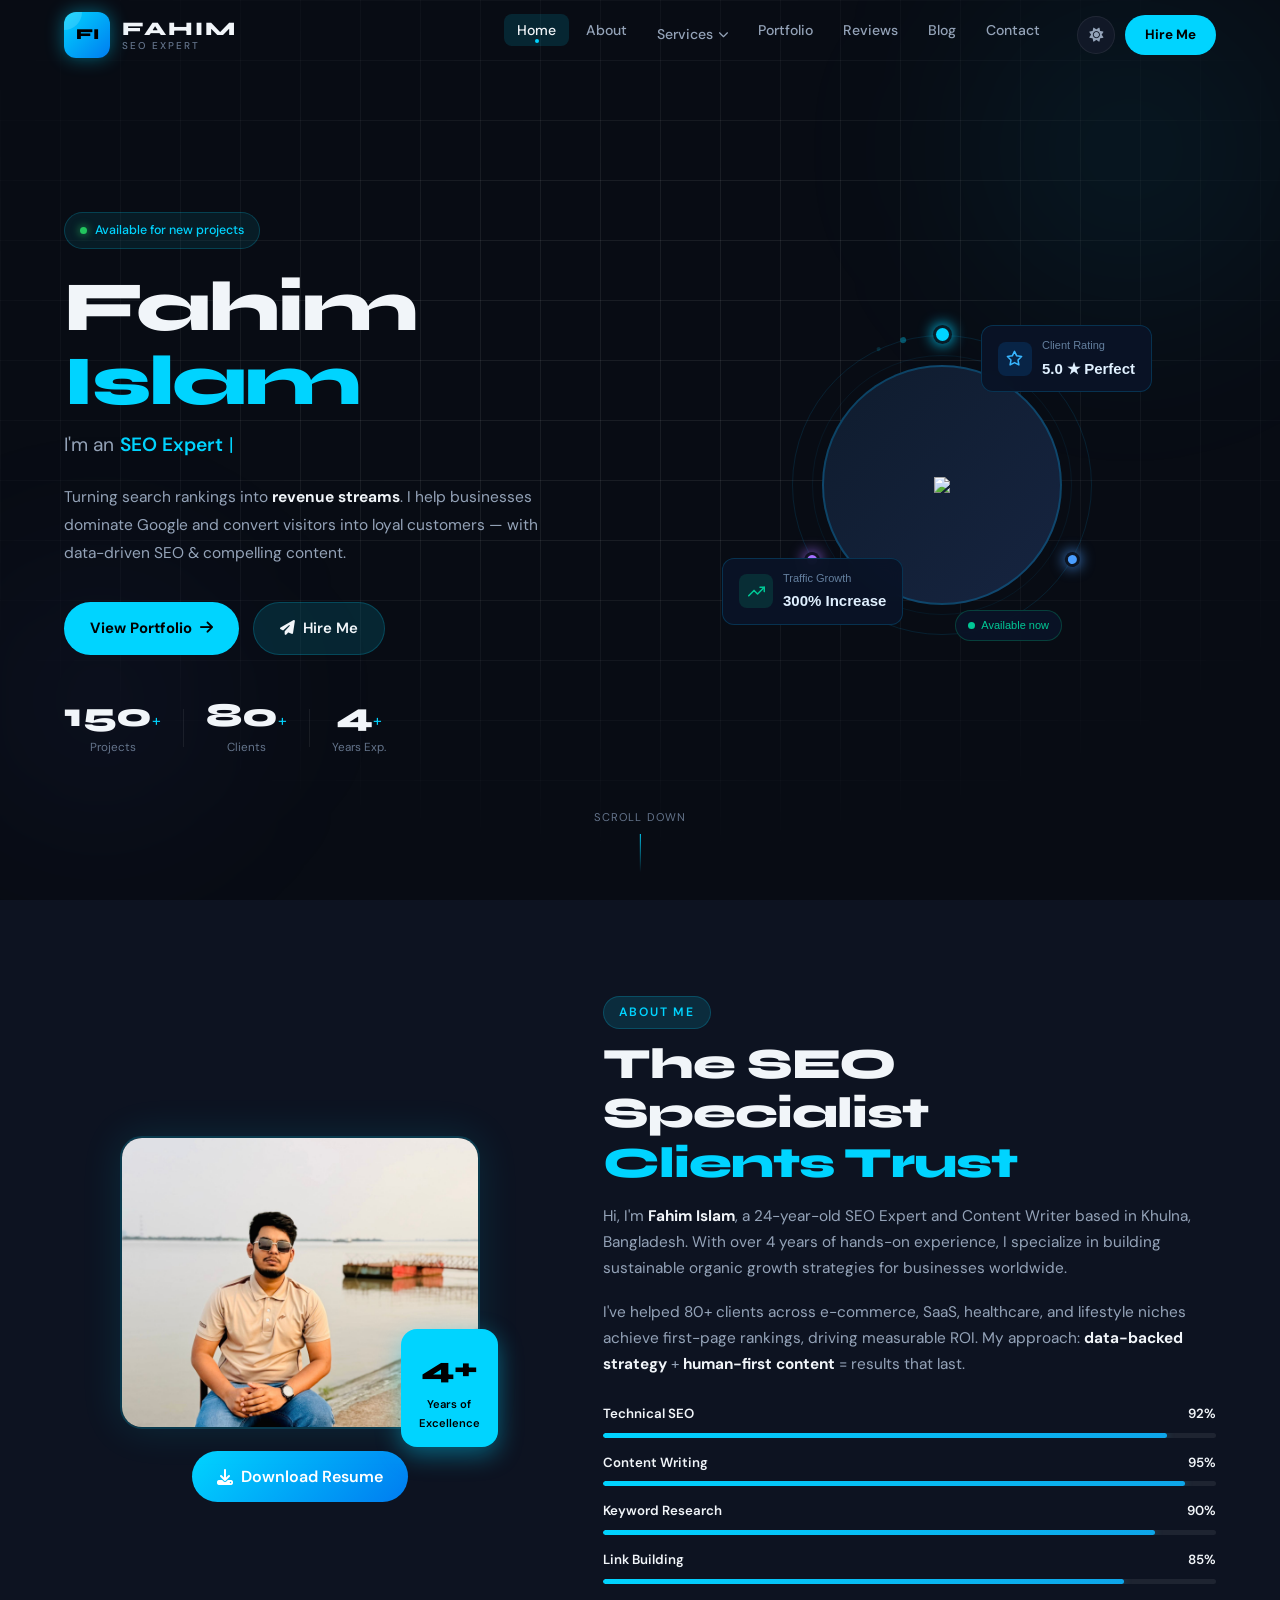
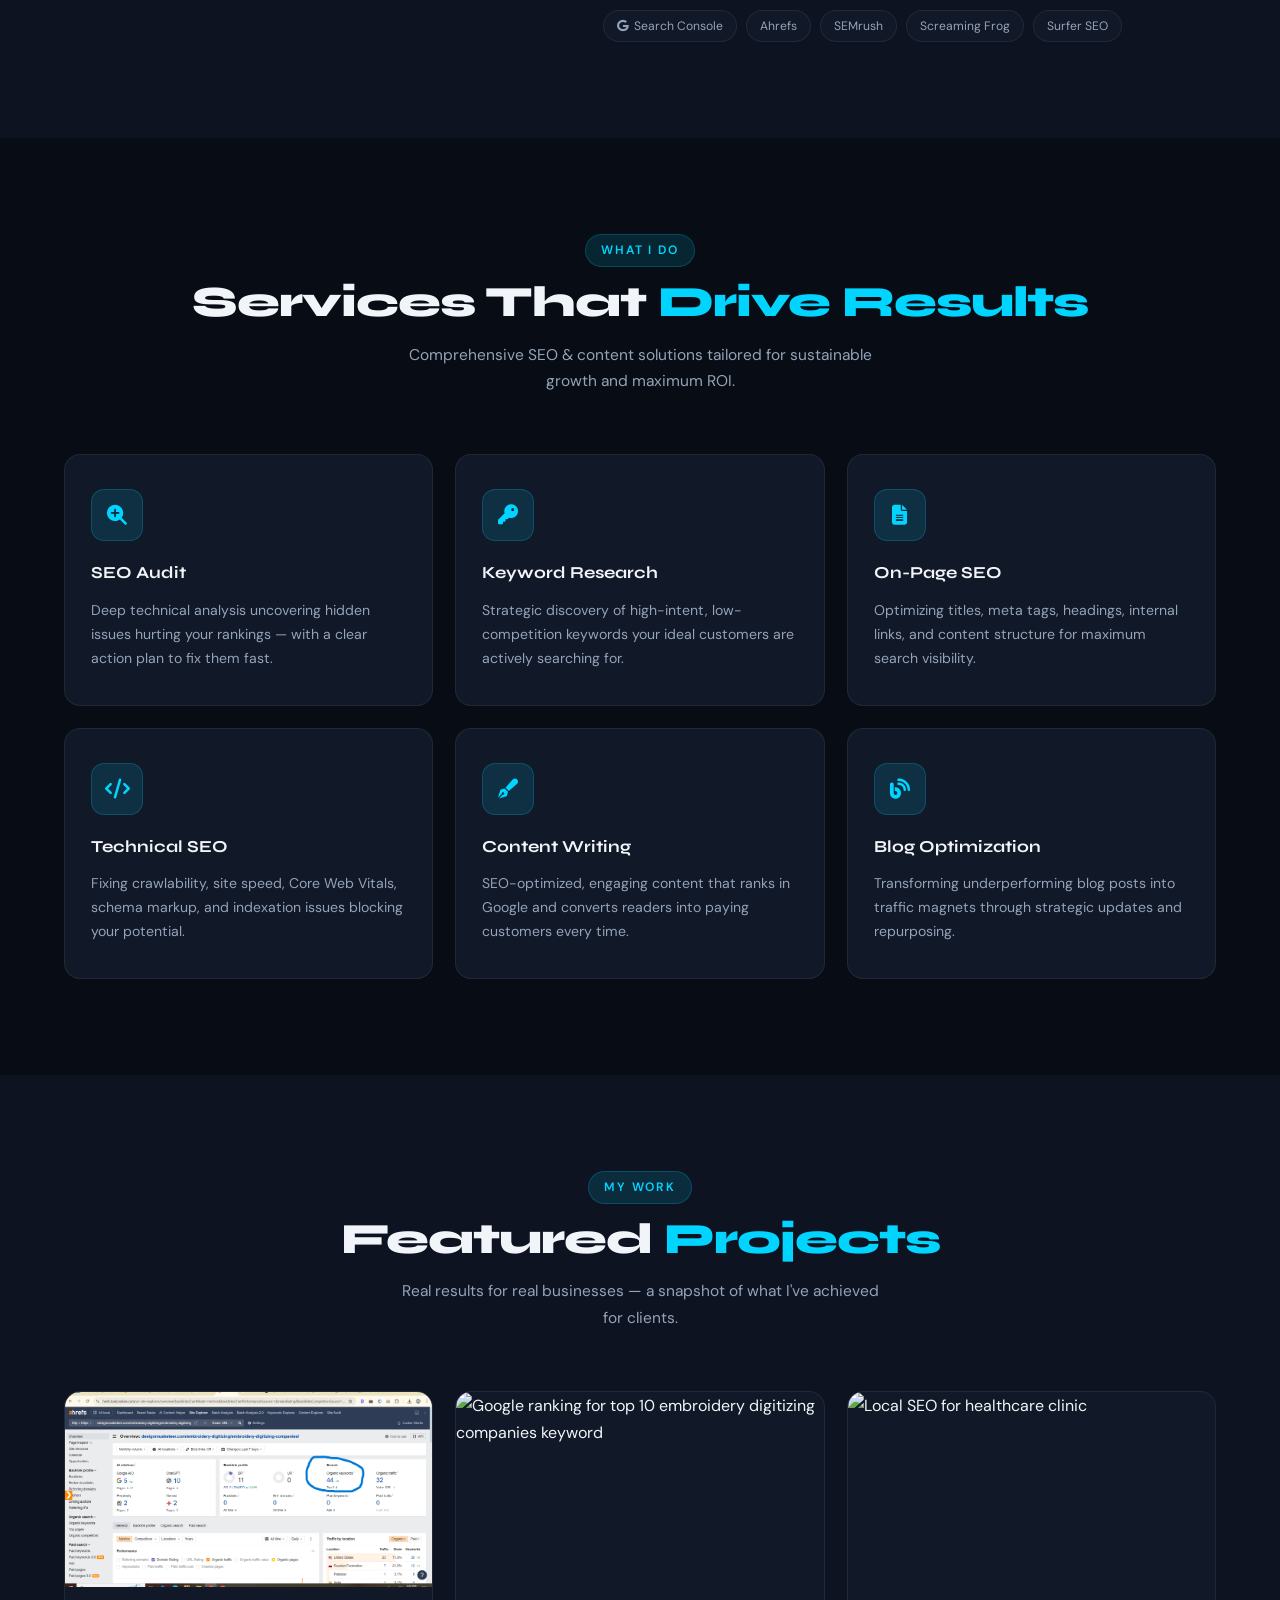
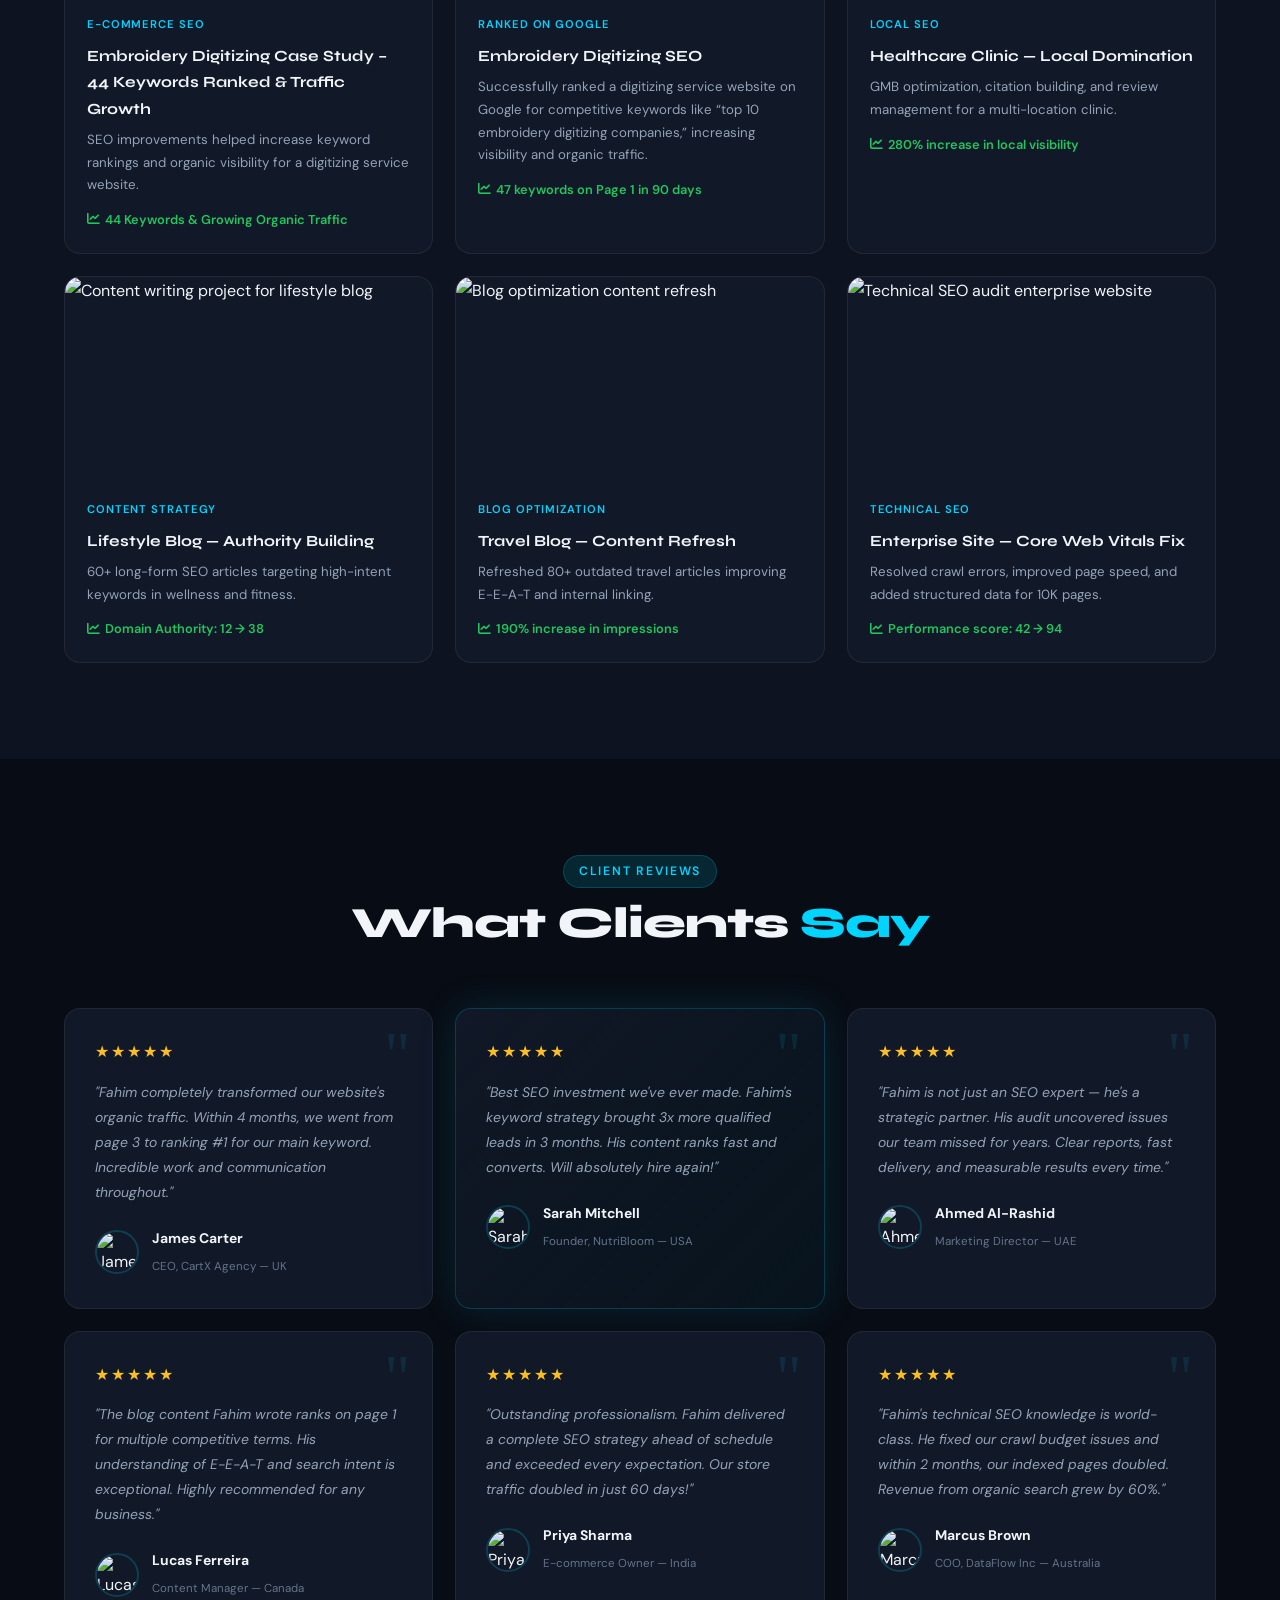
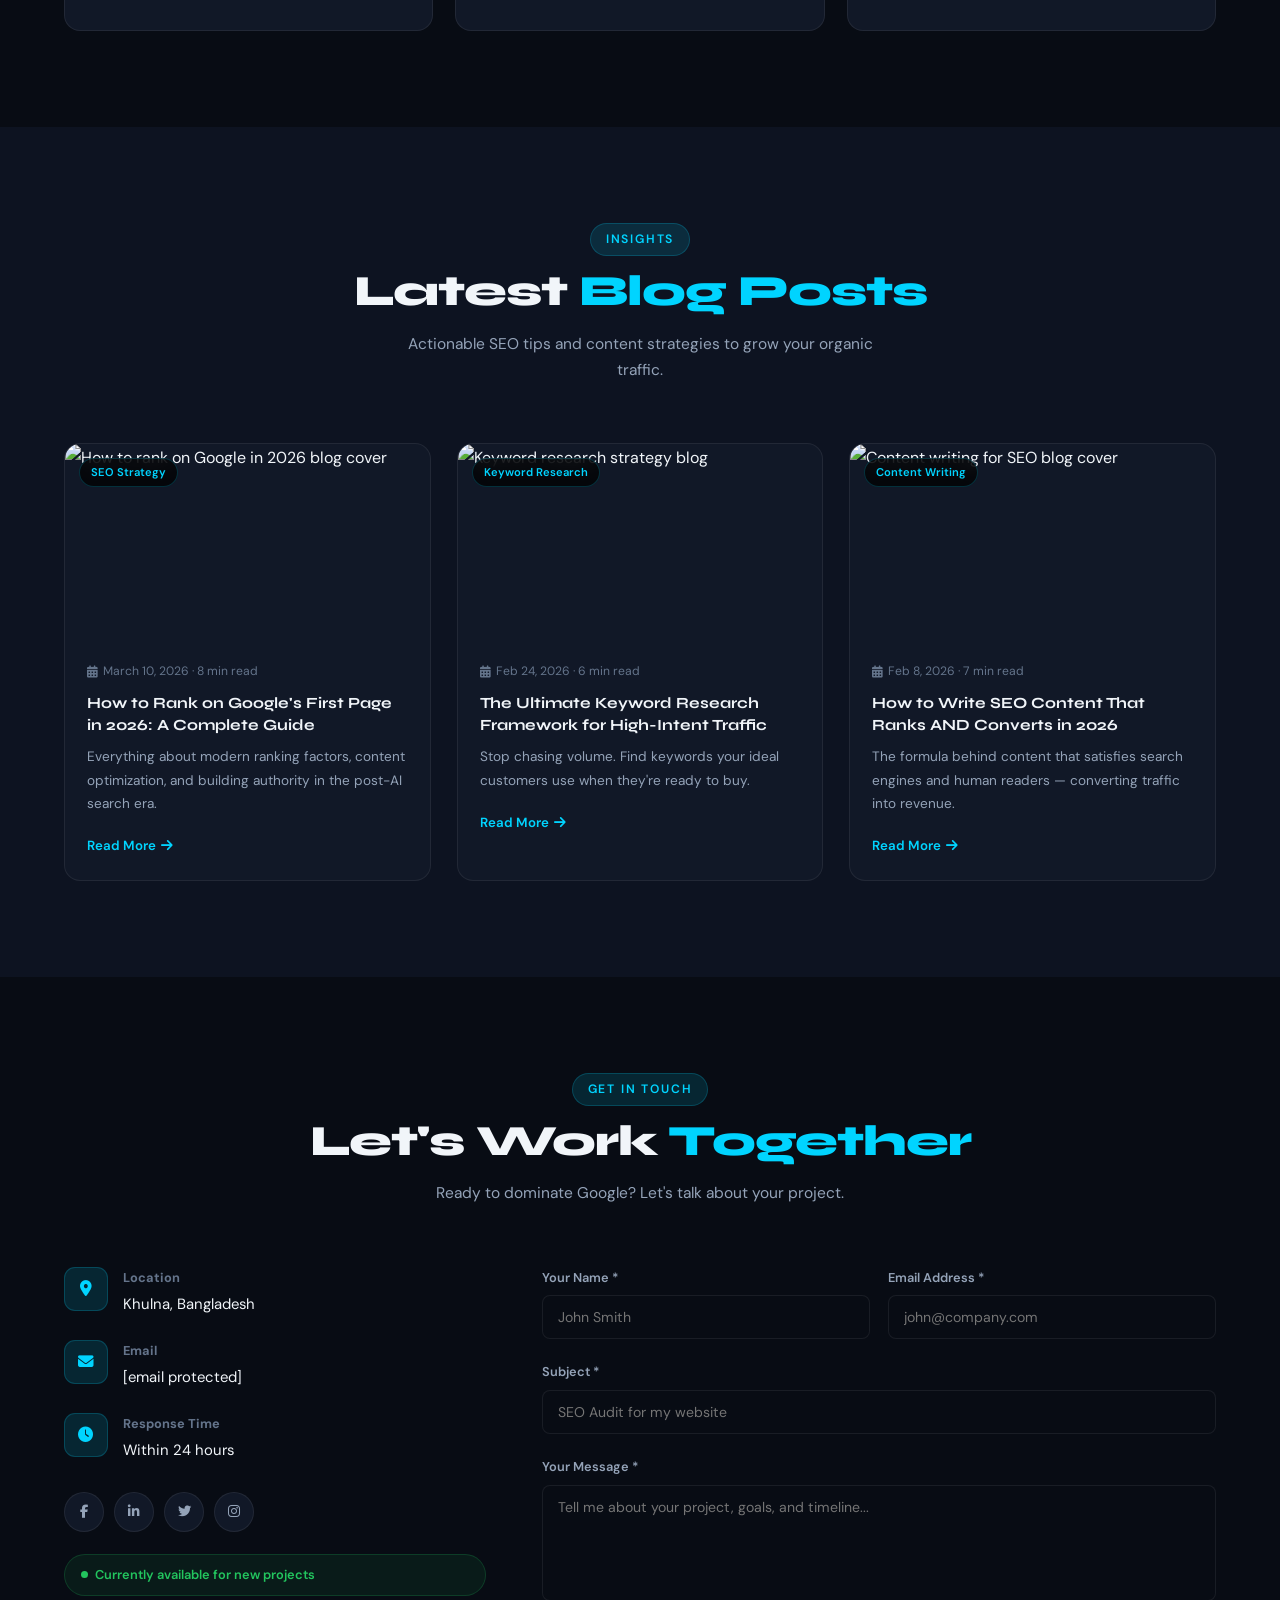
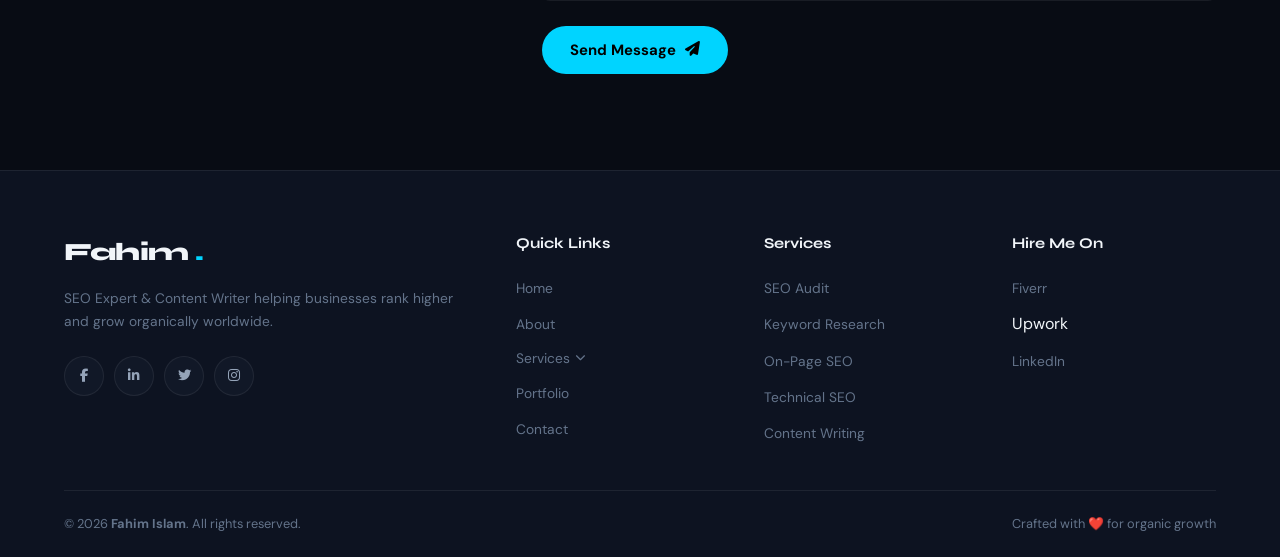
==== index.html @ c8888aed "Update index.html" ====
<!DOCTYPE html>
<html lang="en">
<head>
  <meta name="google-site-verification" content="8YjgM2MLPCrK8Hn7SFLuJ_CcFpWbkYkwNY6awWlaEVk" />
<meta charset="UTF-8"/>
<meta name="viewport" content="width=device-width,initial-scale=1.0"/>
<meta name="description" content="Fahim Islam is a professional SEO Expert & Content Writer helping businesses rank higher on Google and drive organic traffic."/>
<meta property="og:title" content="Fahim Islam | SEO Expert & Content Writer"/>
<meta property="og:description" content="Professional SEO Expert & Content Writer helping businesses grow organically."/>
<title>Fahim Islam | SEO Expert &amp; Content Writer</title>
<script type="application/ld+json">
{"@context":"https://schema.org","@type":"Person","name":"Fahim Islam","jobTitle":"SEO Expert & Content Writer","url":"https://fahimislam.com"}
</script>
<link rel="preconnect" href="https://fonts.googleapis.com"/>
<link href="https://fonts.googleapis.com/css2?family=Syne:wght@400;600;700;800&family=DM+Sans:ital,wght@0,300;0,400;0,500;0,600;1,400&display=swap" rel="stylesheet"/>
<link rel="stylesheet" href="https://cdnjs.cloudflare.com/ajax/libs/font-awesome/6.5.0/css/all.min.css"/>
<style>
:root{
  --bg:#080c14;--bg2:#0d1321;--card:#111827;--card2:#161f30;
  --ac:#00d4ff;--ac2:#0ea5e9;--glow:rgba(0,212,255,.13);--glow2:rgba(0,212,255,.28);
  --t1:#f1f5f9;--t2:#94a3b8;--t3:#64748b;
  --bd:rgba(255,255,255,.07);--bda:rgba(0,212,255,.2);
  --sh:0 4px 24px rgba(0,0,0,.4);--sg:0 0 40px rgba(0,212,255,.12);
  --r:16px;--r2:8px;--ff:'Syne',sans-serif;--fb:'DM Sans',sans-serif;
  --tr:all .35s cubic-bezier(.4,0,.2,1);--nh:70px;
}
body.light{
  --bg:#f8faff;--bg2:#eef2f9;--card:#fff;--card2:#f0f4ff;
  --ac:#0284c7;--ac2:#0369a1;--glow:rgba(2,132,199,.1);--glow2:rgba(2,132,199,.22);
  --t1:#0f172a;--t2:#475569;--t3:#94a3b8;
  --bd:rgba(0,0,0,.08);--bda:rgba(2,132,199,.25);
  --sh:0 4px 24px rgba(0,0,0,.08);--sg:0 0 40px rgba(2,132,199,.1);
}
*,*::before,*::after{box-sizing:border-box;margin:0;padding:0}
html{scroll-behavior:smooth}
body{font-family:var(--fb);background:var(--bg);color:var(--t1);line-height:1.7;overflow-x:hidden;transition:background .4s,color .4s}
::selection{background:var(--ac);color:#000}
img{max-width:100%;display:block}
a{text-decoration:none;color:inherit}
ul{list-style:none}
button{cursor:pointer;border:none;background:none;font-family:var(--fb)}
.ac{color:var(--ac)}
.wrap{max-width:1200px;margin:0 auto;padding:0 24px}
.sec{padding:96px 0}

/* SCROLL BAR */
#spb{position:fixed;top:0;left:0;height:3px;width:0;background:linear-gradient(90deg,var(--ac),var(--ac2));z-index:9999;box-shadow:0 0 8px var(--ac);transition:width .1s linear}

/* NAV */
nav{position:fixed;top:0;left:0;right:0;z-index:1000;height:var(--nh);transition:var(--tr)}
nav.sc{background:rgba(8,12,20,.93);backdrop-filter:blur(20px);border-bottom:1px solid var(--bd);box-shadow:0 4px 20px rgba(0,0,0,.3)}
body.light nav.sc{background:rgba(248,250,255,.93)}
.nc{max-width:1200px;margin:0 auto;padding:0 24px;height:100%;display:flex;align-items:center;gap:24px}
.logo{font-family:var(--ff);font-size:1.55rem;font-weight:800;letter-spacing:-.5px;display:flex;align-items:center;gap:6px;margin-right:auto}
.ld{width:8px;height:8px;border-radius:50%;background:var(--ac);box-shadow:0 0 10px var(--ac);animation:pulse 2s infinite}
@keyframes pulse{0%,100%{box-shadow:0 0 6px var(--ac)}50%{box-shadow:0 0 18px var(--ac)}}
.nl{display:flex;gap:4px}
.nl a{font-size:.88rem;font-weight:500;padding:7px 13px;border-radius:var(--r2);color:var(--t2);transition:var(--tr);position:relative}
.nl a:hover,.nl a.on{color:var(--t1);background:var(--glow)}
.nl a.on::after{content:'';position:absolute;bottom:3px;left:50%;transform:translateX(-50%);width:4px;height:4px;border-radius:50%;background:var(--ac)}
.na{display:flex;align-items:center;gap:10px}
.tt{width:38px;height:38px;border-radius:50%;background:var(--card);border:1px solid var(--bd);display:flex;align-items:center;justify-content:center;color:var(--t2);font-size:.88rem;transition:var(--tr)}
.tt:hover{color:var(--ac);border-color:var(--ac)}
.hn{padding:9px 20px;border-radius:50px;background:var(--ac);color:#000;font-weight:700;font-size:.84rem;transition:var(--tr);white-space:nowrap}
.hn:hover{transform:translateY(-2px);box-shadow:0 6px 20px var(--glow2)}
.hbg{display:none;flex-direction:column;gap:5px;width:34px;padding:3px}
.hbg span{display:block;height:2px;background:var(--t1);border-radius:2px;transition:var(--tr)}
.hbg.on span:nth-child(1){transform:translateY(7px) rotate(45deg)}
.hbg.on span:nth-child(2){opacity:0}
.hbg.on span:nth-child(3){transform:translateY(-7px) rotate(-45deg)}

/* ===== LOGO ===== */
.nav-logo{display:flex;align-items:center;gap:12px;margin-right:auto;text-decoration:none;flex-shrink:0}
.logo-icon-box{width:46px;height:46px;border-radius:12px;background:linear-gradient(135deg,#00d4ff 0%,#007cf0 100%);display:flex;align-items:center;justify-content:center;box-shadow:0 0 18px rgba(0,212,255,.45),0 4px 12px rgba(0,0,0,.4);flex-shrink:0;position:relative;overflow:hidden}
.logo-icon-box::before{content:'';position:absolute;top:-40%;left:-40%;width:80%;height:80%;background:rgba(255,255,255,.15);border-radius:50%;pointer-events:none}
.logo-icon-box span{font-family:var(--ff);font-size:.95rem;font-weight:800;color:#000;letter-spacing:-.5px;line-height:1;position:relative;z-index:1}
.logo-text-group{display:flex;flex-direction:column;gap:2px;line-height:1}
.logo-name{font-family:var(--ff);font-size:1.2rem;font-weight:800;color:var(--t1);letter-spacing:.1em;line-height:1;display:block}
.logo-role{font-family:var(--fb);font-size:.62rem;font-weight:500;color:var(--t3);letter-spacing:.2em;text-transform:uppercase;line-height:1;display:block}

/* HERO */
#home{min-height:100vh;display:flex;align-items:center;padding:var(--nh) 0 0;position:relative;overflow:hidden;background:var(--bg)}
.hgrid{position:absolute;inset:0;background-image:linear-gradient(var(--bd) 1px,transparent 1px),linear-gradient(90deg,var(--bd) 1px,transparent 1px);background-size:60px 60px;mask-image:radial-gradient(ellipse 80% 70% at 50% 40%,black 30%,transparent 80%)}
.orb{position:absolute;border-radius:50%;filter:blur(80px);pointer-events:none}
.o1{width:500px;height:500px;background:radial-gradient(circle,rgba(0,212,255,.08) 0%,transparent 70%);top:-100px;right:-100px}
.o2{width:400px;height:400px;background:radial-gradient(circle,rgba(99,102,241,.07) 0%,transparent 70%);bottom:0;left:-100px}
.hc{max-width:1200px;margin:0 auto;padding:80px 24px;display:grid;grid-template-columns:1fr 1fr;gap:56px;align-items:center;position:relative;z-index:1}
.badge{display:inline-flex;align-items:center;gap:8px;padding:7px 15px;border-radius:50px;background:rgba(0,212,255,.08);border:1px solid var(--bda);font-size:.78rem;color:var(--ac);margin-bottom:22px;font-weight:500}
.bd2{width:7px;height:7px;border-radius:50%;background:#22c55e;box-shadow:0 0 8px #22c55e;animation:blink 1.5s infinite}
@keyframes blink{0%,100%{opacity:1}50%{opacity:.3}}
.hn2{font-family:var(--ff);font-size:clamp(2.8rem,5.5vw,4.8rem);font-weight:800;line-height:1.05;letter-spacing:-2px;margin-bottom:10px}
.htw{font-size:clamp(.95rem,1.8vw,1.2rem);color:var(--t2);margin-bottom:22px;display:flex;align-items:center;gap:6px;flex-wrap:wrap}
.hty{color:var(--ac);font-weight:600}
.cur{color:var(--ac);animation:blink .8s infinite}
.htag{font-size:.97rem;color:var(--t2);max-width:480px;margin-bottom:34px;line-height:1.8}
.htag strong{color:var(--t1)}
.hcta{display:flex;gap:14px;flex-wrap:wrap;margin-bottom:44px}
.bp{display:inline-flex;align-items:center;gap:8px;padding:13px 26px;border-radius:50px;background:var(--ac);color:#000;font-weight:700;font-size:.93rem;transition:var(--tr)}
.bp:hover{transform:translateY(-3px);box-shadow:0 10px 30px var(--glow2)}
.bp i{transition:transform .3s}
.bp:hover i{transform:translateX(4px)}
.bs{display:inline-flex;align-items:center;gap:8px;padding:13px 26px;border-radius:50px;border:1px solid var(--bda);color:var(--t1);font-weight:600;font-size:.93rem;background:var(--glow);transition:var(--tr)}
.bs:hover{background:rgba(0,212,255,.1);border-color:var(--ac);transform:translateY(-3px)}
.hst{display:flex;gap:22px;align-items:center}
.st{text-align:center}
.sn{font-family:var(--ff);font-size:2.1rem;font-weight:800;color:var(--t1);line-height:1}
.sl{font-size:.73rem;color:var(--t3);display:block;margin-top:4px}
.sdiv{width:1px;height:38px;background:var(--bd)}
.hiw{position:relative;display:flex;justify-content:center;align-items:center}
.hir{position:absolute;width:400px;height:400px;border-radius:50%;border:1px solid var(--bda);animation:rot 20s linear infinite}
.hir::before{content:'';position:absolute;top:-4px;left:50%;width:8px;height:8px;border-radius:50%;background:var(--ac);box-shadow:0 0 12px var(--ac)}
@keyframes rot{to{transform:rotate(360deg)}}
.hic{width:340px;height:420px;border-radius:50% 50% 50% 50%/60% 60% 40% 40%;overflow:hidden;border:3px solid var(--bda);box-shadow:var(--sg);position:relative;z-index:1}
.hic img{width:100%;height:100%;object-fit:cover;object-position:center top}
.hcard{position:absolute;z-index:2;background:rgba(13,19,33,.88);border:1px solid var(--bda);backdrop-filter:blur(16px);border-radius:var(--r);padding:11px 16px;display:flex;align-items:center;gap:11px;box-shadow:var(--sh)}
body.light .hcard{background:rgba(255,255,255,.92)}
.hcard i{font-size:1.2rem;color:var(--ac)}
.hcard strong{display:block;font-size:.9rem;font-weight:700}
.hcard span{font-size:.7rem;color:var(--t3)}
.c1{bottom:55px;left:-15px;animation:fl 4s ease-in-out infinite}
.c2{top:75px;right:-15px;animation:fl 4s ease-in-out infinite 2s}
@keyframes fl{0%,100%{transform:translateY(0)}50%{transform:translateY(-10px)}}
.shi{position:absolute;bottom:28px;left:50%;transform:translateX(-50%);display:flex;flex-direction:column;align-items:center;gap:7px;font-size:.7rem;color:var(--t3);letter-spacing:.1em;text-transform:uppercase}
.shl{width:1px;height:38px;background:linear-gradient(to bottom,var(--ac),transparent);animation:scl 2s ease infinite}
@keyframes scl{0%{opacity:1;transform:scaleY(0);transform-origin:top}50%{opacity:1;transform:scaleY(1)}100%{opacity:0;transform:scaleY(1);transform-origin:bottom}}

/* SECTION HEADER */
.sh{text-align:center;margin-bottom:60px}
.slb{display:inline-block;font-size:.76rem;font-weight:600;text-transform:uppercase;letter-spacing:.15em;color:var(--ac);margin-bottom:11px;padding:5px 15px;border-radius:50px;background:var(--glow);border:1px solid var(--bda)}
.st2{font-family:var(--ff);font-size:clamp(1.7rem,3.8vw,2.7rem);font-weight:800;letter-spacing:-1px;line-height:1.15;margin-bottom:14px}
.ss{color:var(--t2);max-width:500px;margin:0 auto;font-size:.97rem}

/* ABOUT */
#about{background:var(--bg2)}
.ag{display:grid;grid-template-columns:1fr 1.3fr;gap:68px;align-items:center}
.aic{display:flex;flex-direction:column;align-items:center;gap:22px}
.aiw{position:relative;width:100%;max-width:360px}
.aiw img{width:100%;border-radius:22px;border:2px solid var(--bda);box-shadow:var(--sg);object-fit:cover}
.expb{position:absolute;bottom:-18px;right:-18px;background:var(--ac);color:#000;border-radius:var(--r);padding:14px 18px;text-align:center;box-shadow:0 8px 24px rgba(0,212,255,.4)}
.en{font-family:var(--ff);font-size:1.9rem;font-weight:800;display:block}
.el{font-size:.7rem;font-weight:600;display:block}
.bres{display:inline-flex;align-items:center;gap:9px;padding:11px 24px;border-radius:50px;border:1px solid var(--bda);color:var(--t1);background:var(--glow);font-weight:600;transition:var(--tr);margin-top:22px}
.bres:hover{background:var(--ac);color:#000;border-color:var(--ac)}
.at{color:var(--t2);margin-bottom:18px;font-size:.96rem}
.at strong{color:var(--t1)}
.skg{margin:26px 0;display:flex;flex-direction:column;gap:14px}
.ski .skh{display:flex;justify-content:space-between;font-size:.83rem;font-weight:600;margin-bottom:7px;color:var(--t1)}
.skb{height:5px;background:var(--bd);border-radius:10px;overflow:hidden}
.skf{height:100%;width:0;border-radius:10px;background:linear-gradient(90deg,var(--ac),var(--ac2));transition:width 1.2s cubic-bezier(.4,0,.2,1);box-shadow:0 0 8px var(--glow2)}
.tools{display:flex;gap:9px;flex-wrap:wrap;margin-top:6px}
.tg{padding:5px 13px;border-radius:50px;background:var(--card);border:1px solid var(--bd);font-size:.76rem;color:var(--t2);display:flex;align-items:center;gap:5px;transition:var(--tr)}
.tg:hover{border-color:var(--ac);color:var(--ac)}

/* SERVICES */
#services{background:var(--bg)}
.svg2{display:grid;grid-template-columns:repeat(3,1fr);gap:22px}
.svc{background:var(--card);border:1px solid var(--bd);border-radius:var(--r);padding:34px 26px;transition:var(--tr);position:relative;overflow:hidden}
.svc::before{content:'';position:absolute;top:0;left:0;right:0;height:2px;background:linear-gradient(90deg,var(--ac),transparent);transform:scaleX(0);transform-origin:left;transition:transform .4s}
.svc:hover{background:var(--card2);border-color:var(--bda);transform:translateY(-6px);box-shadow:var(--sg)}
.svc:hover::before{transform:scaleX(1)}
.si{width:52px;height:52px;border-radius:13px;background:var(--glow);border:1px solid var(--bda);display:flex;align-items:center;justify-content:center;font-size:1.25rem;color:var(--ac);margin-bottom:18px;transition:var(--tr)}
.svc:hover .si{background:var(--ac);color:#000}
.svc h3{font-family:var(--ff);font-size:1.05rem;font-weight:700;margin-bottom:11px}
.svc p{color:var(--t2);font-size:.88rem;line-height:1.7}
.sar{position:absolute;bottom:18px;right:22px;color:var(--ac);font-size:.83rem;opacity:0;transform:translateX(-8px);transition:var(--tr)}
.svc:hover .sar{opacity:1;transform:translateX(0)}

/* PORTFOLIO */
#portfolio{background:var(--bg2)}
.pg{display:grid;grid-template-columns:repeat(3,1fr);gap:22px}
.pc{background:var(--card);border-radius:var(--r);border:1px solid var(--bd);overflow:hidden;transition:var(--tr)}
.pc:hover{transform:translateY(-7px);box-shadow:var(--sg);border-color:var(--bda)}
.pi{height:195px;overflow:hidden;position:relative}
.pi img{width:100%;height:100%;object-fit:cover;transition:transform .6s ease;cursor:zoom-in}
.pc:hover .pi img{transform:scale(1.07)}
.po{position:absolute;inset:0;background:rgba(0,212,255,.12);display:flex;align-items:center;justify-content:center;opacity:0;transition:var(--tr)}
.pc:hover .po{opacity:1}
.plink{width:46px;height:46px;border-radius:50%;background:var(--ac);color:#000;display:flex;align-items:center;justify-content:center;transform:scale(.5);transition:transform .3s ease .1s;border:none;cursor:pointer;font-size:.9rem}
.pc:hover .plink{transform:scale(1)}
.pinfo{padding:22px}
.ptag{display:inline-block;font-size:.7rem;font-weight:600;text-transform:uppercase;letter-spacing:.08em;color:var(--ac);margin-bottom:9px}
.pinfo h3{font-family:var(--ff);font-size:.97rem;font-weight:700;margin-bottom:7px}
.pinfo p{color:var(--t2);font-size:.83rem;margin-bottom:12px}
.pr{font-size:.8rem;color:#22c55e;font-weight:600;display:flex;align-items:center;gap:5px}

/* TESTIMONIALS */
#testimonials{background:var(--bg)}
.tg2{display:grid;grid-template-columns:repeat(3,1fr);gap:22px}
.tc{background:var(--card);border-radius:var(--r);border:1px solid var(--bd);padding:30px;transition:var(--tr);position:relative}
.tc::before{content:'"';position:absolute;top:14px;right:22px;font-size:4rem;color:var(--ac);opacity:.1;font-family:Georgia,serif;line-height:1}
.tc.ft{border-color:var(--bda);background:linear-gradient(135deg,var(--card),rgba(0,212,255,.04));box-shadow:var(--sg)}
.tc:hover{transform:translateY(-5px);border-color:var(--bda)}
.ts{color:#fbbf24;font-size:.97rem;margin-bottom:14px;letter-spacing:2px}
.tc p{color:var(--t2);font-size:.87rem;line-height:1.8;margin-bottom:22px;font-style:italic}
.ta{display:flex;align-items:center;gap:13px}
.ta img{width:44px;height:44px;border-radius:50%;border:2px solid var(--bda);object-fit:cover}
.ta strong{display:block;font-size:.87rem;font-weight:700}
.ta span{font-size:.72rem;color:var(--t3)}

/* BLOG */
#blog{background:var(--bg2)}
.bg2{display:grid;grid-template-columns:repeat(3,1fr);gap:26px}
.bc{background:var(--card);border-radius:var(--r);border:1px solid var(--bd);overflow:hidden;transition:var(--tr)}
.bc:hover{transform:translateY(-6px);box-shadow:var(--sg);border-color:var(--bda)}
.bi{height:195px;overflow:hidden;position:relative}
.bi img{width:100%;height:100%;object-fit:cover;transition:transform .6s}
.bc:hover .bi img{transform:scale(1.06)}
.btg{position:absolute;top:14px;left:14px;padding:4px 11px;border-radius:50px;background:rgba(0,0,0,.72);backdrop-filter:blur(8px);color:var(--ac);font-size:.7rem;font-weight:600;border:1px solid var(--bda)}
.bct{padding:22px}
.bm{font-size:.76rem;color:var(--t3);margin-bottom:11px;display:flex;align-items:center;gap:5px}
.bct h3{font-family:var(--ff);font-size:.97rem;font-weight:700;margin-bottom:9px;line-height:1.4}
.bct p{color:var(--t2);font-size:.85rem;margin-bottom:16px}
.brm{display:inline-flex;align-items:center;gap:5px;color:var(--ac);font-size:.83rem;font-weight:600;transition:var(--tr)}
.brm:hover{gap:9px}
.brm i{transition:transform .3s}
.brm:hover i{transform:translateX(4px)}

/* CONTACT */
#contact{background:var(--bg)}
.cg{display:grid;grid-template-columns:1fr 1.6fr;gap:56px;align-items:start}
.ci{display:flex;flex-direction:column;gap:22px}
.cii{display:flex;align-items:flex-start;gap:15px}
.cion{width:44px;height:44px;border-radius:11px;flex-shrink:0;background:var(--glow);border:1px solid var(--bda);display:flex;align-items:center;justify-content:center;color:var(--ac);font-size:.97rem}
.cii strong{display:block;font-size:.8rem;color:var(--t3);margin-bottom:2px}
.cii span{color:var(--t1);font-size:.93rem}
.sl2{display:flex;gap:10px;flex-wrap:wrap;margin-top:6px}
.sli{width:40px;height:40px;border-radius:50%;background:var(--card);border:1px solid var(--bd);display:flex;align-items:center;justify-content:center;font-size:.83rem;color:var(--t2);transition:var(--tr)}
.sli:hover{background:var(--ac);color:#000;border-color:var(--ac);transform:translateY(-3px)}
.avb{display:inline-flex;align-items:center;gap:7px;padding:9px 16px;border-radius:50px;background:rgba(34,197,94,.08);border:1px solid rgba(34,197,94,.2);color:#22c55e;font-size:.8rem;font-weight:600}
.avd{width:7px;height:7px;border-radius:50%;background:#22c55e;animation:blink 1.5s infinite}
form.cf{background:var(--card);border-radius:var(--r);border:1px solid var(--bd);padding:36px;display:flex;flex-direction:column;gap:18px}
.fr{display:grid;grid-template-columns:1fr 1fr;gap:18px}
.fg{display:flex;flex-direction:column;gap:7px}
.fg label{font-size:.8rem;font-weight:600;color:var(--t2)}
.fg input,.fg textarea{padding:12px 15px;border-radius:var(--r2);background:var(--bg);border:1px solid var(--bd);color:var(--t1);font-family:var(--fb);font-size:.88rem;transition:var(--tr);resize:none}
.fg input:focus,.fg textarea:focus{outline:none;border-color:var(--ac);box-shadow:0 0 0 3px rgba(0,212,255,.1)}
.fe{font-size:.76rem;color:#f87171;min-height:15px}
.bsub{display:flex;align-items:center;justify-content:center;gap:9px;padding:14px 28px;border-radius:50px;background:var(--ac);color:#000;font-weight:700;font-size:.93rem;transition:var(--tr);margin-top:3px}
.bsub:hover{transform:translateY(-3px);box-shadow:0 10px 28px var(--glow2)}
.fok{display:none;padding:13px 18px;border-radius:var(--r2);background:rgba(34,197,94,.1);border:1px solid rgba(34,197,94,.3);color:#22c55e;font-size:.88rem;align-items:center;gap:9px}
.fok.show{display:flex}

/* FOOTER */
footer{background:var(--bg2);border-top:1px solid var(--bd);padding:60px 0 0}
.fg2{display:grid;grid-template-columns:2fr 1fr 1fr 1fr;gap:44px;margin-bottom:44px}
.fb2 p{color:var(--t3);font-size:.86rem;margin:14px 0 22px;line-height:1.7}
.fl h4{font-family:var(--ff);font-size:.93rem;font-weight:700;margin-bottom:18px}
.fl ul{display:flex;flex-direction:column;gap:9px}
.fl a{color:var(--t3);font-size:.86rem;transition:var(--tr)}
.fl a:hover{color:var(--ac);padding-left:5px}
.fbot{border-top:1px solid var(--bd);padding:22px 0;display:flex;justify-content:space-between;align-items:center;font-size:.8rem;color:var(--t3)}

/* NAV DROPDOWN */
.nav-dropdown-wrap{position:relative}
.nav-has-drop{display:flex;align-items:center;gap:5px}
.nav-caret{font-size:.65rem;transition:transform .3s}
.nav-dropdown-wrap:hover .nav-caret{transform:rotate(180deg)}
.nav-dropdown{position:absolute;top:calc(100% + 8px);left:0;min-width:180px;background:var(--card);border:1px solid var(--bda);border-radius:var(--r2);padding:6px;opacity:0;visibility:hidden;transform:translateY(-8px);transition:var(--tr);z-index:999;box-shadow:var(--sh)}
.nav-dropdown-wrap:hover .nav-dropdown{opacity:1;visibility:visible;transform:translateY(0)}
.nav-dropdown li a{display:flex;align-items:center;gap:9px;padding:9px 13px;border-radius:6px;font-size:.86rem;color:var(--t2);transition:var(--tr);white-space:nowrap}
.nav-dropdown li a:hover{color:var(--ac);background:var(--glow)}
.nav-dropdown li a i{font-size:.78rem;color:var(--ac);width:14px}

/* AOS */
[data-a]{opacity:0;transform:translateY(28px);transition:opacity .7s ease,transform .7s ease}
[data-a].in{opacity:1;transform:translateY(0)}
[data-d="1"]{transition-delay:.09s}
[data-d="2"]{transition-delay:.18s}

/* RESPONSIVE */
@media(max-width:1024px){
  .svg2,.pg,.tg2,.fg2{grid-template-columns:repeat(2,1fr)}
  .bg2{grid-template-columns:repeat(2,1fr)}
}
@media(max-width:900px){
  .hc{grid-template-columns:1fr;text-align:center;gap:44px}
  .hiw{order:-1}
  .htag{margin:0 auto 32px}
  .hcta,.hst{justify-content:center}
  .ag{grid-template-columns:1fr;gap:44px}
  .aic{max-width:380px;margin:0 auto}
  .cg{grid-template-columns:1fr}
  .hic{width:270px;height:330px}
  .hir{width:320px;height:320px}
  .c1{left:0}.c2{right:0}
}
@media(max-width:768px){
  .nl{position:fixed;top:var(--nh);left:0;right:0;background:var(--bg2);border-bottom:1px solid var(--bd);flex-direction:column;padding:18px;transform:translateY(-100%);opacity:0;transition:var(--tr);pointer-events:none}
  .nl.op{transform:translateY(0);opacity:1;pointer-events:all}
  .hbg{display:flex}
  .hn{display:none}
  .svg2,.pg,.tg2,.bg2{grid-template-columns:1fr}
  .fg2{grid-template-columns:1fr}
  .fr{grid-template-columns:1fr}
  .fbot{flex-direction:column;gap:7px;text-align:center}
  form.cf{padding:24px 18px}
  .nav-dropdown{position:static;opacity:1;visibility:visible;transform:none;box-shadow:none;border:none;background:rgba(0,212,255,.04);margin-top:4px;padding:4px 0 4px 12px}
  .sec{padding:70px 0}
}
@media(max-width:480px){
  .hic{width:220px;height:270px}
  .hir{width:265px;height:265px}
  .c1{bottom:28px;left:-8px}.c2{top:46px;right:-8px}
  .hcard{padding:8px 12px}
}






  @import url('https://fonts.googleapis.com/css2?family=Inter:wght@400;500;600;700&display=swap');
  *{box-sizing:border-box;margin:0;padding:0;}
  .scene{
    display:flex;align-items:center;justify-content:center;
    padding:60px 20px;
    /* background:#080c14; */
    border-radius:20px;
    min-height:420px;
    position:relative;
    overflow:hidden;
    font-family:'Inter',sans-serif;
  }
  .bg-grid{
    position:absolute;inset:0;
    background-image:
      linear-gradient(rgba(0,180,255,0.04) 1px,transparent 1px),
      linear-gradient(90deg,rgba(0,180,255,0.04) 1px,transparent 1px);
    background-size:40px 40px;
    pointer-events:none;
  }
  .bg-glow{
    position:absolute;
    width:500px;height:500px;
    border-radius:50%;
    background:radial-gradient(circle,rgba(0,140,255,0.07) 0%,transparent 70%);
    top:50%;left:50%;
    transform:translate(-50%,-50%);
    pointer-events:none;
  }
  .orbit-wrap{position:relative;width:300px;height:300px;}
  .ring{position:absolute;border-radius:50%;border:1px solid rgba(0,180,255,0.12);}
  .ring1{inset:0;}
  .ring2{inset:20px;border-color:rgba(0,180,255,0.07);}
  .spinner{position:absolute;inset:0;border-radius:50%;}
  @keyframes orbitSpin{
    from{transform:rotate(0deg);}
    to{transform:rotate(360deg);}
  }
  @keyframes pulseDot{
    0%,100%{opacity:1;transform:scale(1);}
    50%{opacity:0.6;transform:scale(0.75);}
  }
  @keyframes floatCard{
    0%,100%{transform:translateY(0px);}
    50%{transform:translateY(-6px);}
  }
  @keyframes fadeIn{
    from{opacity:0;transform:scale(0.92);}
    to{opacity:1;transform:scale(1);}
  }
  .avatar{
    position:absolute;inset:30px;border-radius:50%;
    background:linear-gradient(135deg,#0f1c2e,#162440);
    border:2px solid rgba(0,180,255,0.25);
    display:flex;align-items:center;justify-content:center;
    animation:fadeIn 0.6s ease both;overflow:hidden;
  }
  .avatar-inner{
    font-size:38px;font-weight:700;color:#1e90e8;
    text-shadow:0 0 30px rgba(0,160,255,0.3);
    letter-spacing:-1px;
  }
  .stat-badge{
    position:absolute;
    background:rgba(10,20,38,0.95);
    border:1px solid rgba(0,180,255,0.2);
    border-radius:12px;padding:10px 16px;
    display:flex;align-items:center;gap:10px;
    backdrop-filter:blur(8px);white-space:nowrap;z-index:10;
  }
  .badge-top-right{top:-10px;right:-60px;animation:floatCard 6s ease-in-out infinite;}
  .badge-bottom-left{bottom:10px;left:-70px;animation:floatCard 6s ease-in-out infinite;animation-delay:3s;}
  .badge-icon{
    width:34px;height:34px;border-radius:8px;
    display:flex;align-items:center;justify-content:center;font-size:17px;flex-shrink:0;
  }
  .badge-icon.blue{background:rgba(0,140,255,0.15);color:#38b6ff;}
  .badge-icon.teal{background:rgba(0,200,150,0.15);color:#00c896;}
  .badge-label{font-size:11px;color:rgba(160,200,240,0.6);margin-bottom:1px;}
  .badge-value{font-size:15px;font-weight:600;color:#e0f0ff;}
  .online-pill{
    position:absolute;bottom:-6px;right:30px;
    background:rgba(10,20,38,0.95);
    border:1px solid rgba(0,200,130,0.25);
    border-radius:20px;padding:5px 12px;
    display:flex;align-items:center;gap:6px;
    font-size:11px;color:#00c896;font-weight:500;z-index:10;
  }
  .pulse-dot{
    width:7px;height:7px;border-radius:50%;background:#00c896;
    animation:pulseDot 1.8s ease-in-out infinite;
  }
  
</style>


  <meta property="fb:app_id" content="966242223397117" />
    <meta property="og:url" content="https://fahim-islam.vercel.app/" 
/>
    <meta property="og:type" content="website" />
    <meta property="og:title" content="Fahim Islam| Content writer & SEO expert" />
    <meta property="og:description" content=" Content writer & SEO expert" />
    <meta property="og:image" content="https://fahim-islam.vercel.app/fahim-hero.jpg" />
    <meta property="og:image:width" content="1200" />
    <meta property="og:image:height" content="630" />
    <meta property="og:image:alt" content="Fahim Islam" />

    <link rel="canonical" href="https://fahim-islam.vercel.app/" />


</head>
<body>

<div id="spb"></div>

<nav id="nav">
  <div class="nc">
  <a href="#" class="nav-logo">
  <div class="logo-icon-box">
    <span>FI</span>
  </div>
  <div class="logo-text-group">
    <span class="logo-name">FAHIM</span>
    <span class="logo-role">SEO Expert</span>
  </div>
</a>
    <ul class="nl" id="nl">
      <li><a href="#home" class="on">Home</a></li>
      <li><a href="#about">About</a></li>
      <li class="nav-dropdown-wrap"><a href="#services" class="nav-has-drop">Services <i class="fas fa-chevron-down nav-caret"></i></a><ul class="nav-dropdown"><li><a href="seo-service.html"><i class="fas fa-search"></i> SEO Service</a></li></ul></li>
      <li><a href="#portfolio">Portfolio</a></li>
      <li><a href="#testimonials">Reviews</a></li>
      <li><a href="#blog">Blog</a></li>
      <li><a href="#contact">Contact</a></li>
    </ul>
    <div class="na">
      <button class="tt" id="tt" aria-label="Toggle theme"><i class="fas fa-sun" id="ti"></i></button>
      <a href="#contact" class="hn">Hire Me</a>
      <button class="hbg" id="hbg" aria-label="Menu"><span></span><span></span><span></span></button>
    </div>
  </div>
</nav>

<!-- HERO -->
<section id="home">
  <div class="hgrid"></div>
  <div class="orb o1"></div>
  <div class="orb o2"></div>
  <div class="hc">
    <div data-a>
      <div class="badge"><span class="bd2"></span>Available for new projects</div>
      <h1 class="hn2">Fahim <span class="ac">Islam</span></h1>
      <div class="htw">
        <span>I'm an </span><span class="hty" id="hty"></span><span class="cur">|</span>
      </div>
      <p class="htag">Turning search rankings into <strong>revenue streams</strong>. I help businesses dominate Google and convert visitors into loyal customers — with data-driven SEO &amp; compelling content.</p>
      <div class="hcta">
        <a href="#portfolio" class="bp"><span>View Portfolio</span><i class="fas fa-arrow-right"></i></a>
        <a href="#contact" class="bs"><i class="fas fa-paper-plane"></i><span>Hire Me</span></a>
      </div>
      <div class="hst">
        <div class="st"><span class="sn" data-t="150">0</span><span class="ac">+</span><span class="sl">Projects</span></div>
        <div class="sdiv"></div>
        <div class="st"><span class="sn" data-t="80">0</span><span class="ac">+</span><span class="sl">Clients</span></div>
        <div class="sdiv"></div>
        <div class="st"><span class="sn" data-t="4">0</span><span class="ac">+</span><span class="sl">Years Exp.</span></div>
      </div>
    </div>
    <!-- <div class="hiw" data-a data-d="1">
      <div class="hir"></div>
      <div class="hic">
        <img src="[data-uri]" alt="Fahim Islam SEO Expert and Content Writer"/>
      </div>
      <div class="hcard c1"><i class="fas fa-chart-line"></i><div><strong>300%</strong><span>Traffic Growth</span></div></div>
      <div class="hcard c2"><i class="fas fa-star"></i><div><strong>5.0 ★</strong><span>Client Rating</span></div></div>
    </div> -->
    <div class="scene">
 
  <div class="orbit-wrap">
    <div class="ring ring1"></div>
    <div class="ring ring2"></div>
    <div class="spinner" id="sp1"></div>
    <div class="avatar"><div class="avatar-inner"><img src="../fahim-hero.jpg" /> </div></div>
    <div class="stat-badge badge-top-right">
      <div class="badge-icon blue">
        <svg width="17" height="17" viewBox="0 0 24 24" fill="none" stroke="#38b6ff" stroke-width="2.2" stroke-linecap="round" stroke-linejoin="round"><polygon points="12 2 15.09 8.26 22 9.27 17 14.14 18.18 21.02 12 17.77 5.82 21.02 7 14.14 2 9.27 8.91 8.26 12 2"/></svg>
      </div>
      <div>
        <div class="badge-label">Client Rating</div>
        <div class="badge-value">5.0 ★ Perfect</div>
      </div>
    </div>
    <div class="stat-badge badge-bottom-left">
      <div class="badge-icon teal">
        <svg width="17" height="17" viewBox="0 0 24 24" fill="none" stroke="#00c896" stroke-width="2.2" stroke-linecap="round" stroke-linejoin="round"><polyline points="23 6 13.5 15.5 8.5 10.5 1 18"/><polyline points="17 6 23 6 23 12"/></svg>
      </div>
      <div>
        <div class="badge-label">Traffic Growth</div>
        <div class="badge-value">300% Increase</div>
      </div>
    </div>
    <div class="online-pill">
      <div class="pulse-dot"></div>
      Available now
    </div>
  </div>
</div>
  </div>
  <div class="shi"><span>Scroll Down</span><div class="shl"></div></div>
</section>

<!-- ABOUT -->
<section id="about" class="sec">
  <div class="wrap">
    <div class="ag">
      <div class="aic" data-a>
        <div class="aiw">
          <img src="[data-uri]" alt="Fahim Islam sitting by the riverside, SEO professional"/>
          <div class="expb"><span class="en">4+</span><span class="el">Years of<br/>Excellence</span></div>
        </div>
 <a href="resume.pdf" download
style="
display:inline-flex;
align-items:center;
gap:8px;
padding:12px 25px;
border-radius:30px;
background:linear-gradient(135deg,#00d4ff,#007cf0);
color:#fff;
text-decoration:none;
font-weight:600;
">
  <i class="fas fa-download"></i>
  Download Resume
</a>
      </div>
      <div data-a data-d="1">
        <div class="slb">About Me</div>
        <h2 class="st2">The SEO Specialist <br/><span class="ac">Clients Trust</span></h2>
        <p class="at">Hi, I'm <strong>Fahim Islam</strong>, a 24-year-old SEO Expert and Content Writer based in Khulna, Bangladesh. With over 4 years of hands-on experience, I specialize in building sustainable organic growth strategies for businesses worldwide.</p>
        <p class="at">I've helped 80+ clients across e-commerce, SaaS, healthcare, and lifestyle niches achieve first-page rankings, driving measurable ROI. My approach: <strong>data-backed strategy</strong> + <strong>human-first content</strong> = results that last.</p>
        <div class="skg">
          <div class="ski"><div class="skh"><span>Technical SEO</span><span>92%</span></div><div class="skb"><div class="skf" data-w="92"></div></div></div>
          <div class="ski"><div class="skh"><span>Content Writing</span><span>95%</span></div><div class="skb"><div class="skf" data-w="95"></div></div></div>
          <div class="ski"><div class="skh"><span>Keyword Research</span><span>90%</span></div><div class="skb"><div class="skf" data-w="90"></div></div></div>
          <div class="ski"><div class="skh"><span>Link Building</span><span>85%</span></div><div class="skb"><div class="skf" data-w="85"></div></div></div>
        </div>
        <div class="tools">
          <span class="tg"><i class="fab fa-google"></i>Search Console</span>
          <span class="tg">Ahrefs</span><span class="tg">SEMrush</span>
          <span class="tg">Screaming Frog</span><span class="tg">Surfer SEO</span>
        </div>
      </div>
    </div>
  </div>
</section>

<!-- SERVICES -->
<section id="services" class="sec">
  <div class="wrap">
    <div class="sh" data-a>
      <div class="slb">What I Do</div>
      <h2 class="st2">Services That <span class="ac">Drive Results</span></h2>
      <p class="ss">Comprehensive SEO &amp; content solutions tailored for sustainable growth and maximum ROI.</p>
    </div>
    <div class="svg2">
      <div class="svc" data-a><div class="si"><i class="fas fa-search-plus"></i></div><h3>SEO Audit</h3><p>Deep technical analysis uncovering hidden issues hurting your rankings — with a clear action plan to fix them fast.</p><div class="sar"><i class="fas fa-arrow-right"></i></div></div>
      <div class="svc" data-a data-d="1"><div class="si"><i class="fas fa-key"></i></div><h3>Keyword Research</h3><p>Strategic discovery of high-intent, low-competition keywords your ideal customers are actively searching for.</p><div class="sar"><i class="fas fa-arrow-right"></i></div></div>
      <div class="svc" data-a data-d="2"><div class="si"><i class="fas fa-file-alt"></i></div><h3>On-Page SEO</h3><p>Optimizing titles, meta tags, headings, internal links, and content structure for maximum search visibility.</p><div class="sar"><i class="fas fa-arrow-right"></i></div></div>
      <div class="svc" data-a><div class="si"><i class="fas fa-code"></i></div><h3>Technical SEO</h3><p>Fixing crawlability, site speed, Core Web Vitals, schema markup, and indexation issues blocking your potential.</p><div class="sar"><i class="fas fa-arrow-right"></i></div></div>
      <div class="svc" data-a data-d="1"><div class="si"><i class="fas fa-pen-fancy"></i></div><h3>Content Writing</h3><p>SEO-optimized, engaging content that ranks in Google and converts readers into paying customers every time.</p><div class="sar"><i class="fas fa-arrow-right"></i></div></div>
      <div class="svc" data-a data-d="2"><div class="si"><i class="fas fa-blog"></i></div><h3>Blog Optimization</h3><p>Transforming underperforming blog posts into traffic magnets through strategic updates and repurposing.</p><div class="sar"><i class="fas fa-arrow-right"></i></div></div>
    </div>
  </div>
</section>

<!-- PORTFOLIO -->
<section id="portfolio" class="sec">
  <div class="wrap">
    <div class="sh" data-a>
      <div class="slb">My Work</div>
      <h2 class="st2">Featured <span class="ac">Projects</span></h2>
      <p class="ss">Real results for real businesses — a snapshot of what I've achieved for clients.</p>
    </div>
    <div class="pg">
      <div class="pc" data-a>
        <div class="pi" onclick="lbOpen(0)" style="cursor:zoom-in">
          <img src="embroidery-digitizing-keyword.png" alt="E-commerce SEO case study traffic growth"/>
          <div class="po" style="pointer-events:none"><span class="plink"><i class="fas fa-search-plus"></i></span></div>
        </div>
        <div class="pinfo">
          <span class="ptag">E-Commerce SEO</span>
          <h3>Embroidery Digitizing Case Study – 44 Keywords Ranked & Traffic Growth</h3>
          <p>SEO improvements helped increase keyword rankings and organic visibility for a digitizing service website.</p>
          <div class="pr"><i class="fas fa-chart-line"></i> 44 Keywords & Growing Organic Traffic</div>
        </div>
      </div>
      <div class="pc" data-a data-d="1">
        <div class="pi" onclick="lbOpen(1)" style="cursor:zoom-in">
          <img src="ai-overview.png" alt="Google ranking for top 10 embroidery digitizing companies keyword"/>
          <div class="po" style="pointer-events:none"><span class="plink"><i class="fas fa-search-plus"></i></span></div>
        </div>
        <div class="pinfo"><span class="ptag">Ranked on Google</span><h3>Embroidery Digitizing SEO</h3><p>Successfully ranked a digitizing service website on Google for competitive keywords like “top 10 embroidery digitizing companies,” increasing visibility and organic traffic.</p><div class="pr"><i class="fas fa-chart-line"></i> 47 keywords on Page 1 in 90 days</div></div>
      </div>
      <div class="pc" data-a data-d="2">
        <div class="pi" onclick="lbOpen(2)" style="cursor:zoom-in">
          <img src="https://images.unsplash.com/photo-1504868584819-f8e8b4b6d7e3?w=600&q=80" alt="Local SEO for healthcare clinic"/>
          <div class="po" style="pointer-events:none"><span class="plink"><i class="fas fa-search-plus"></i></span></div>
        </div>
        <div class="pinfo"><span class="ptag">Local SEO</span><h3>Healthcare Clinic — Local Domination</h3><p>GMB optimization, citation building, and review management for a multi-location clinic.</p><div class="pr"><i class="fas fa-chart-line"></i> 280% increase in local visibility</div></div>
      </div>
      <div class="pc" data-a>
        <div class="pi" onclick="lbOpen(3)" style="cursor:zoom-in">
          <img src="https://images.unsplash.com/photo-1486312338219-ce68d2c6f44d?w=600&q=80" alt="Content writing project for lifestyle blog"/>
          <div class="po" style="pointer-events:none"><span class="plink"><i class="fas fa-search-plus"></i></span></div>
        </div>
        <div class="pinfo"><span class="ptag">Content Strategy</span><h3>Lifestyle Blog — Authority Building</h3><p>60+ long-form SEO articles targeting high-intent keywords in wellness and fitness.</p><div class="pr"><i class="fas fa-chart-line"></i> Domain Authority: 12 → 38</div></div>
      </div>
      <div class="pc" data-a data-d="1">
        <div class="pi" onclick="lbOpen(4)" style="cursor:zoom-in">
          <img src="https://images.unsplash.com/photo-1499750310107-5fef28a66643?w=600&q=80" alt="Blog optimization content refresh"/>
          <div class="po" style="pointer-events:none"><span class="plink"><i class="fas fa-search-plus"></i></span></div>
        </div>
        <div class="pinfo"><span class="ptag">Blog Optimization</span><h3>Travel Blog — Content Refresh</h3><p>Refreshed 80+ outdated travel articles improving E-E-A-T and internal linking.</p><div class="pr"><i class="fas fa-chart-line"></i> 190% increase in impressions</div></div>
      </div>
      <div class="pc" data-a data-d="2">
        <div class="pi" onclick="lbOpen(5)" style="cursor:zoom-in">
          <img src="https://images.unsplash.com/photo-1551288049-bebda4e38f71?w=600&q=80" alt="Technical SEO audit enterprise website"/>
          <div class="po" style="pointer-events:none"><span class="plink"><i class="fas fa-search-plus"></i></span></div>
        </div>
        <div class="pinfo"><span class="ptag">Technical SEO</span><h3>Enterprise Site — Core Web Vitals Fix</h3><p>Resolved crawl errors, improved page speed, and added structured data for 10K pages.</p><div class="pr"><i class="fas fa-chart-line"></i> Performance score: 42 → 94</div></div>
      </div>
    </div>
  </div>
</section>

<!-- LIGHTBOX MODAL -->
<div id="lb-overlay" onclick="if(event.target===this)lbClose()" style="display:none;position:fixed;inset:0;z-index:9999;background:rgba(0,0,0,0.92);backdrop-filter:blur(8px);align-items:center;justify-content:center;padding:20px;">
  <button onclick="lbClose()" style="position:absolute;top:20px;right:24px;background:rgba(255,255,255,0.1);border:1px solid rgba(255,255,255,0.2);color:#fff;width:44px;height:44px;border-radius:50%;font-size:1.2rem;cursor:pointer;display:flex;align-items:center;justify-content:center;">✕</button>
  <button onclick="lbPrev()" style="position:absolute;left:20px;top:50%;transform:translateY(-50%);background:rgba(0,212,255,0.15);border:1px solid rgba(0,212,255,0.3);color:#00d4ff;width:48px;height:48px;border-radius:50%;font-size:1.5rem;cursor:pointer;display:flex;align-items:center;justify-content:center;">‹</button>
  <button onclick="lbNext()" style="position:absolute;right:20px;top:50%;transform:translateY(-50%);background:rgba(0,212,255,0.15);border:1px solid rgba(0,212,255,0.3);color:#00d4ff;width:48px;height:48px;border-radius:50%;font-size:1.5rem;cursor:pointer;display:flex;align-items:center;justify-content:center;">›</button>
  <div style="max-width:900px;width:100%;text-align:center;">
    <img id="lb-img" src="" alt="" style="max-width:100%;max-height:80vh;border-radius:12px;border:1px solid rgba(0,212,255,0.2);box-shadow:0 0 60px rgba(0,212,255,0.15);object-fit:contain;"/>
    <p id="lb-caption" style="color:#94a3b8;margin-top:14px;font-size:.9rem;"></p>
    <p id="lb-counter" style="color:#64748b;margin-top:6px;font-size:.78rem;"></p>
  </div>
</div>

<!-- TESTIMONIALS -->
<section id="testimonials" class="sec">
  <div class="wrap">
    <div class="sh" data-a>
      <div class="slb">Client Reviews</div>
      <h2 class="st2">What Clients <span class="ac">Say</span></h2>
    </div>
    <div class="tg2">
      <div class="tc" data-a><div class="ts">★★★★★</div><p>"Fahim completely transformed our website's organic traffic. Within 4 months, we went from page 3 to ranking #1 for our main keyword. Incredible work and communication throughout."</p><div class="ta"><img src="https://images.unsplash.com/photo-1568602471122-7832951cc4c5?w=60&q=80" alt="James Carter client"/><div><strong>James Carter</strong><span>CEO, CartX Agency — UK</span></div></div></div>
      <div class="tc ft" data-a data-d="1"><div class="ts">★★★★★</div><p>"Best SEO investment we've ever made. Fahim's keyword strategy brought 3x more qualified leads in 3 months. His content ranks fast and converts. Will absolutely hire again!"</p><div class="ta"><img src="https://images.unsplash.com/photo-1580489944761-15a19d654956?w=60&q=80" alt="Sarah Mitchell client"/><div><strong>Sarah Mitchell</strong><span>Founder, NutriBloom — USA</span></div></div></div>
      <div class="tc" data-a data-d="2"><div class="ts">★★★★★</div><p>"Fahim is not just an SEO expert — he's a strategic partner. His audit uncovered issues our team missed for years. Clear reports, fast delivery, and measurable results every time."</p><div class="ta"><img src="https://images.unsplash.com/photo-1566492031773-4f4e44671857?w=60&q=80" alt="Ahmed Al-Rashid client"/><div><strong>Ahmed Al-Rashid</strong><span>Marketing Director — UAE</span></div></div></div>
      <div class="tc" data-a><div class="ts">★★★★★</div><p>"The blog content Fahim wrote ranks on page 1 for multiple competitive terms. His understanding of E-E-A-T and search intent is exceptional. Highly recommended for any business."</p><div class="ta"><img src="https://images.unsplash.com/photo-1527980965255-d3b416303d12?w=60&q=80" alt="Lucas Ferreira client"/><div><strong>Lucas Ferreira</strong><span>Content Manager — Canada</span></div></div></div>
      <div class="tc" data-a data-d="1"><div class="ts">★★★★★</div><p>"Outstanding professionalism. Fahim delivered a complete SEO strategy ahead of schedule and exceeded every expectation. Our store traffic doubled in just 60 days!"</p><div class="ta"><img src="https://images.unsplash.com/photo-1607746882042-944635dfe10e?w=60&q=80" alt="Priya Sharma client"/><div><strong>Priya Sharma</strong><span>E-commerce Owner — India</span></div></div></div>
      <div class="tc" data-a data-d="2"><div class="ts">★★★★★</div><p>"Fahim's technical SEO knowledge is world-class. He fixed our crawl budget issues and within 2 months, our indexed pages doubled. Revenue from organic search grew by 60%."</p><div class="ta"><img src="https://images.unsplash.com/photo-1500648767791-00dcc994a43e?w=60&q=80" alt="Marcus Brown client"/><div><strong>Marcus Brown</strong><span>COO, DataFlow Inc — Australia</span></div></div></div>
    </div>
  </div>
</section>

<!-- BLOG -->
<section id="blog" class="sec">
  <div class="wrap">
    <div class="sh" data-a>
      <div class="slb">Insights</div>
      <h2 class="st2">Latest <span class="ac">Blog Posts</span></h2>
      <p class="ss">Actionable SEO tips and content strategies to grow your organic traffic.</p>
    </div>
    <div class="bg2">
      <div class="bc" data-a>
        <div class="bi"><img src="https://images.unsplash.com/photo-1432821596592-e2c18b78144f?w=600&q=80" alt="How to rank on Google in 2026 blog cover"/><span class="btg">SEO Strategy</span></div>
        <div class="bct"><div class="bm"><i class="fas fa-calendar-alt"></i> March 10, 2026 · 8 min read</div><h3>How to Rank on Google's First Page in 2026: A Complete Guide</h3><p>Everything about modern ranking factors, content optimization, and building authority in the post-AI search era.</p><a href="#" class="brm">Read More <i class="fas fa-arrow-right"></i></a></div>
      </div>
      <div class="bc" data-a data-d="1">
        <div class="bi"><img src="https://images.unsplash.com/photo-1553484771-371a605b060b?w=600&q=80" alt="Keyword research strategy blog"/><span class="btg">Keyword Research</span></div>
        <div class="bct"><div class="bm"><i class="fas fa-calendar-alt"></i> Feb 24, 2026 · 6 min read</div><h3>The Ultimate Keyword Research Framework for High-Intent Traffic</h3><p>Stop chasing volume. Find keywords your ideal customers use when they're ready to buy.</p><a href="#" class="brm">Read More <i class="fas fa-arrow-right"></i></a></div>
      </div>
      <div class="bc" data-a data-d="2">
        <div class="bi"><img src="https://images.unsplash.com/photo-1516321318423-f06f85e504b3?w=600&q=80" alt="Content writing for SEO blog cover"/><span class="btg">Content Writing</span></div>
        <div class="bct"><div class="bm"><i class="fas fa-calendar-alt"></i> Feb 8, 2026 · 7 min read</div><h3>How to Write SEO Content That Ranks AND Converts in 2026</h3><p>The formula behind content that satisfies search engines and human readers — converting traffic into revenue.</p><a href="#" class="brm">Read More <i class="fas fa-arrow-right"></i></a></div>
      </div>
    </div>
  </div>
</section>

<!-- CONTACT -->
<section id="contact" class="sec">
  <div class="wrap">
    <div class="sh" data-a>
      <div class="slb">Get In Touch</div>
      <h2 class="st2">Let's Work <span class="ac">Together</span></h2>
      <p class="ss">Ready to dominate Google? Let's talk about your project.</p>
    </div>
    <div class="cg">
      <div class="ci" data-a>
        <div class="cii"><div class="cion"><i class="fas fa-map-marker-alt"></i></div><div><strong>Location</strong><span>Khulna, Bangladesh</span></div></div>
        <div class="cii"><div class="cion"><i class="fas fa-envelope"></i></div><div><strong>Email</strong><span><a href="/cdn-cgi/l/email-protection" class="__cf_email__" data-cfemail="e98f8f88818084809a858884ddd9dad0a98e84888085c78a8684">[email&#160;protected]</a></span></div></div>
        <div class="cii"><div class="cion"><i class="fas fa-clock"></i></div><div><strong>Response Time</strong><span>Within 24 hours</span></div></div>
        <div class="sl2">
         <a href="https://www.facebook.com/fahim.islam4.07/" target="_blank" rel="noopener noreferrer" class="sli">
  <i class="fab fa-facebook-f"></i>
</a>

<a href="https://www.linkedin.com/in/fahim-islam-content-writer/" target="_blank" rel="noopener noreferrer" class="sli">
  <i class="fab fa-linkedin-in"></i>
</a>

<a href="https://x.com/FIslamislam0" target="_blank" rel="noopener noreferrer" class="sli">
  <i class="fab fa-twitter"></i>
</a>

<a href="https://www.instagram.com/fahimislam4039/" target="_blank" rel="noopener noreferrer" class="sli">
  <i class="fab fa-instagram"></i>
</a>
        </div>
        <div class="avb"><span class="avd"></span>Currently available for new projects</div>
      </div>
      
   <form action="https://formspree.io/f/mpqoqjwa" method="POST">

  <div class="fr">

    <div class="fg">
      <label for="nm">Your Name *</label>
      <input type="text" id="nm" name="name" placeholder="John Smith" required/>
      <span class="fe" id="ne"></span>
    </div>

    <div class="fg">
      <label for="em">Email Address *</label>
      <input type="email" id="em" name="email" placeholder="john@company.com" required/>
      <span class="fe" id="ee"></span>
    </div>

  </div>

  <div class="fg">
    <label for="su">Subject *</label>
    <input type="text" id="su" name="subject" placeholder="SEO Audit for my website" required/>
    <span class="fe" id="se"></span>
  </div>

  <div class="fg">
    <label for="ms">Your Message *</label>
    <textarea id="ms" name="message" rows="5" placeholder="Tell me about your project, goals, and timeline..." required></textarea>
    <span class="fe" id="me"></span>
  </div>

  <!-- Optional: Email subject -->
  <input type="hidden" name="_subject" value="New Message from Portfolio">

  <button type="submit" class="bsub">
    <span id="sbt">Send Message</span>
    <i class="fas fa-paper-plane"></i>
  </button>

  <div class="fok" id="fok">
    <i class="fas fa-check-circle"></i>
    Message sent! I'll reply within 24 hours.
  </div>

</form>
    </div>
  </div>
</section>

<!-- FOOTER -->
<footer>
  <div class="wrap">
    <div class="fg2">
      <div class="fb2">
        <a href="#home" class="logo">Fahim<span class="ac">.</span></a>
        <p>SEO Expert &amp; Content Writer helping businesses rank higher and grow organically worldwide.</p>
        <div class="sl2">
          <a href="https://www.facebook.com/fahim.islam4.07/" target="_blank" rel="noopener noreferrer" class="sli">
  <i class="fab fa-facebook-f"></i>
</a>

<a href="https://www.linkedin.com/in/fahim-islam-content-writer/" target="_blank" rel="noopener noreferrer" class="sli">
  <i class="fab fa-linkedin-in"></i>
</a>

<a href="https://x.com/FIslamislam0" target="_blank" rel="noopener noreferrer" class="sli">
  <i class="fab fa-twitter"></i>
</a>

<a href="https://www.instagram.com/fahimislam4039/" target="_blank" rel="noopener noreferrer" class="sli">
  <i class="fab fa-instagram"></i>
</a>
        </div>
      </div>
      <div class="fl"><h4>Quick Links</h4><ul><li><a href="#home">Home</a></li><li><a href="#about">About</a></li><li class="nav-dropdown-wrap"><a href="#services" class="nav-has-drop">Services <i class="fas fa-chevron-down nav-caret"></i></a><ul class="nav-dropdown"><li><a href="seo-service.html"><i class="fas fa-search"></i> SEO Service</a></li></ul></li><li><a href="#portfolio">Portfolio</a></li><li><a href="#contact">Contact</a></li></ul></div>
      <div class="fl"><h4>Services</h4><ul><li><a href="#">SEO Audit</a></li><li><a href="#">Keyword Research</a></li><li><a href="#">On-Page SEO</a></li><li><a href="#">Technical SEO</a></li><li><a href="#">Content Writing</a></li></ul></div>
      <div class="fl"><h4>Hire Me On</h4><ul><li> <a href="https://www.fiverr.com/users/fahimislam4039/" target="_blank">Fiverr</a></li><li  <a href="https://www.upwork.com/freelancers/~019b06335b61bf6f0c" target="_blank" rel="noopener noreferrer">
    Upwork</a></li><li><a href="https://www.linkedin.com/in/fahim-islam-content-writer/" target="_blank">LinkedIn</a></li></ul></div>
    </div>
    <div class="fbot">
      <p>© 2026 <strong>Fahim Islam</strong>. All rights reserved.</p>
      <p>Crafted with ❤️ for organic growth</p>
    </div>
  </div>
</footer>

<script data-cfasync="false" src="/cdn-cgi/scripts/5c5dd728/cloudflare-static/email-decode.min.js"></script>
  <script>
'use strict';
// THEME
const tt=document.getElementById('tt'),ti=document.getElementById('ti'),body=document.body;
const sv=localStorage.getItem('th')||'dark';
if(sv==='light'){body.classList.add('light');ti.className='fas fa-moon';}
tt.addEventListener('click',()=>{
  const l=body.classList.toggle('light');
  ti.className=l?'fas fa-moon':'fas fa-sun';
  localStorage.setItem('th',l?'light':'dark');
});

// SCROLL PROGRESS
const spb=document.getElementById('spb');
window.addEventListener('scroll',()=>{
  const p=(window.scrollY/(document.documentElement.scrollHeight-window.innerHeight))*100;
  spb.style.width=p+'%';
},{passive:true});

// STICKY NAV
const nav=document.getElementById('nav');
window.addEventListener('scroll',()=>nav.classList.toggle('sc',window.scrollY>40),{passive:true});

// HAMBURGER
const hbg=document.getElementById('hbg'),nl=document.getElementById('nl');
hbg.addEventListener('click',()=>{hbg.classList.toggle('on');nl.classList.toggle('op');});
nl.querySelectorAll('a').forEach(a=>a.addEventListener('click',()=>{hbg.classList.remove('on');nl.classList.remove('op');}));

// ACTIVE NAV
const secs=document.querySelectorAll('section[id]'),links=document.querySelectorAll('.nl a');
function upLinks(){
  const sp=window.scrollY+100;
  secs.forEach(s=>{
    if(sp>=s.offsetTop&&sp<s.offsetTop+s.offsetHeight){
      links.forEach(l=>l.classList.remove('on'));
      const a=document.querySelector('.nl a[href="#'+s.id+'"]');
      if(a)a.classList.add('on');
    }
  });
}
window.addEventListener('scroll',upLinks,{passive:true});

// TYPING
const hty=document.getElementById('hty');
const words=['SEO Expert','Content Writer','Rank Builder','Growth Hacker','Digital Marketer'];
let wi=0,ci=0,del=false;
function type(){
  const w=words[wi];
  hty.textContent=del?w.substring(0,ci-1):w.substring(0,ci+1);
  del?ci--:ci++;
  let d=del?60:110;
  if(!del&&ci===w.length){d=2000;del=true;}
  else if(del&&ci===0){del=false;wi=(wi+1)%words.length;d=300;}
  setTimeout(type,d);
}
type();

// COUNTERS
function animCnt(el,t){
  let v=0;const s=t/(1800/16);
  const i=setInterval(()=>{v+=s;if(v>=t){v=t;clearInterval(i);}el.textContent=Math.floor(v);},16);
}
const snums=document.querySelectorAll('.sn[data-t]');
let ct=false;
new IntersectionObserver(e=>{if(e[0].isIntersecting&&!ct){ct=true;snums.forEach(el=>animCnt(el,+el.dataset.t));}},{threshold:.5}).observe(document.getElementById('home'));

// SKILL BARS
document.querySelectorAll('.skf').forEach(el=>{
  new IntersectionObserver(e=>{if(e[0].isIntersecting){el.style.width=el.dataset.w+'%';}e[0].target.observer&&e[0].target.observer.unobserve(e[0].target);},{threshold:.3}).observe(el);
});

// AOS
const aos=document.querySelectorAll('[data-a]');
const ob=new IntersectionObserver(entries=>{
  entries.forEach(e=>{if(e.isIntersecting){e.target.classList.add('in');ob.unobserve(e.target);}});
},{threshold:.1,rootMargin:'0px 0px -60px 0px'});
aos.forEach(el=>ob.observe(el));

// FORM
const cf=document.getElementById('cf'),fok=document.getElementById('fok');
function vf(id,eid,msg){
  const f=document.getElementById(id),e=document.getElementById(eid),v=f.value.trim();
  if(!v){e.textContent=msg;f.style.borderColor='#f87171';return false;}
  if(id==='em'&&!/^[^\s@]+@[^\s@]+\.[^\s@]+$/.test(v)){e.textContent='Enter a valid email.';f.style.borderColor='#f87171';return false;}
  e.textContent='';f.style.borderColor='';return true;
}
['nm','em','su','ms'].forEach(id=>{
  const el=document.getElementById(id);
  if(el)el.addEventListener('input',()=>{if(el.value.trim()){const e=document.getElementById(id[0]+'e');if(e)e.textContent='';el.style.borderColor='';}});
});
cf.addEventListener('submit',async e=>{
  e.preventDefault();
  if(!vf('nm','ne','Please enter your name.')||!vf('em','ee','Please enter your email.')||!vf('su','se','Please enter a subject.')||!vf('ms','me','Please write your message.'))return;
  const btn=cf.querySelector('.bsub'),sbt=document.getElementById('sbt');
  btn.style.opacity='.7';btn.style.pointerEvents='none';sbt.textContent='Sending...';
  await new Promise(r=>setTimeout(r,1800));
  btn.style.opacity='';btn.style.pointerEvents='';sbt.textContent='Send Message';
  cf.reset();fok.classList.add('show');
  setTimeout(()=>fok.classList.remove('show'),6000);
});

// LIGHTBOX
var lbCurrent = 0;

function lbGetImages() {
  var imgs = [];
  document.querySelectorAll('#portfolio .pi img').forEach(function(img) {
    var pi = img.closest('.pi');
    var h3 = pi.closest('.pc').querySelector('h3');
    imgs.push({
      src: img.src,
      caption: h3 ? h3.textContent : ''
    });
  });
  return imgs;
}

function lbOpen(i) {
  lbCurrent = i;
  var ov = document.getElementById('lb-overlay');
  ov.style.display = 'flex';
  document.body.style.overflow = 'hidden';
  lbShow();
}

function lbShow() {
  var images = lbGetImages();
  var img = document.getElementById('lb-img');
  var cap = document.getElementById('lb-caption');
  var cnt = document.getElementById('lb-counter');
  img.style.opacity = '0';
  img.style.transform = 'scale(0.93)';
  setTimeout(function(){
    img.src = images[lbCurrent].src;
    cap.textContent = images[lbCurrent].caption;
    cnt.textContent = (lbCurrent + 1) + ' / ' + images.length;
    img.style.transition = 'opacity .3s ease, transform .3s ease';
    img.style.opacity = '1';
    img.style.transform = 'scale(1)';
  }, 100);
}

function lbClose() {
  document.getElementById('lb-overlay').style.display = 'none';
  document.body.style.overflow = '';
}

function lbPrev() { var n = lbGetImages().length; lbCurrent = (lbCurrent - 1 + n) % n; lbShow(); }
function lbNext() { var n = lbGetImages().length; lbCurrent = (lbCurrent + 1) % n; lbShow(); }

document.addEventListener('keydown', function(e){
  var ov = document.getElementById('lb-overlay');
  if(!ov || ov.style.display === 'none') return;
  if(e.key === 'Escape') lbClose();
  if(e.key === 'ArrowLeft') lbPrev();
  if(e.key === 'ArrowRight') lbNext();
});

// SMOOTH SCROLL
document.querySelectorAll('a[href^="#"]').forEach(a=>a.addEventListener('click',e=>{
  const t=document.querySelector(a.getAttribute('href'));
  if(!t)return;e.preventDefault();
  window.scrollTo({top:t.getBoundingClientRect().top+window.scrollY-76,behavior:'smooth'});
}));

</script>
  <script>
  const sp = document.getElementById('sp1');
  const cx = 150, cy = 150;

  const dots = [
    {size:13, color:'#00d4ff', shadow:'rgba(0,212,255,0.9)', offset:0},
    {size:9,  color:'#4a9eff', shadow:'rgba(74,158,255,0.8)', offset:120},
    {size:10, color:'#a56eff', shadow:'rgba(165,110,255,0.8)', offset:240},
  ];

  dots.forEach(d => {
    const wrap = document.createElement('div');
    wrap.style.cssText = `position:absolute;inset:0;border-radius:50%;animation:orbitSpin 18s linear infinite;`;
    const dot = document.createElement('div');
    const half = d.size / 2;
    dot.style.cssText = `
      position:absolute;
      width:${d.size}px;height:${d.size}px;
      border-radius:50%;
      background:${d.color};
      box-shadow:0 0 0 3px rgba(8,12,20,0.8), 0 0 14px 4px ${d.shadow};
      top:${-half}px;
      left:${cx - half}px;
      transform:rotate(${d.offset}deg);
      transform-origin:${half}px ${cy + half}px;
    `;
    wrap.appendChild(dot);
    sp.appendChild(wrap);
  });

  const trailDots = [
    {size:6, color:'rgba(0,212,255,0.35)', offset:15},
    {size:4, color:'rgba(0,212,255,0.15)', offset:25},
  ];

  trailDots.forEach(d => {
    const wrap = document.createElement('div');
    wrap.style.cssText = `position:absolute;inset:0;border-radius:50%;animation:orbitSpin 18s linear infinite;`;
    const dot = document.createElement('div');
    const half = d.size / 2;
    dot.style.cssText = `
      position:absolute;
      width:${d.size}px;height:${d.size}px;
      border-radius:50%;
      background:${d.color};
      top:${-half}px;
      left:${cx - half}px;
      transform:rotate(${-d.offset}deg);
      transform-origin:${half}px ${cy + half}px;
    `;
    wrap.appendChild(dot);
    sp.appendChild(wrap);
  });
</script>
<!--Start of Tawk.to Script-->
<script type="text/javascript">
var Tawk_API=Tawk_API||{}, Tawk_LoadStart=new Date();
(function(){
var s1=document.createElement("script"),s0=document.getElementsByTagName("script")[0];
s1.async=true;
s1.src='https://embed.tawk.to/69ccf4e106df4f1c3140f9c1/1jl49p4mv';
s1.charset='UTF-8';
s1.setAttribute('crossorigin','*');
s0.parentNode.insertBefore(s1,s0);
})();
</script>
<!--End of Tawk.to Script-->
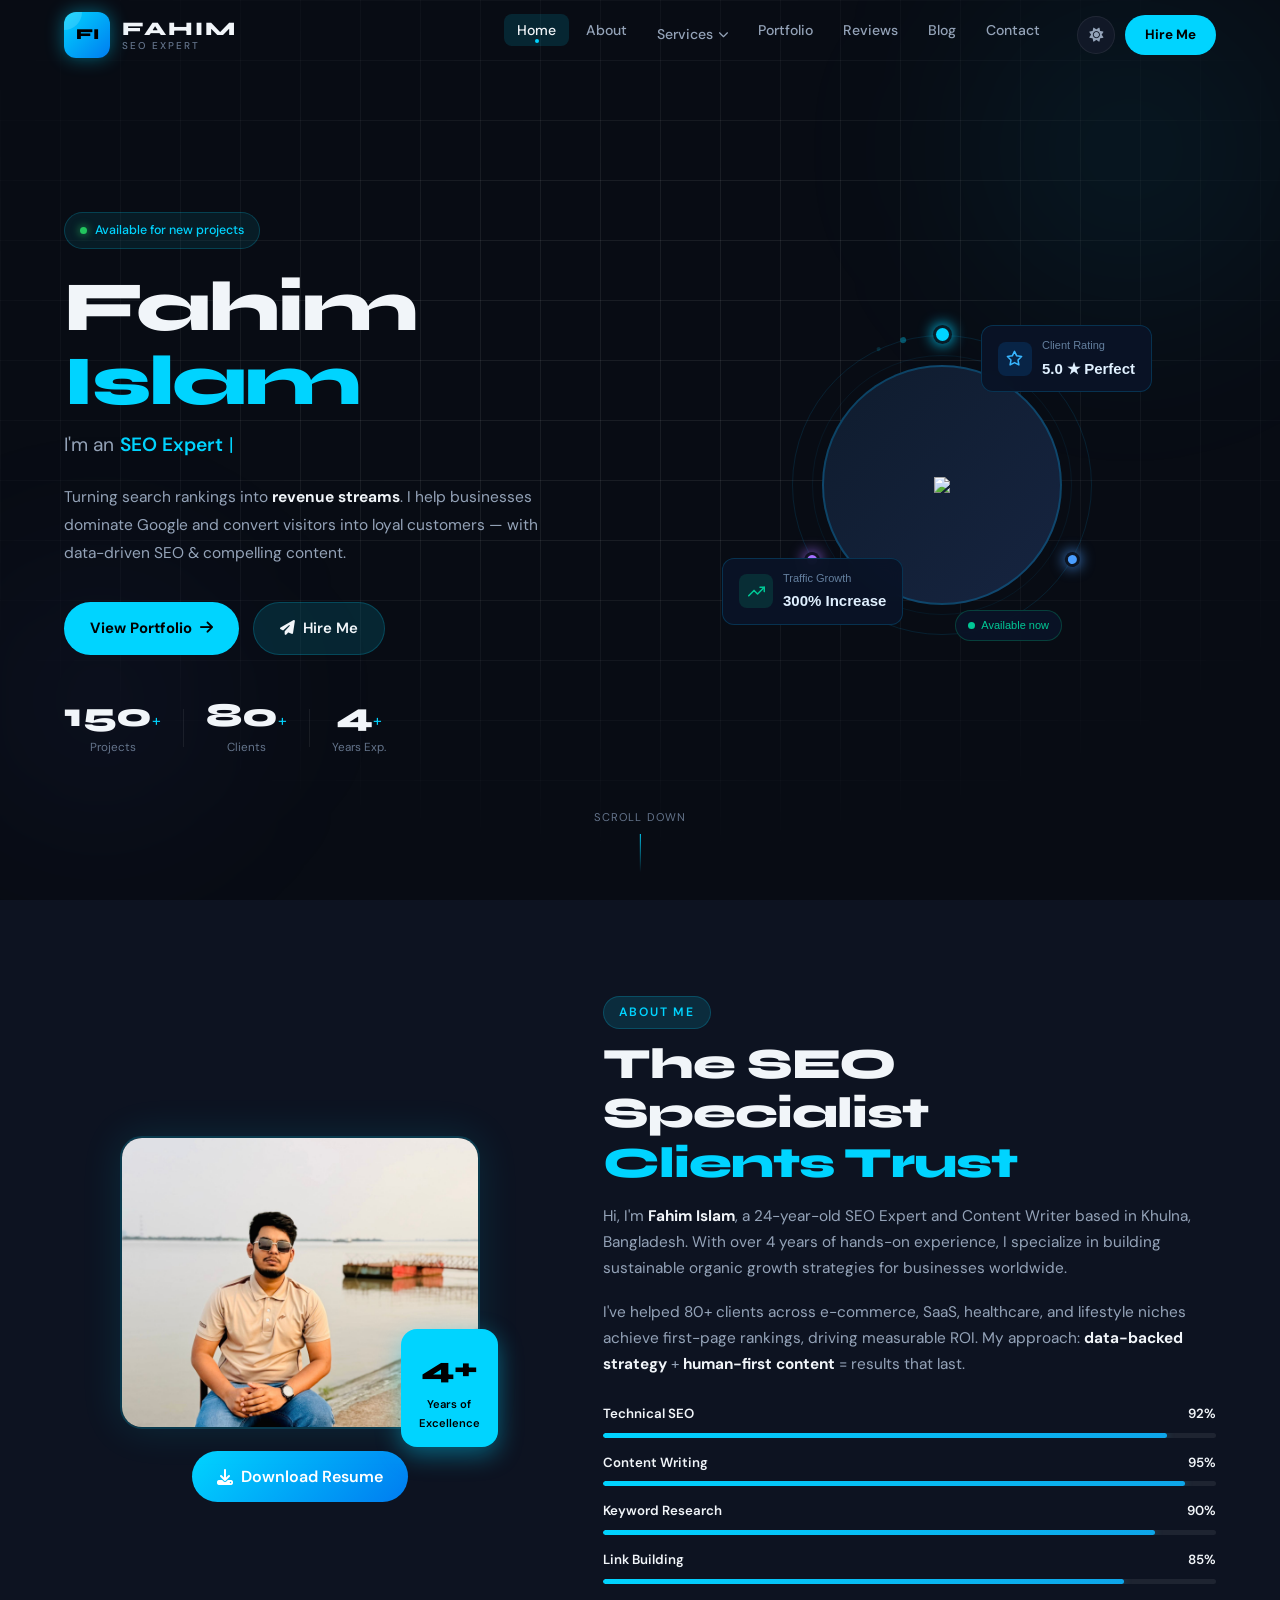
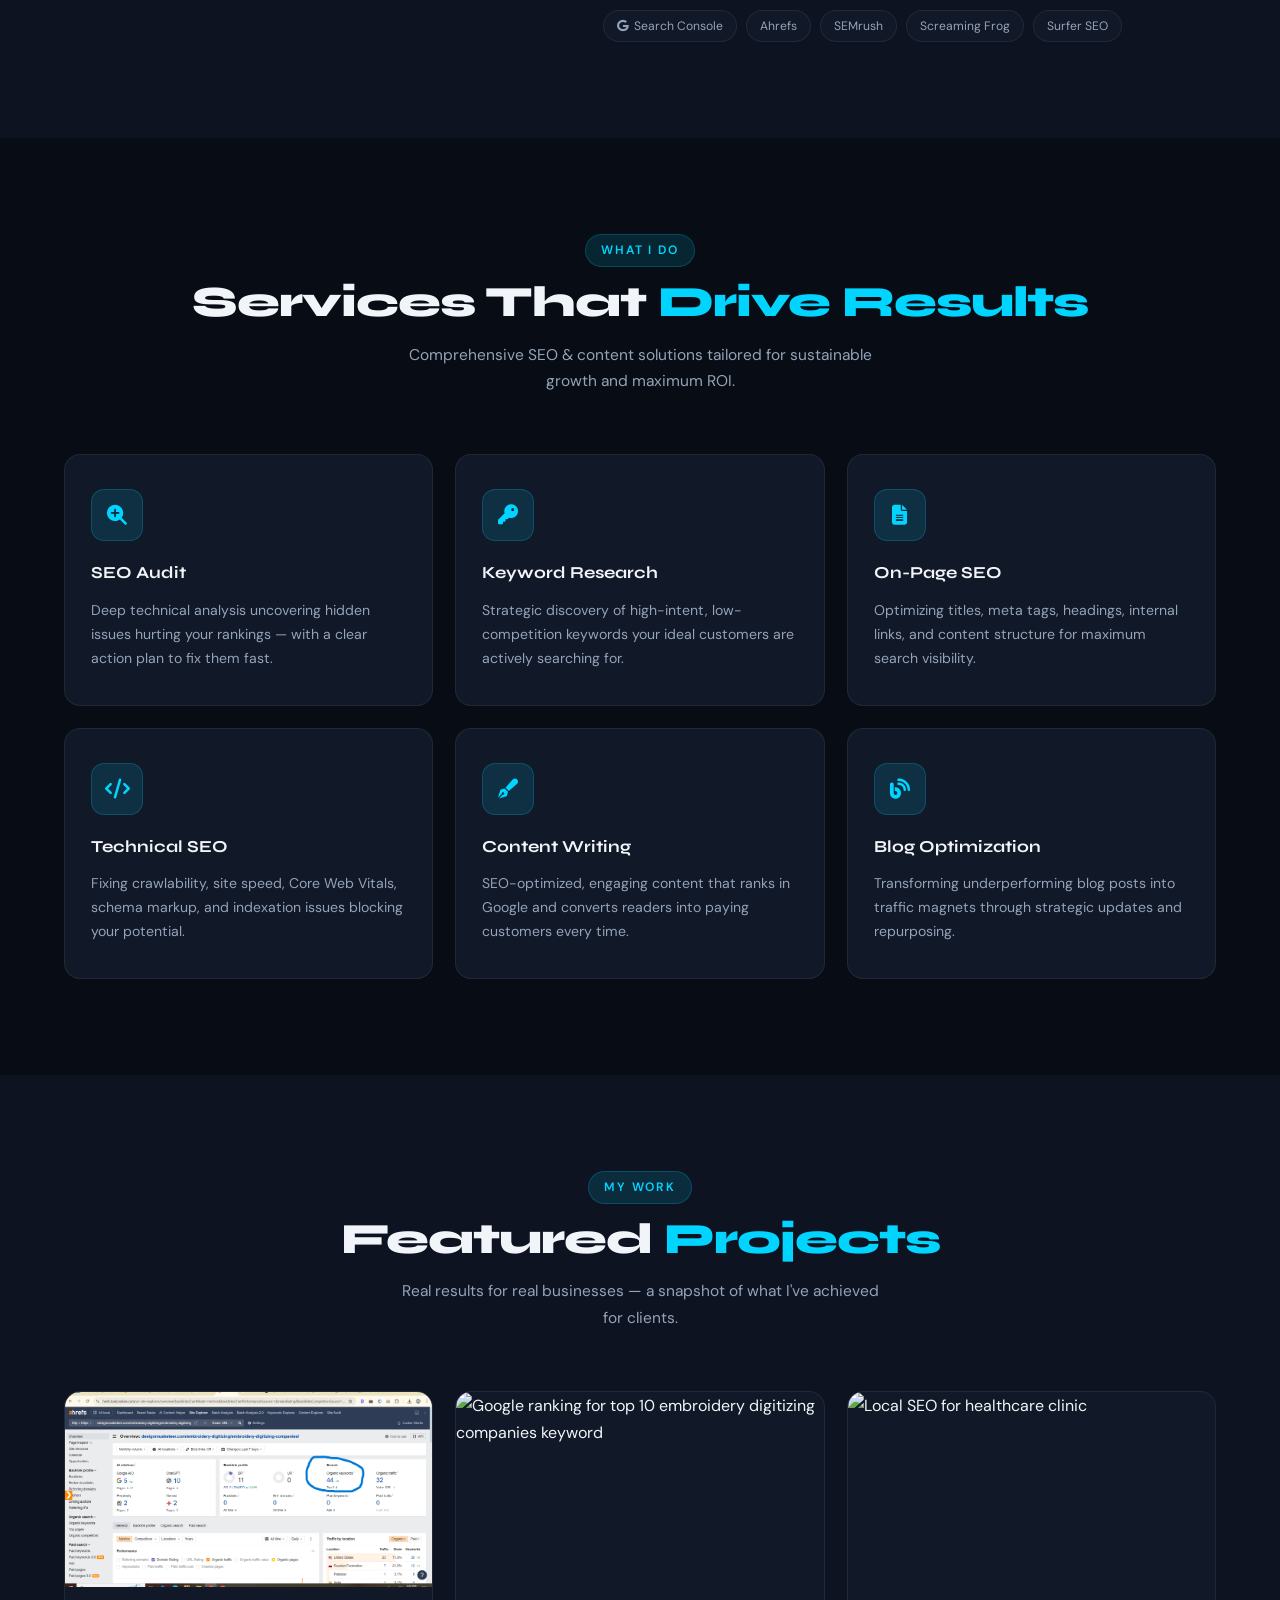
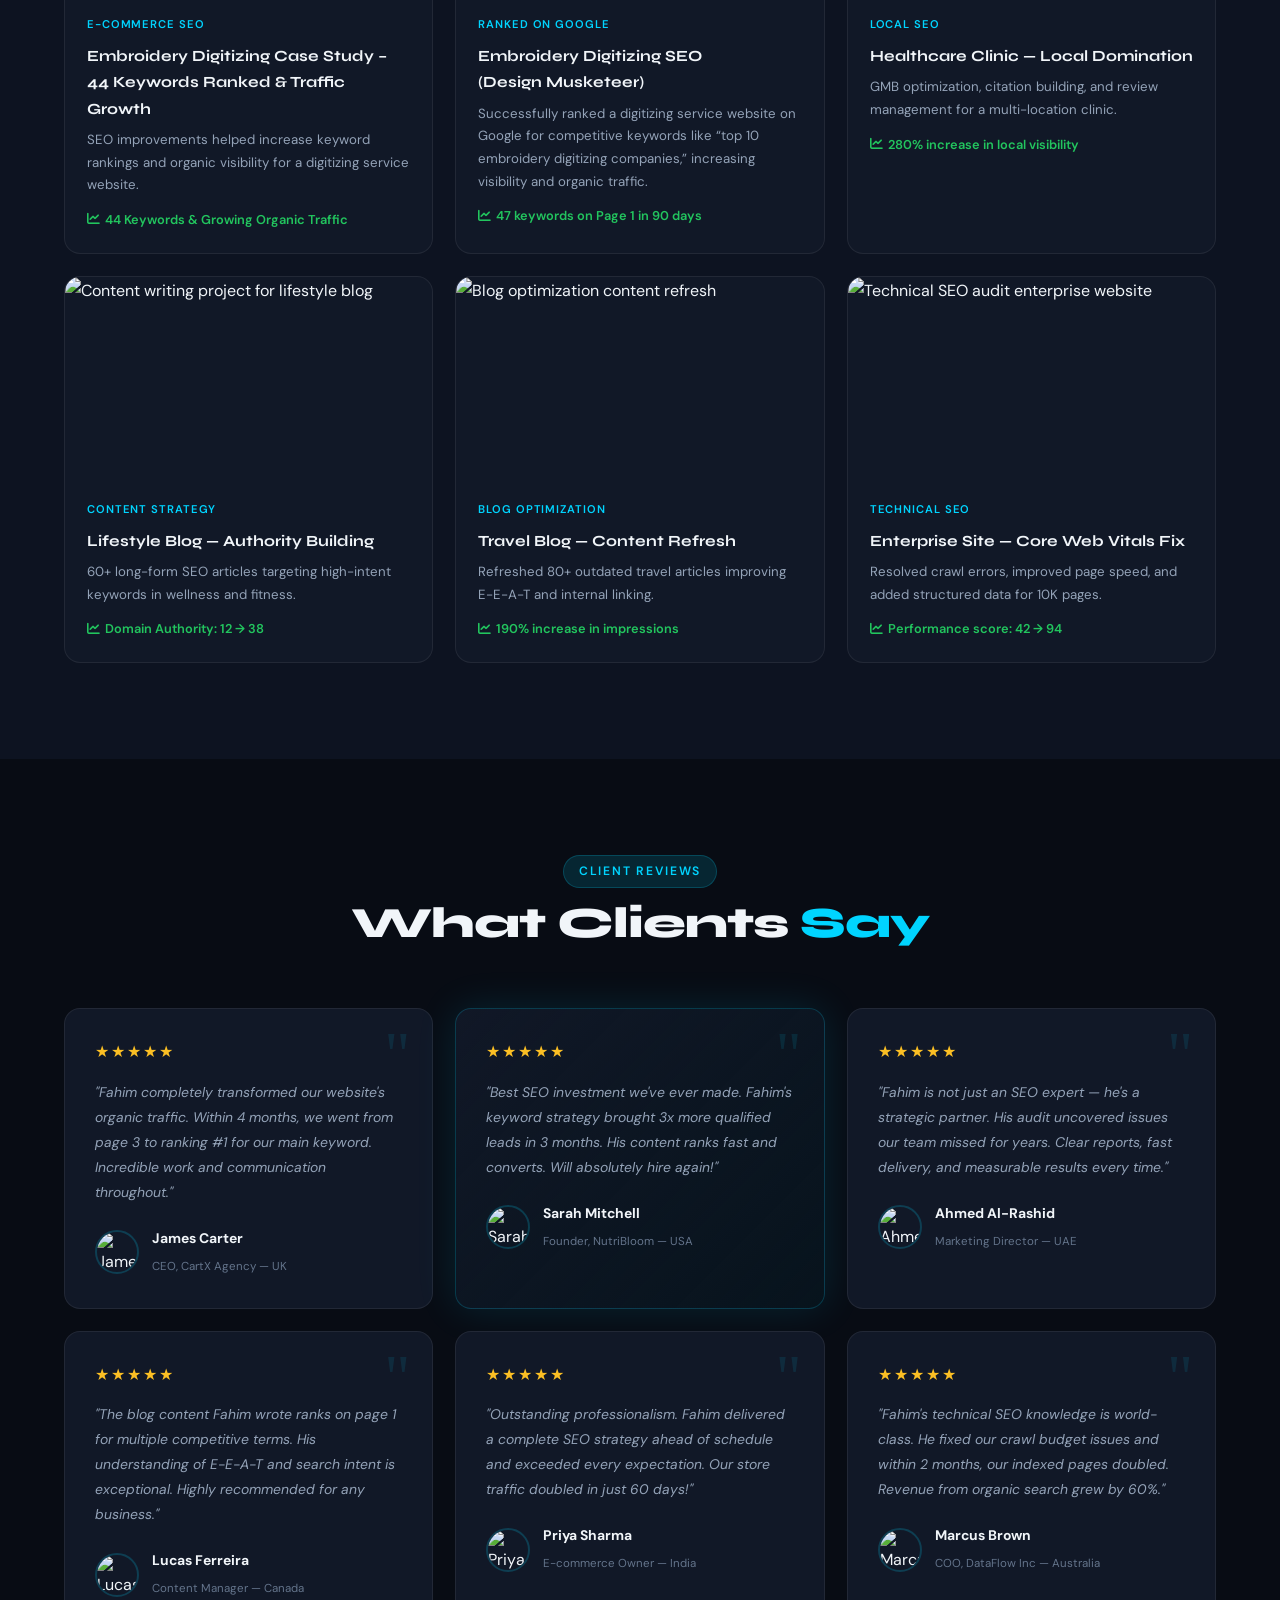
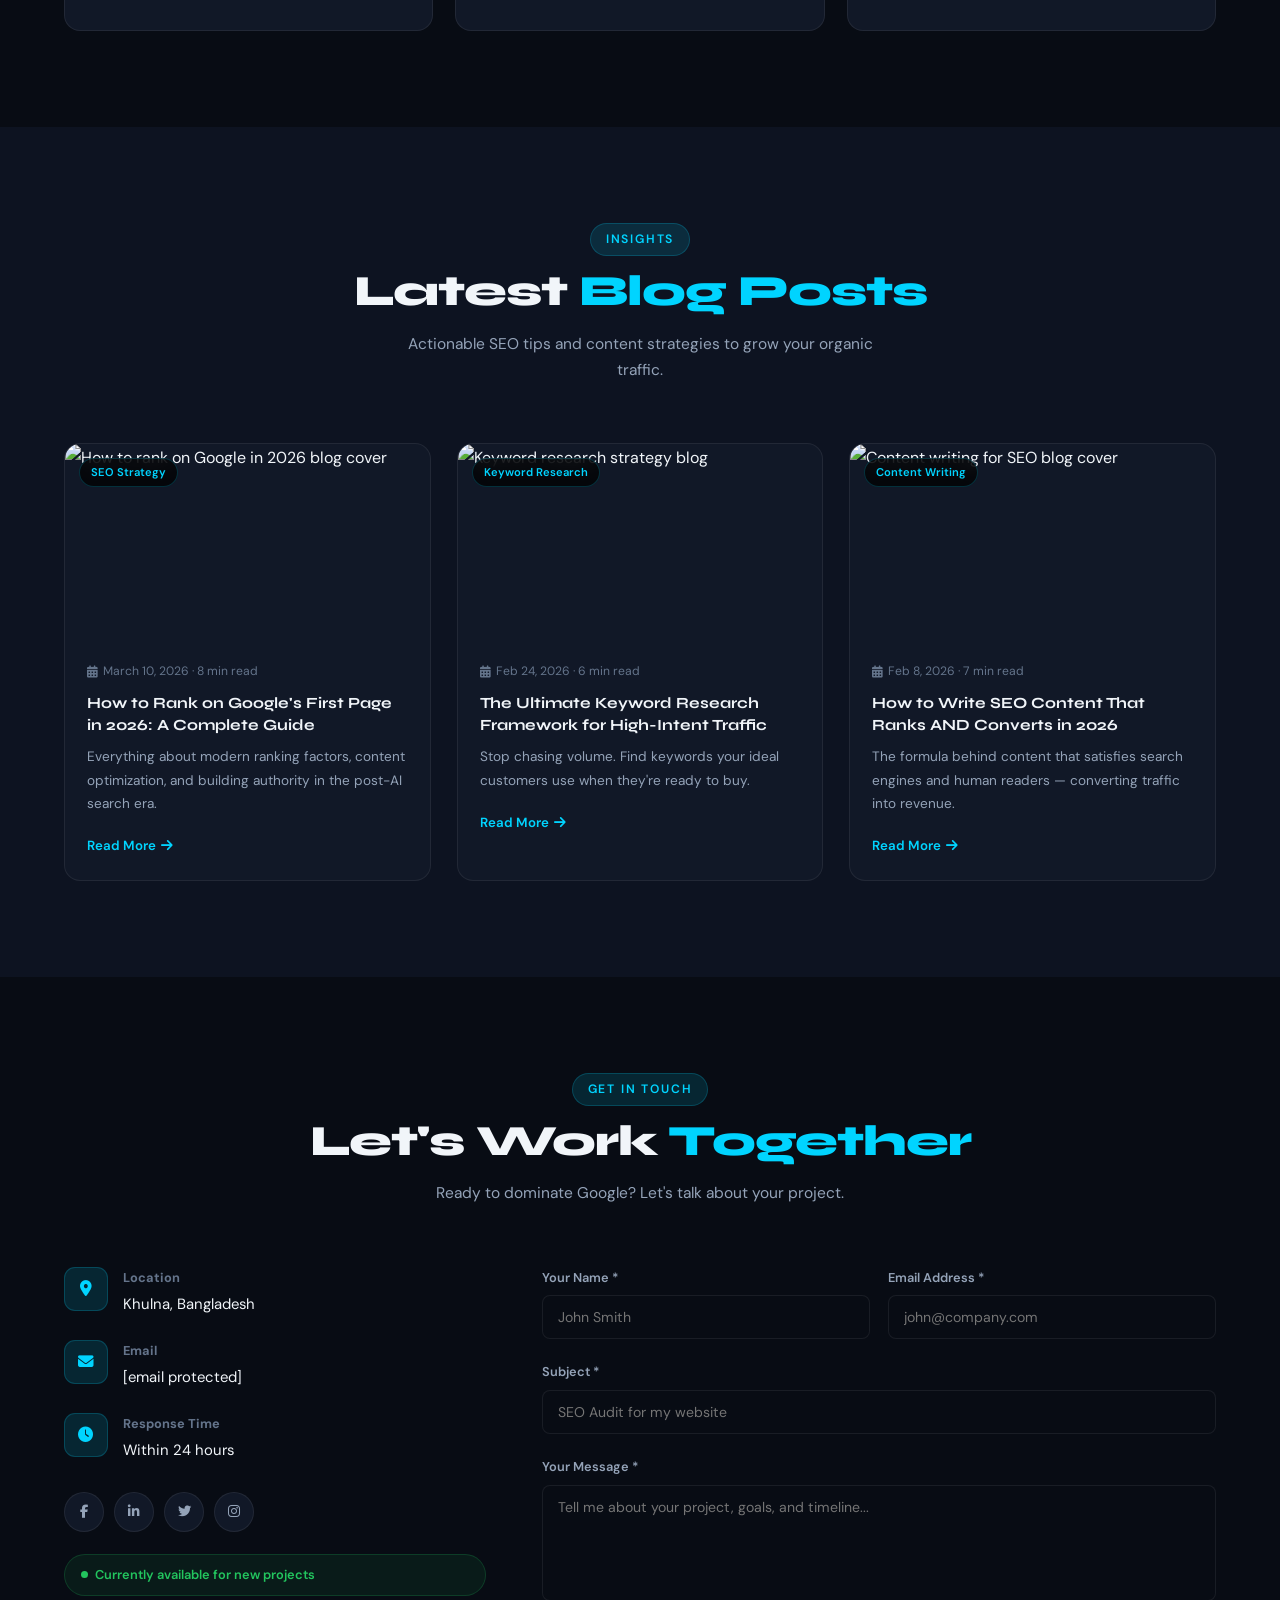
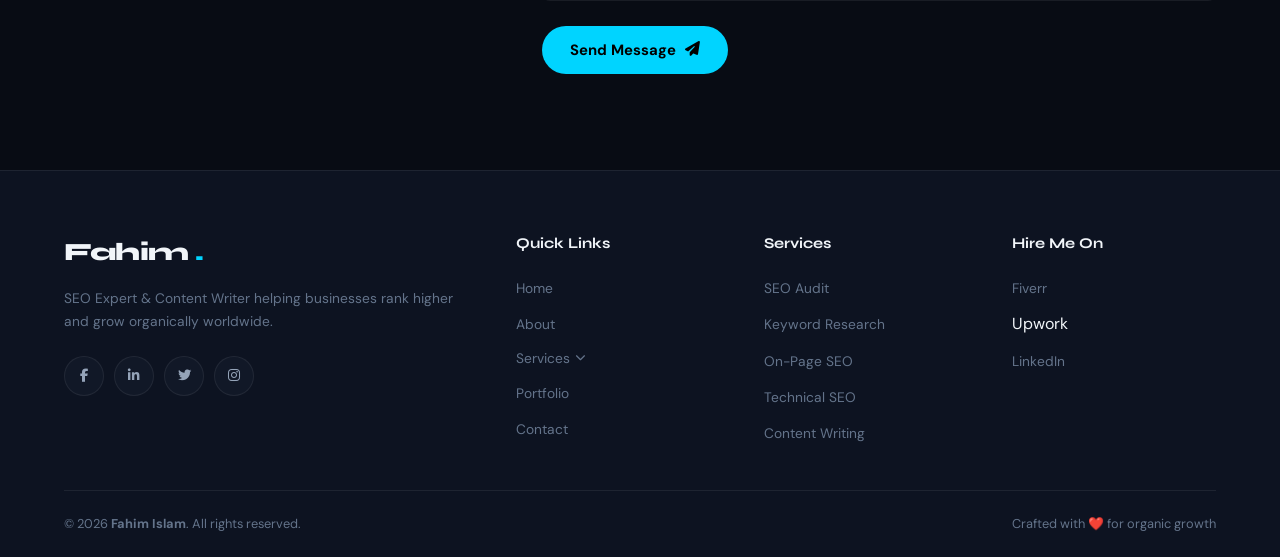
==== commit 5e8e3e7e: "Update index.html" ====
--- a/index.html
+++ b/index.html
@@ -611,7 +611,7 @@
           <img src="ai-overview.png" alt="Google ranking for top 10 embroidery digitizing companies keyword"/>
           <div class="po" style="pointer-events:none"><span class="plink"><i class="fas fa-search-plus"></i></span></div>
         </div>
-        <div class="pinfo"><span class="ptag">Ranked on Google</span><h3>Embroidery Digitizing SEO</h3><p>Successfully ranked a digitizing service website on Google for competitive keywords like “top 10 embroidery digitizing companies,” increasing visibility and organic traffic.</p><div class="pr"><i class="fas fa-chart-line"></i> 47 keywords on Page 1 in 90 days</div></div>
+        <div class="pinfo"><span class="ptag">Ranked on Google</span><h3>Embroidery Digitizing SEO <br>(Design Musketeer)</br></h3><p>Successfully ranked a digitizing service website on Google for competitive keywords like “top 10 embroidery digitizing companies,” increasing visibility and organic traffic.</p><div class="pr"><i class="fas fa-chart-line"></i> 47 keywords on Page 1 in 90 days</div></div>
       </div>
       <div class="pc" data-a data-d="2">
         <div class="pi" onclick="lbOpen(2)" style="cursor:zoom-in">
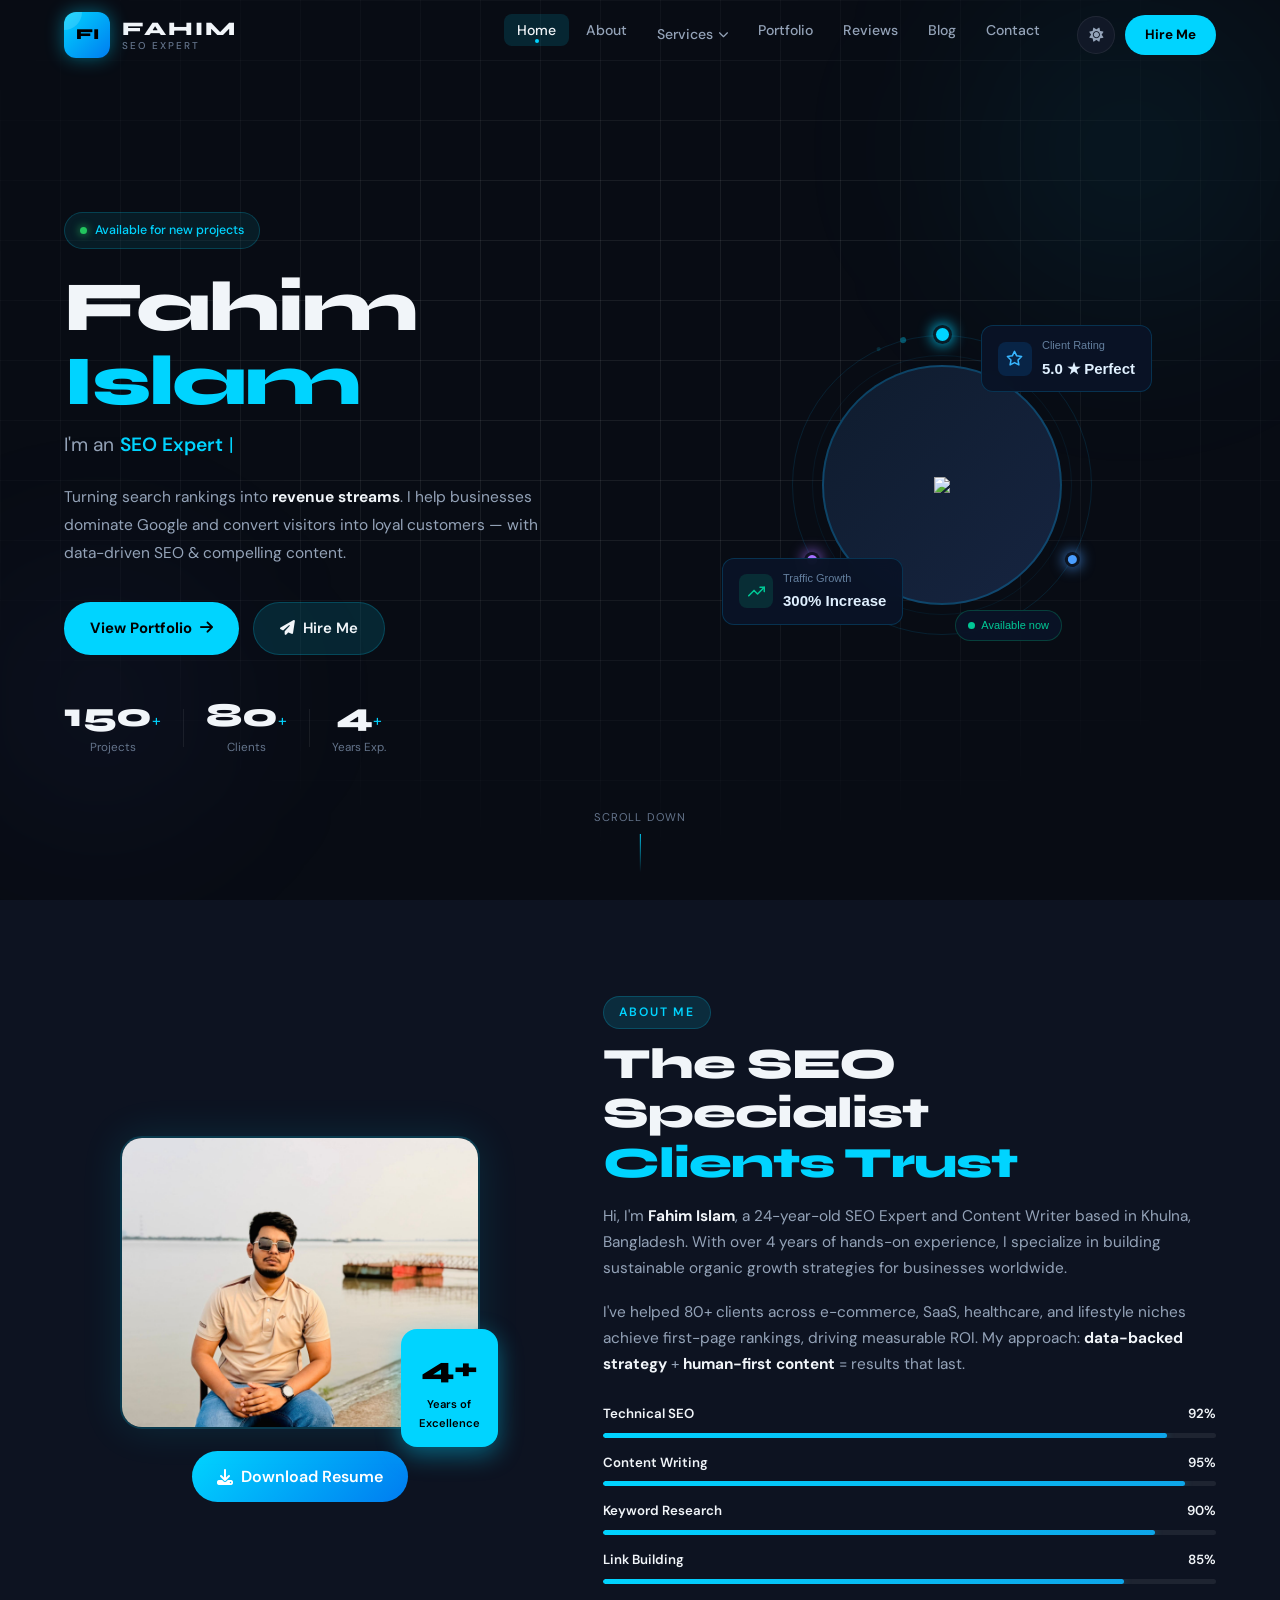
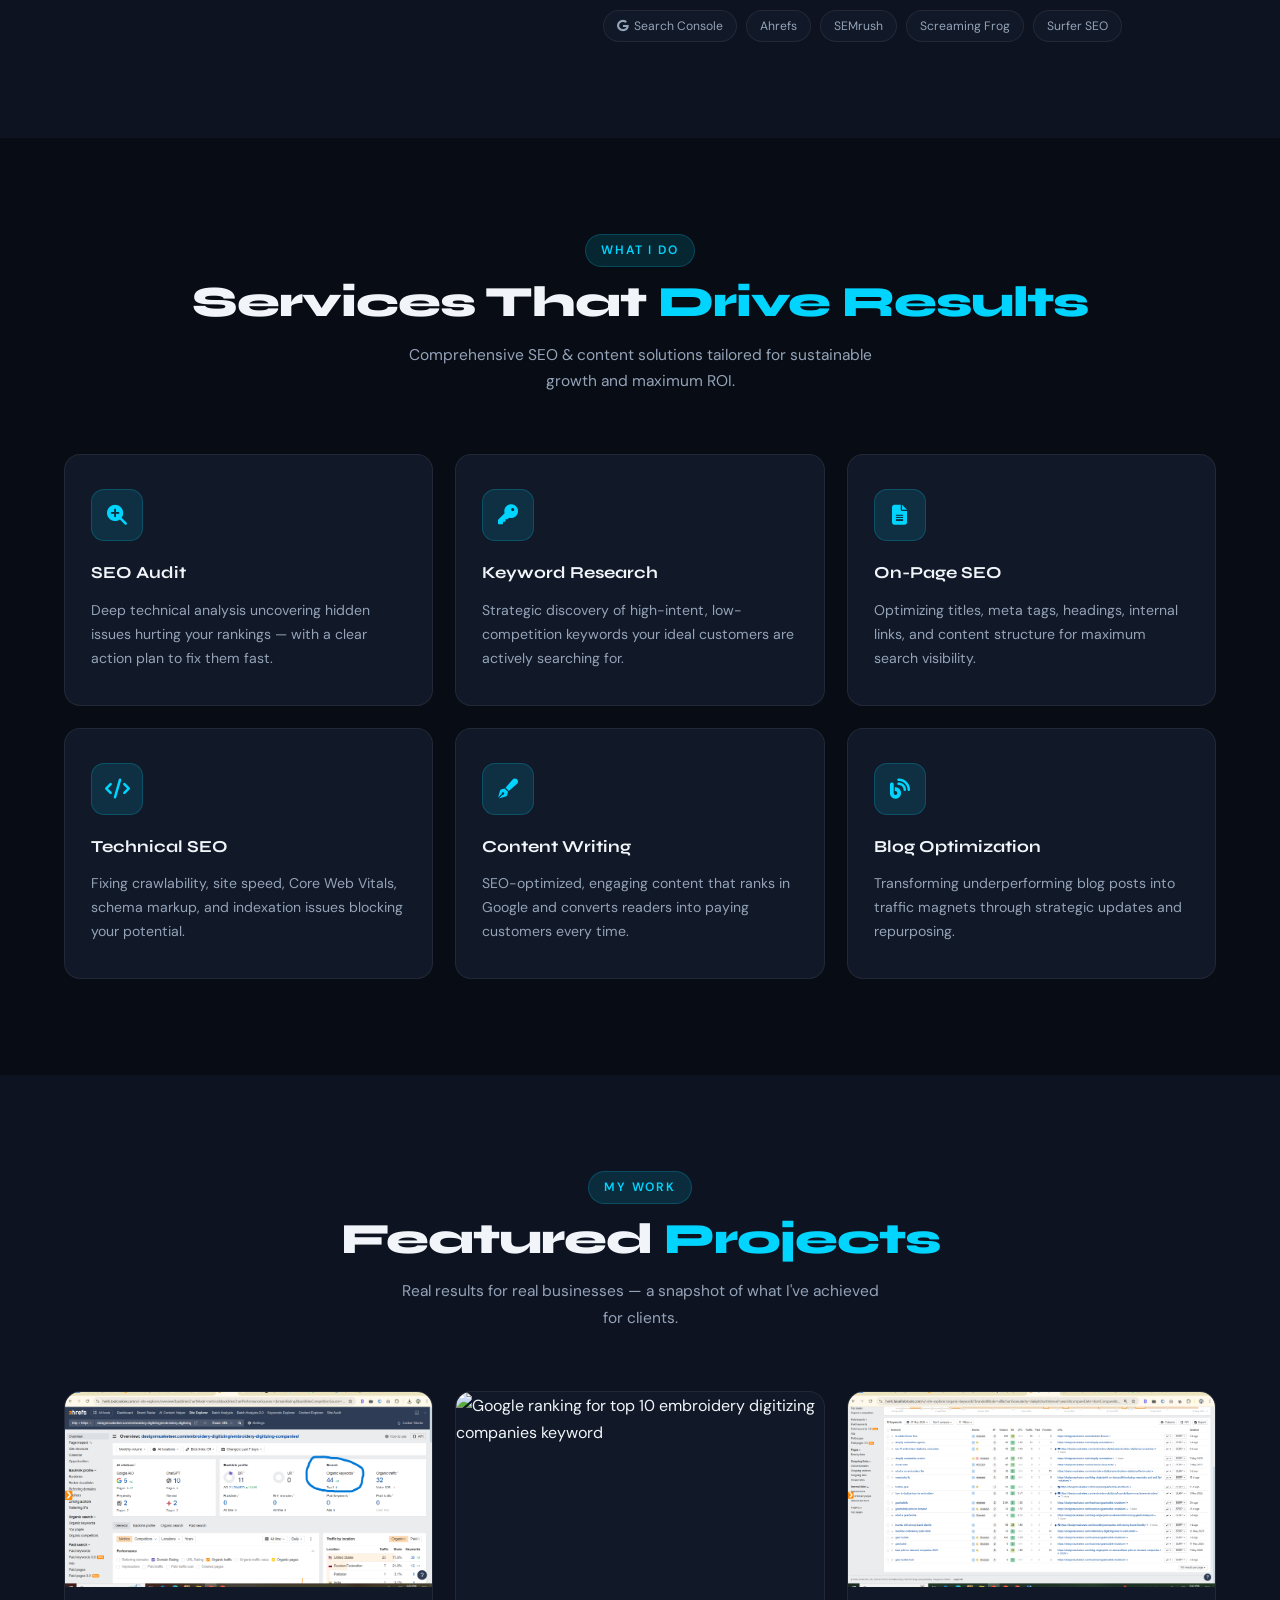
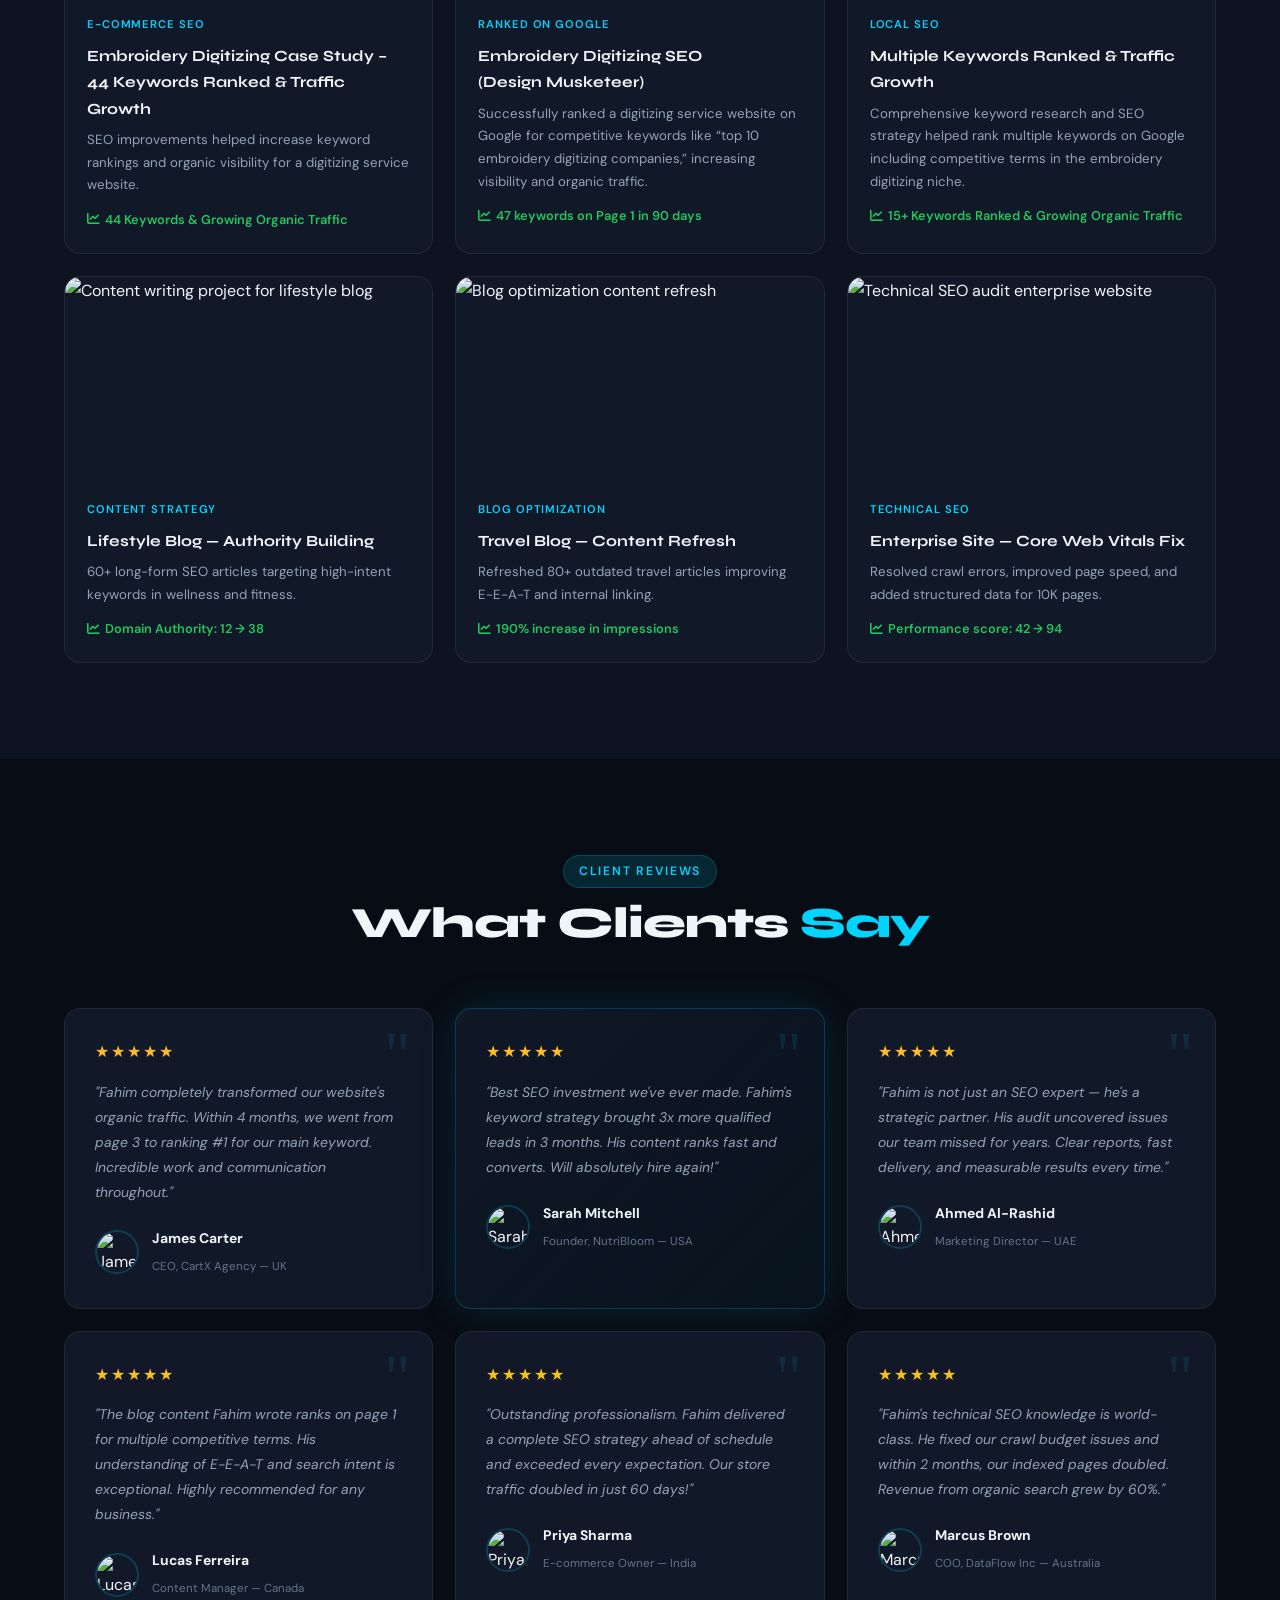
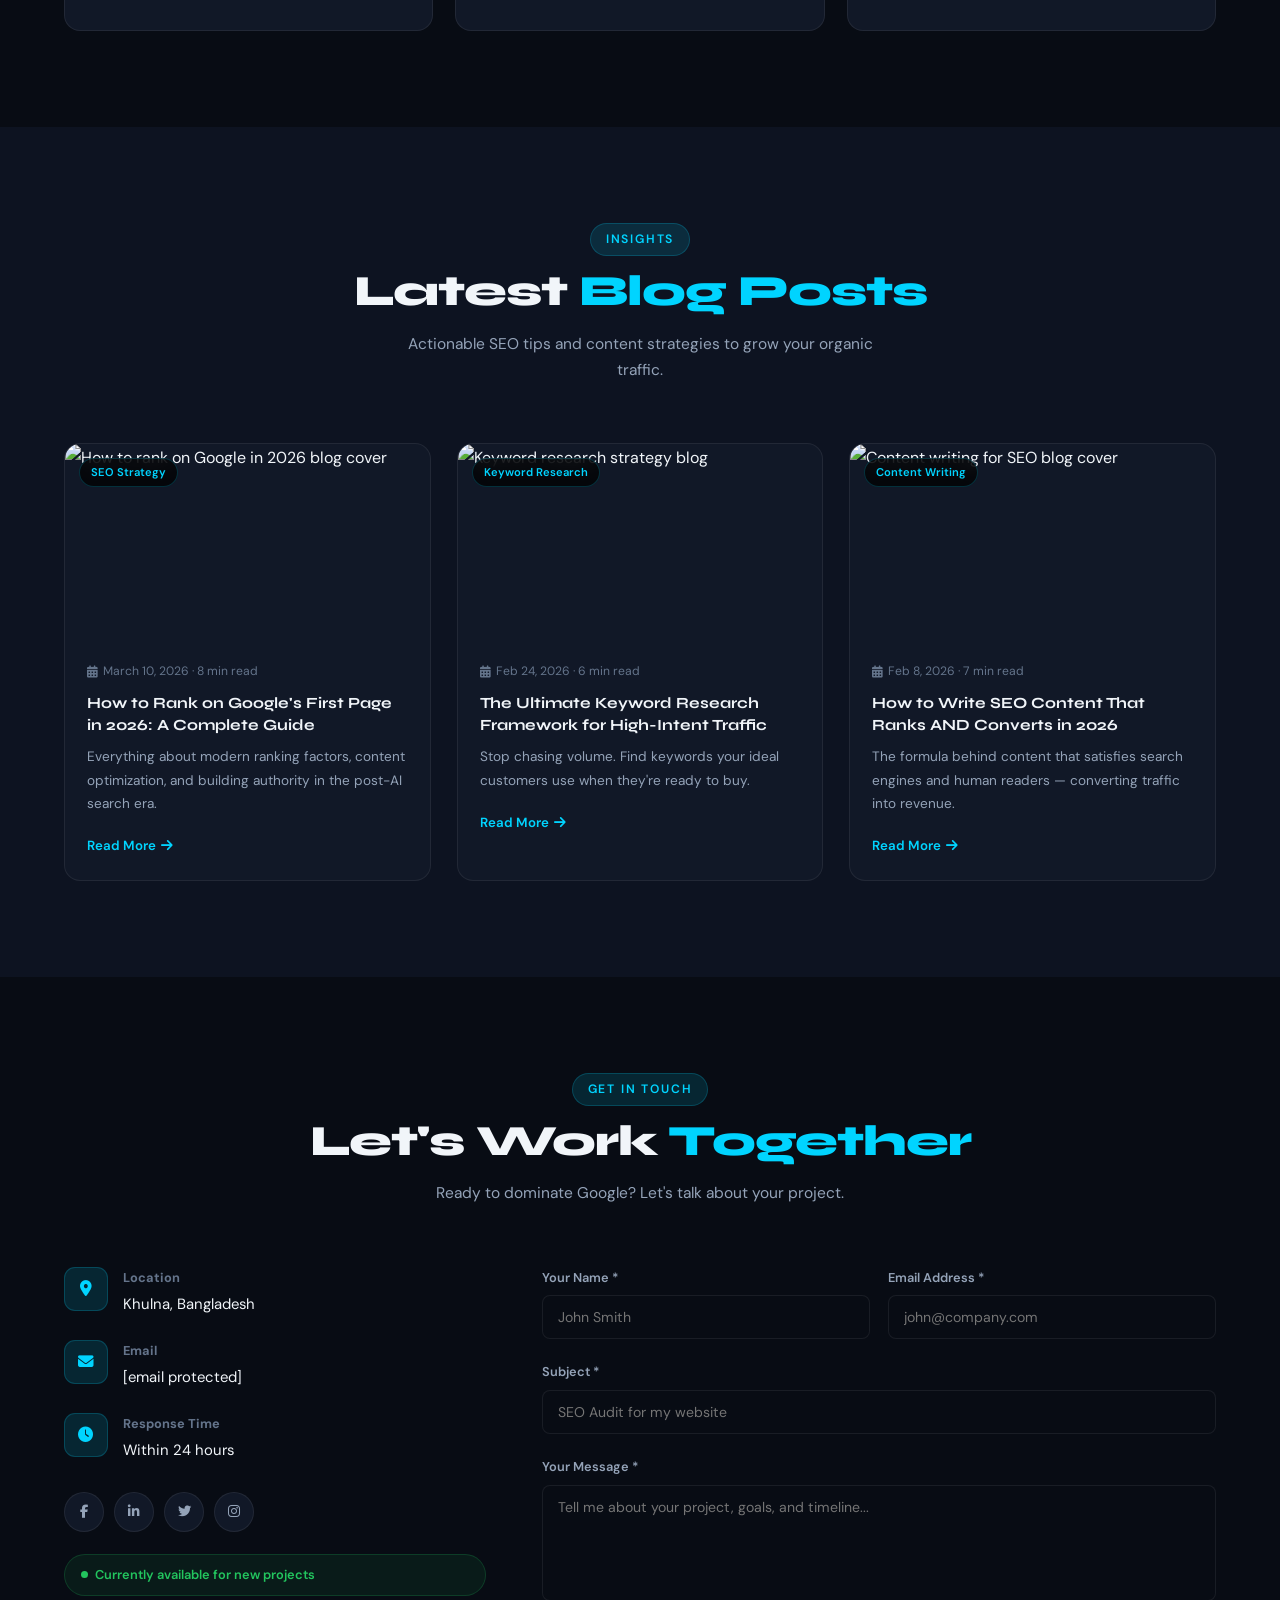
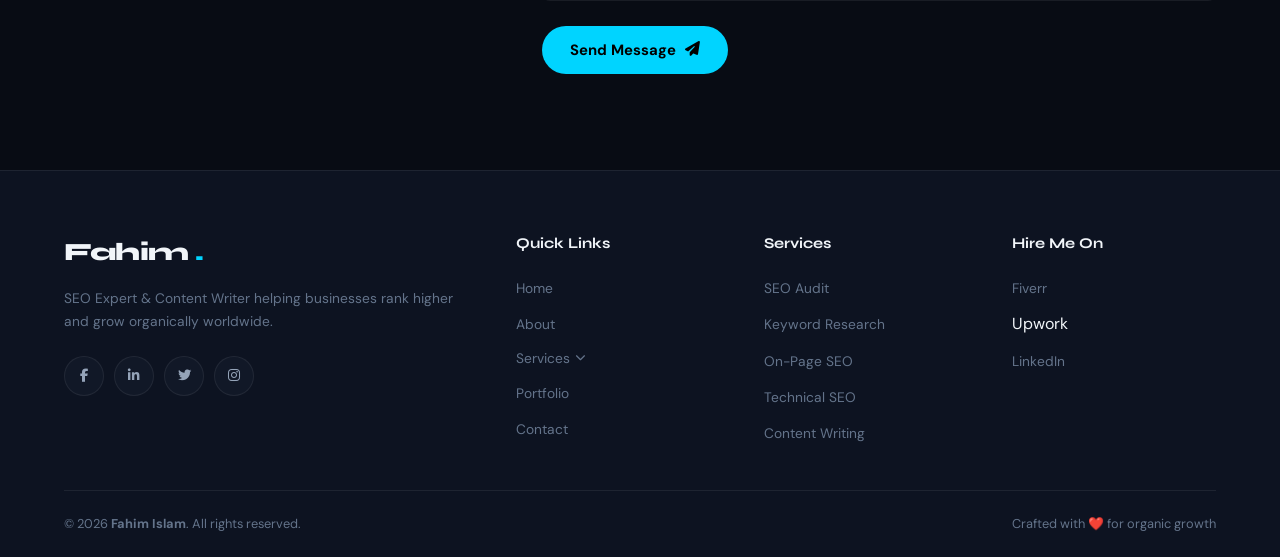
==== commit 71406630: "Replace images and update SEO project details Updated images and descriptions for SEO projects, high" ====
--- a/index.html
+++ b/index.html
@@ -615,10 +615,11 @@
       </div>
       <div class="pc" data-a data-d="2">
         <div class="pi" onclick="lbOpen(2)" style="cursor:zoom-in">
-          <img src="https://images.unsplash.com/photo-1504868584819-f8e8b4b6d7e3?w=600&q=80" alt="Local SEO for healthcare clinic"/>
+          <img src="keyword-list.png" alt="SEO keyword research showing multiple keywords ranking on Google in Ahrefs tool"/>
           <div class="po" style="pointer-events:none"><span class="plink"><i class="fas fa-search-plus"></i></span></div>
         </div>
-        <div class="pinfo"><span class="ptag">Local SEO</span><h3>Healthcare Clinic — Local Domination</h3><p>GMB optimization, citation building, and review management for a multi-location clinic.</p><div class="pr"><i class="fas fa-chart-line"></i> 280% increase in local visibility</div></div>
+        <div class="pinfo"><span class="ptag">Local SEO</span><h3>Multiple Keywords Ranked & Traffic Growth</h3><p>Comprehensive keyword research and SEO strategy helped rank multiple keywords on Google <br>
+including competitive terms in the embroidery digitizing niche.</p><div class="pr"><i class="fas fa-chart-line"></i> 15+ Keywords Ranked & Growing Organic Traffic</div></div>
       </div>
       <div class="pc" data-a>
         <div class="pi" onclick="lbOpen(3)" style="cursor:zoom-in">
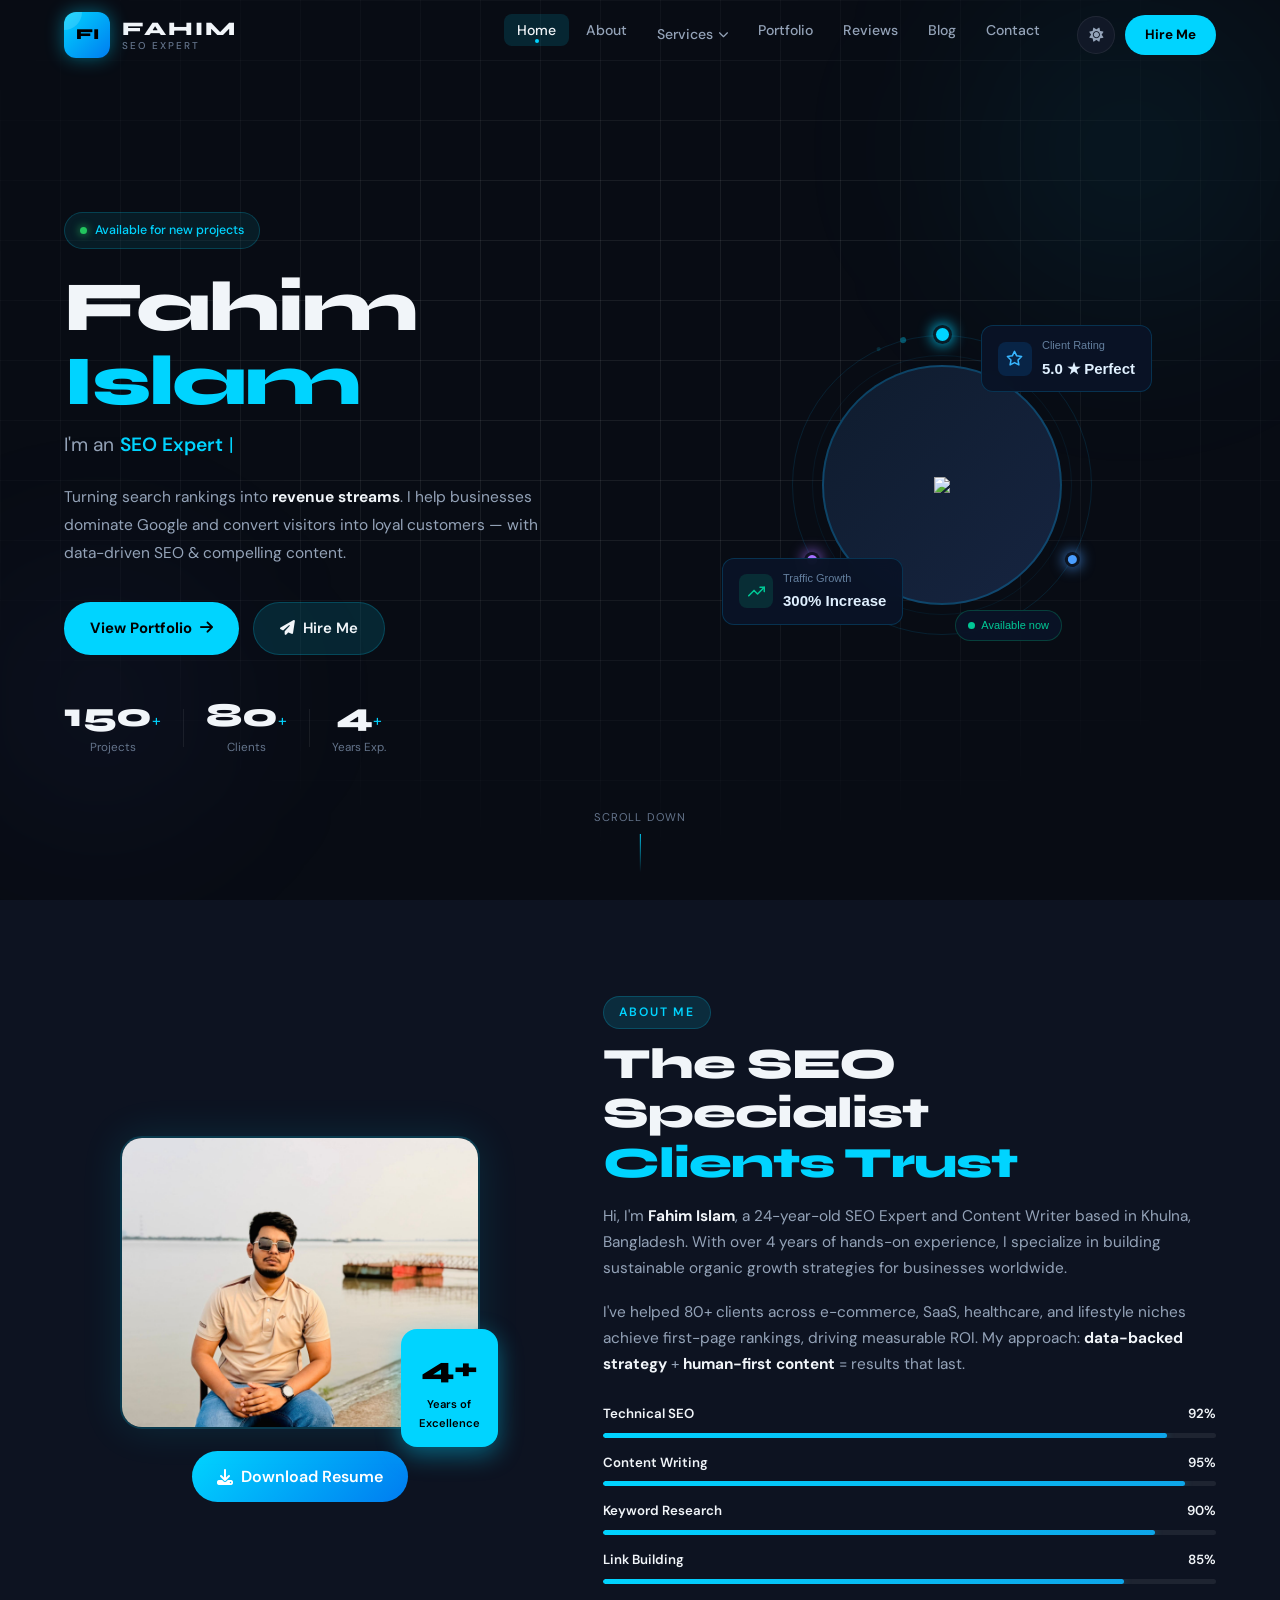
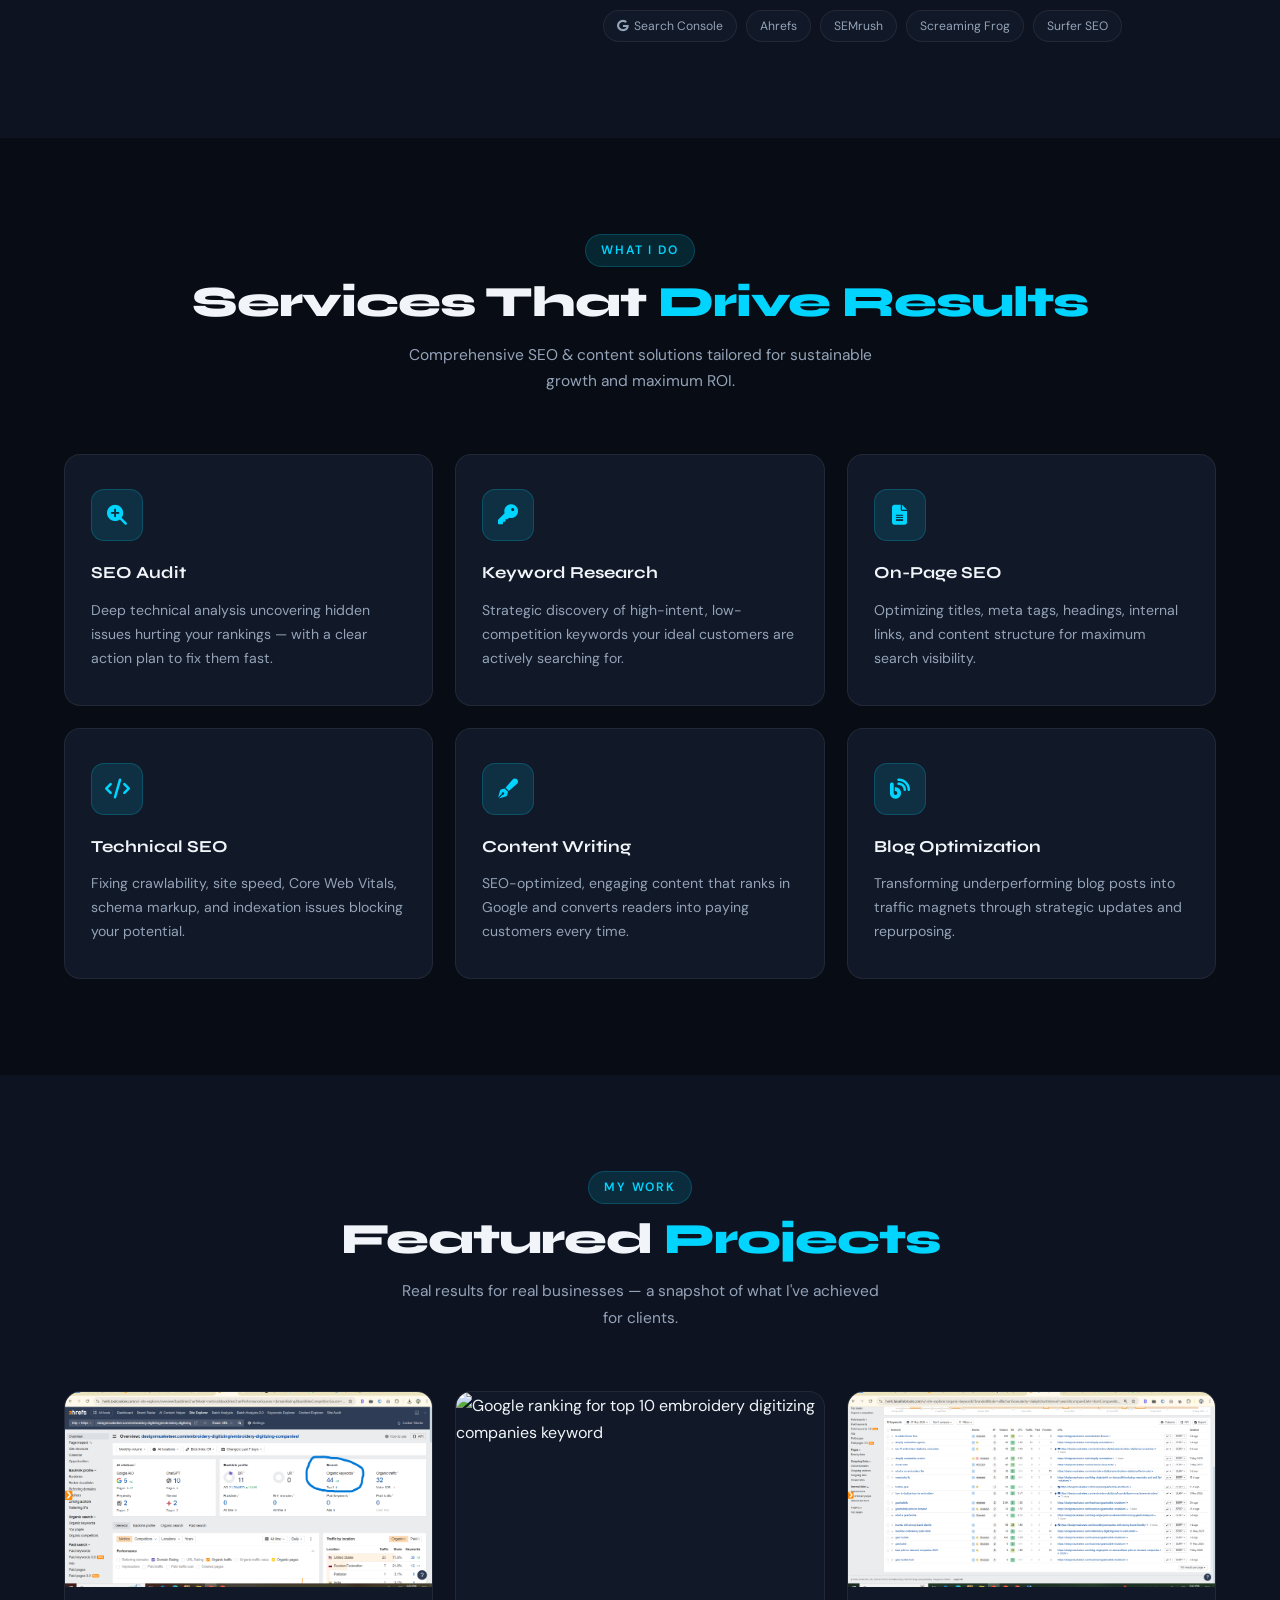
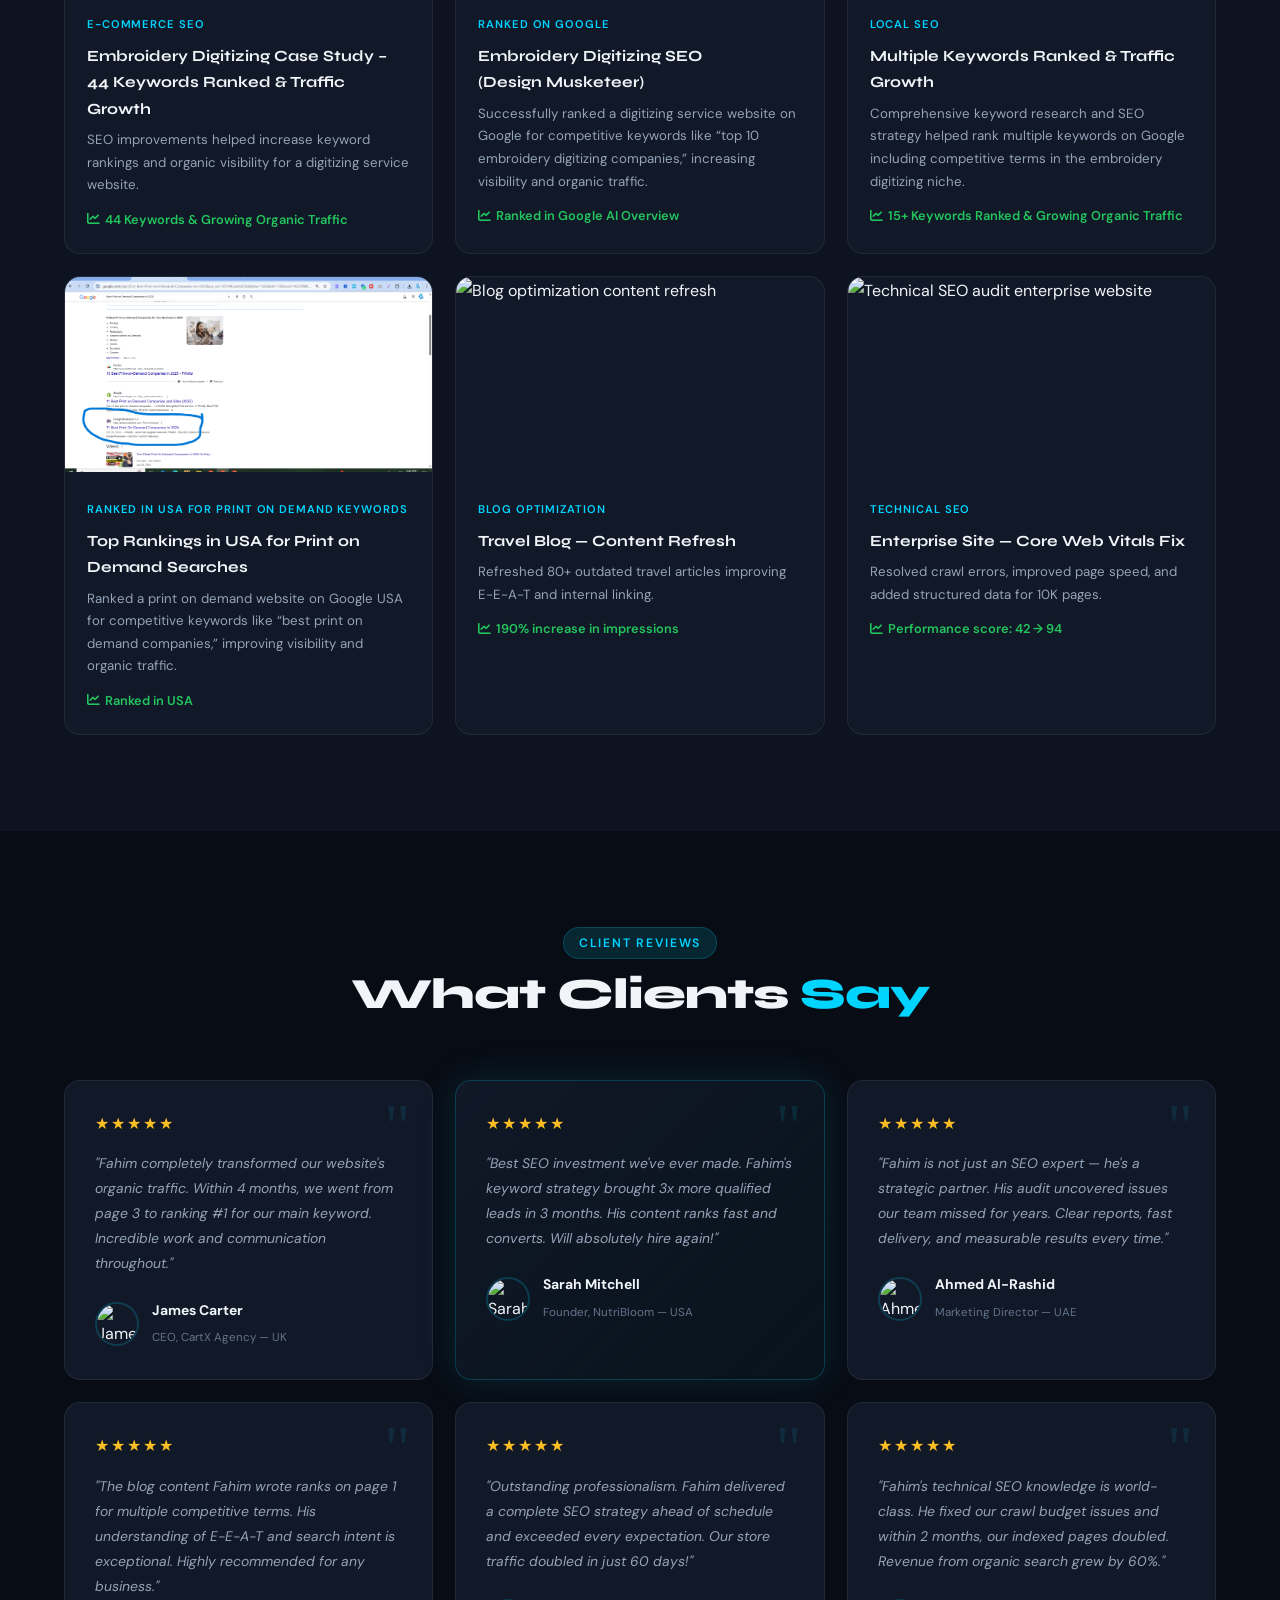
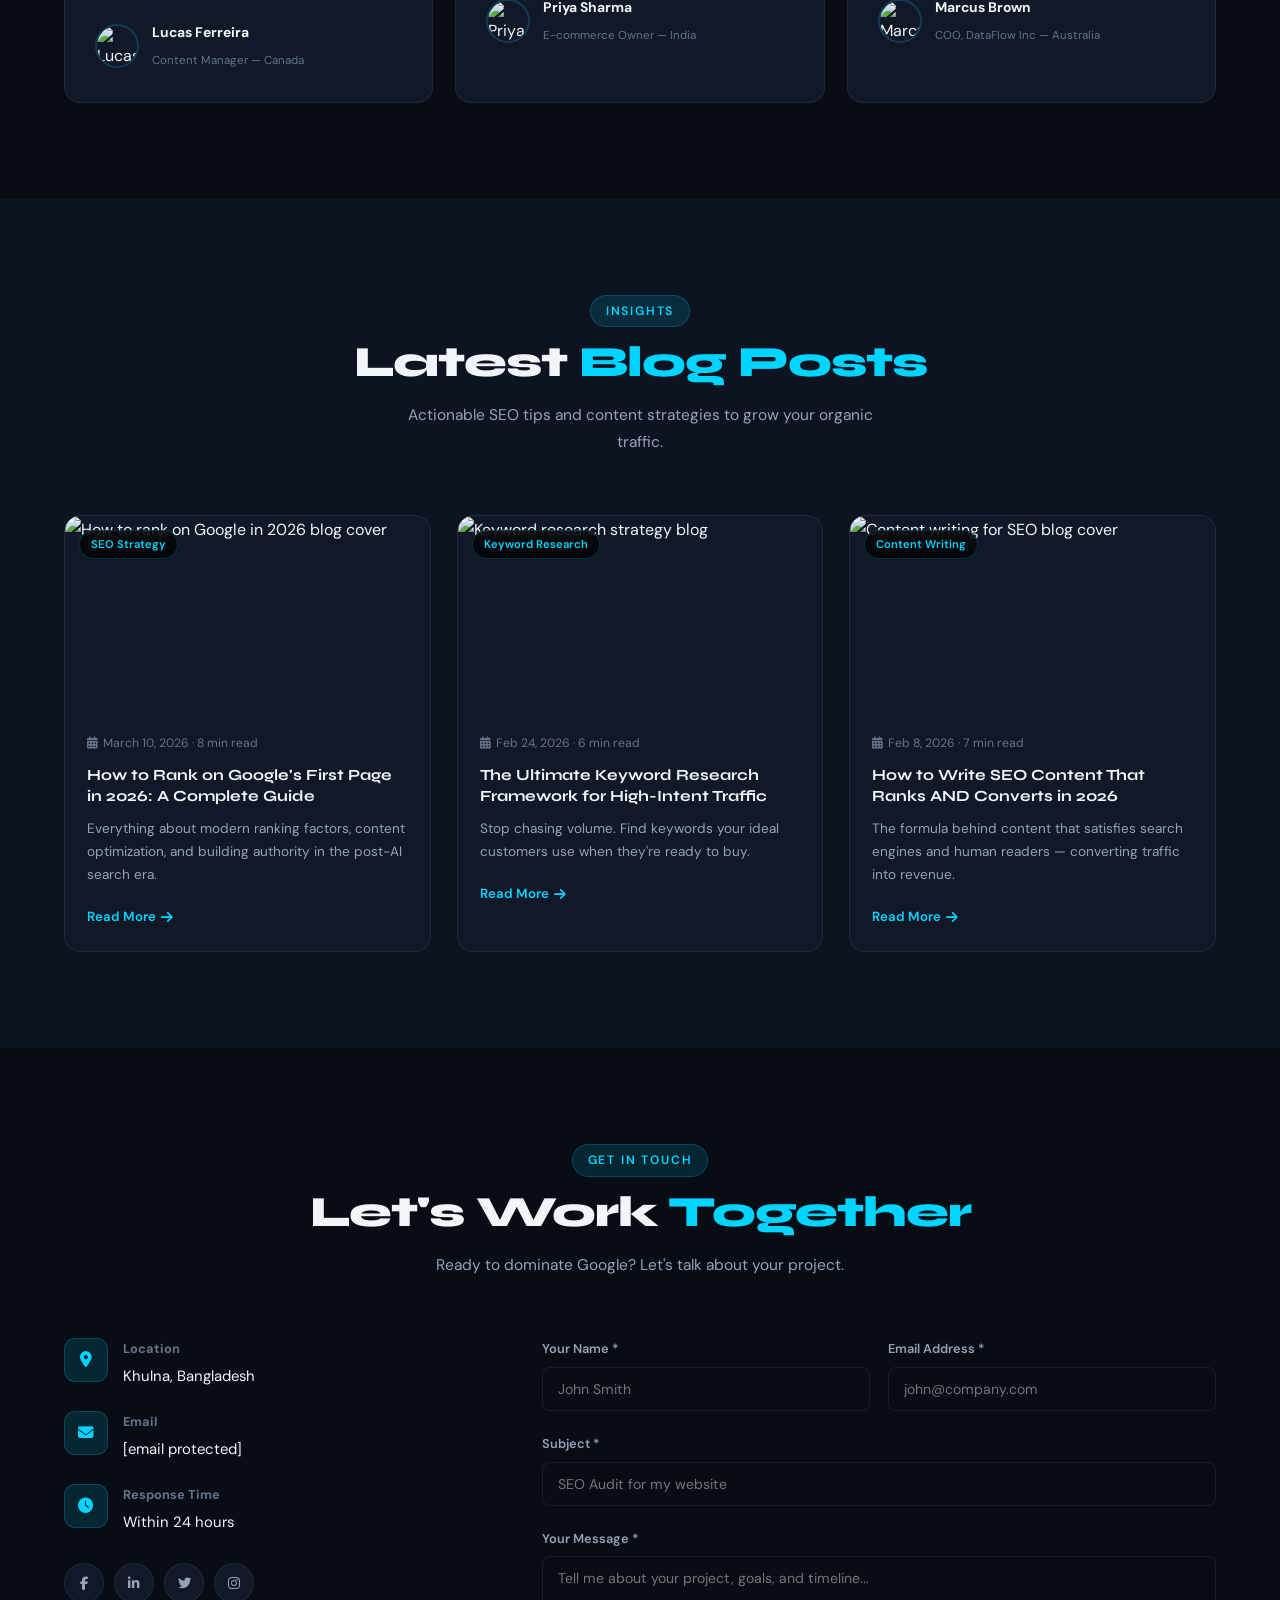
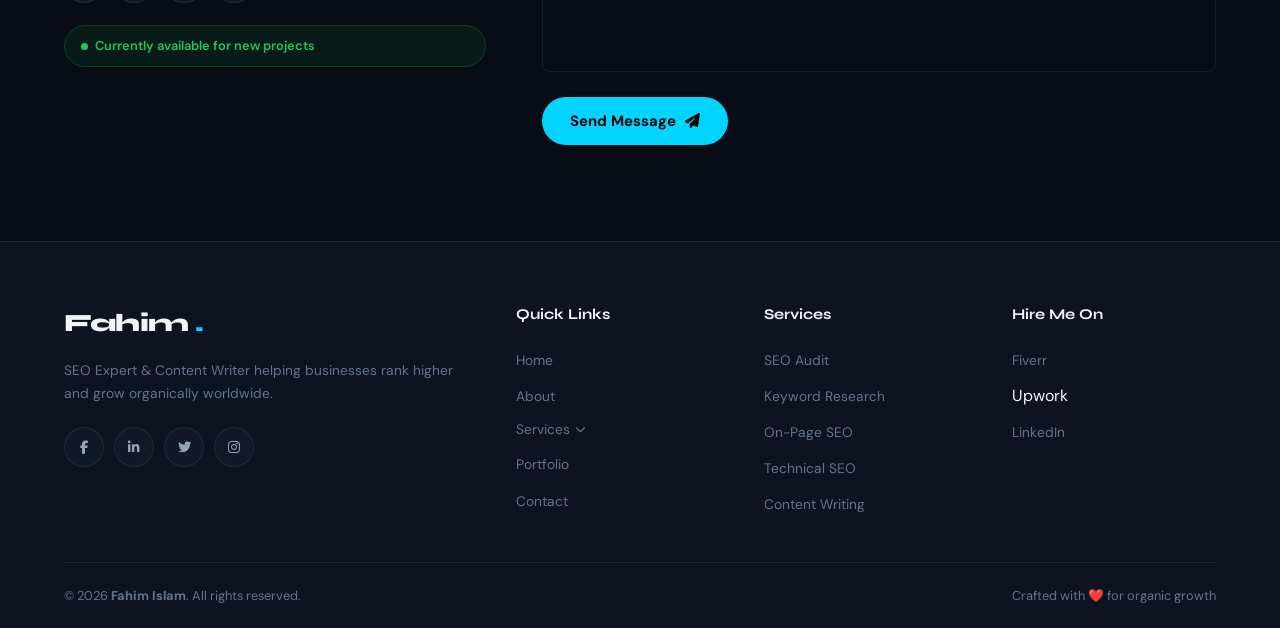
==== commit 849bf0d3: "Update index.html" ====
--- a/index.html
+++ b/index.html
@@ -611,7 +611,7 @@
           <img src="ai-overview.png" alt="Google ranking for top 10 embroidery digitizing companies keyword"/>
           <div class="po" style="pointer-events:none"><span class="plink"><i class="fas fa-search-plus"></i></span></div>
         </div>
-        <div class="pinfo"><span class="ptag">Ranked on Google</span><h3>Embroidery Digitizing SEO <br>(Design Musketeer)</br></h3><p>Successfully ranked a digitizing service website on Google for competitive keywords like “top 10 embroidery digitizing companies,” increasing visibility and organic traffic.</p><div class="pr"><i class="fas fa-chart-line"></i> 47 keywords on Page 1 in 90 days</div></div>
+        <div class="pinfo"><span class="ptag">Ranked on Google</span><h3>Embroidery Digitizing SEO <br>(Design Musketeer)</br></h3><p>Successfully ranked a digitizing service website on Google for competitive keywords like “top 10 embroidery digitizing companies,” increasing visibility and organic traffic.</p><div class="pr"><i class="fas fa-chart-line"></i>Ranked in Google AI Overview</div></div>
       </div>
       <div class="pc" data-a data-d="2">
         <div class="pi" onclick="lbOpen(2)" style="cursor:zoom-in">
@@ -623,10 +623,10 @@
       </div>
       <div class="pc" data-a>
         <div class="pi" onclick="lbOpen(3)" style="cursor:zoom-in">
-          <img src="https://images.unsplash.com/photo-1486312338219-ce68d2c6f44d?w=600&q=80" alt="Content writing project for lifestyle blog"/>
+          <img src="print-on-demand.png" alt="USA Google ranking for print on demand companies"/>
           <div class="po" style="pointer-events:none"><span class="plink"><i class="fas fa-search-plus"></i></span></div>
         </div>
-        <div class="pinfo"><span class="ptag">Content Strategy</span><h3>Lifestyle Blog — Authority Building</h3><p>60+ long-form SEO articles targeting high-intent keywords in wellness and fitness.</p><div class="pr"><i class="fas fa-chart-line"></i> Domain Authority: 12 → 38</div></div>
+        <div class="pinfo"><span class="ptag">Ranked in USA for Print on Demand Keywords</span><h3>Top Rankings in USA for Print on Demand Searches</h3><p>Ranked a print on demand website on Google USA for competitive keywords like “best print on demand companies,” improving visibility and organic traffic.</p><div class="pr"><i class="fas fa-chart-line"></i> Ranked in USA</div></div>
       </div>
       <div class="pc" data-a data-d="1">
         <div class="pi" onclick="lbOpen(4)" style="cursor:zoom-in">
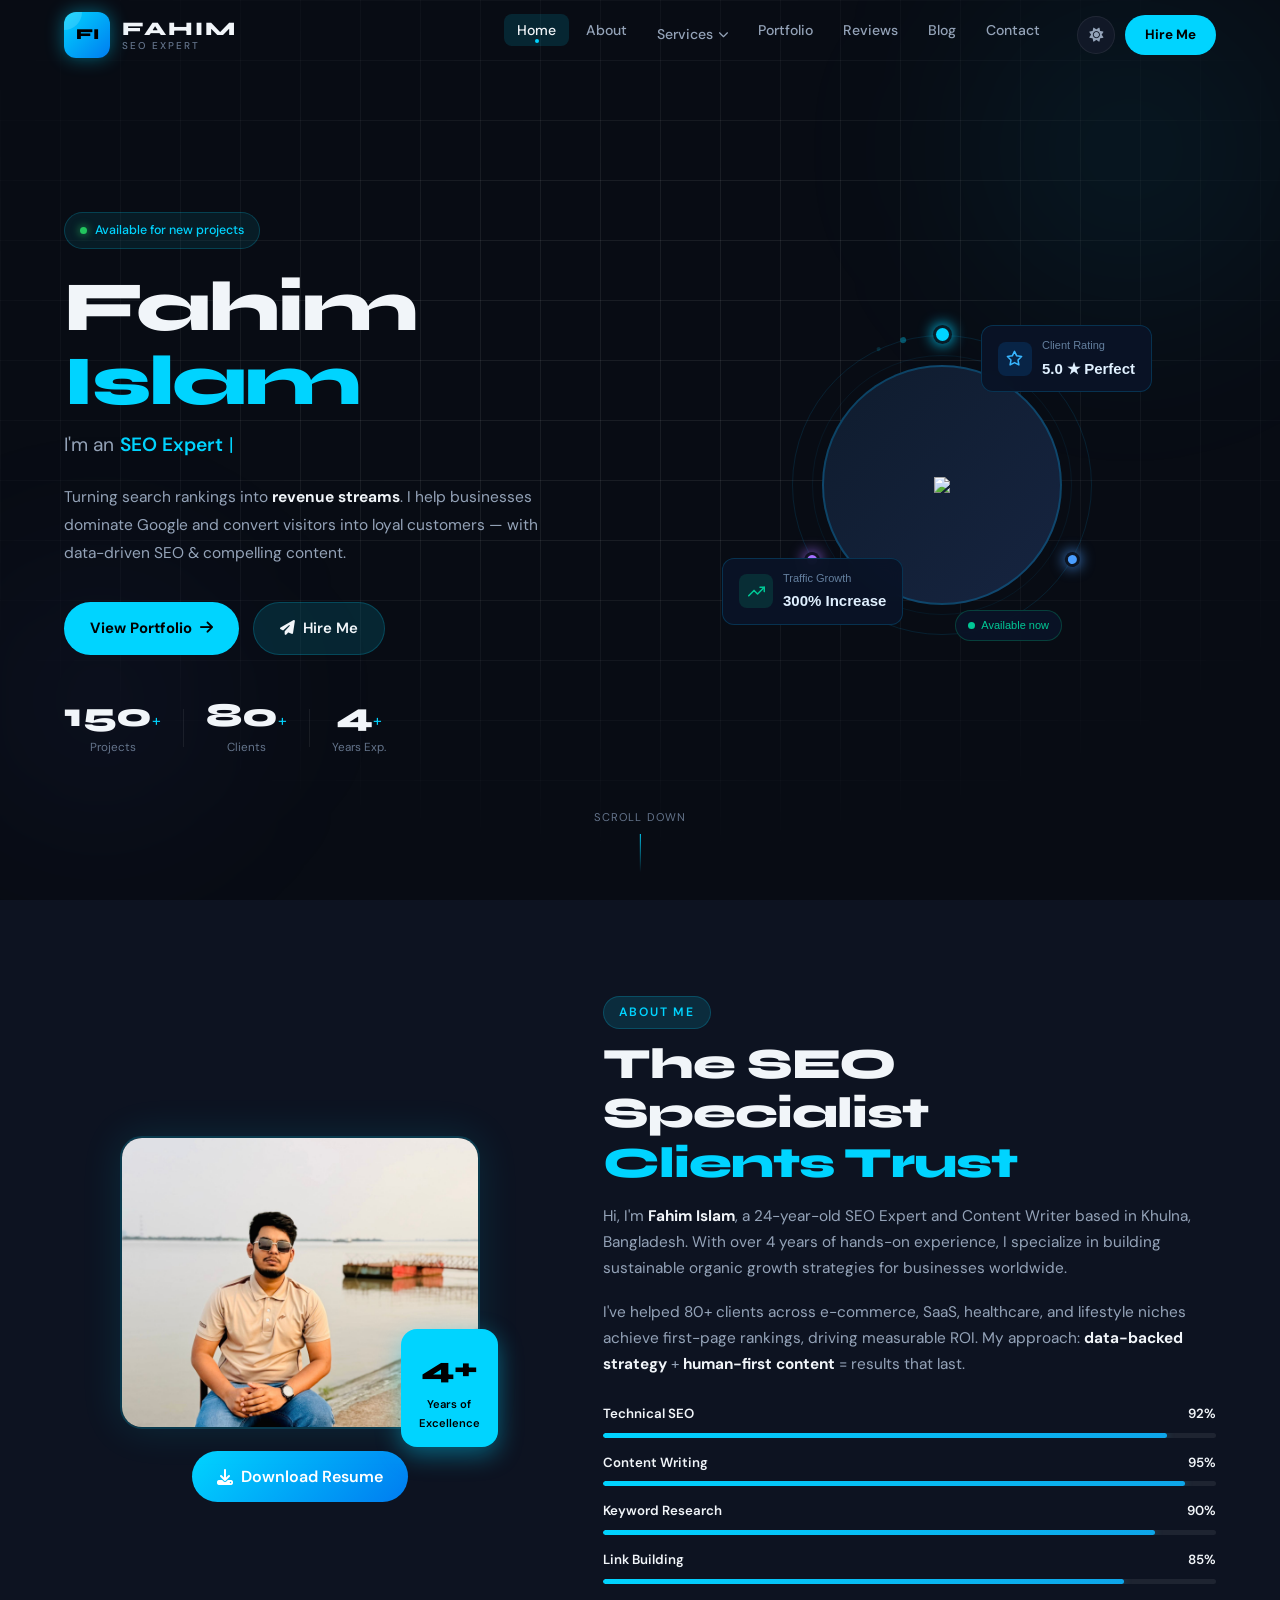
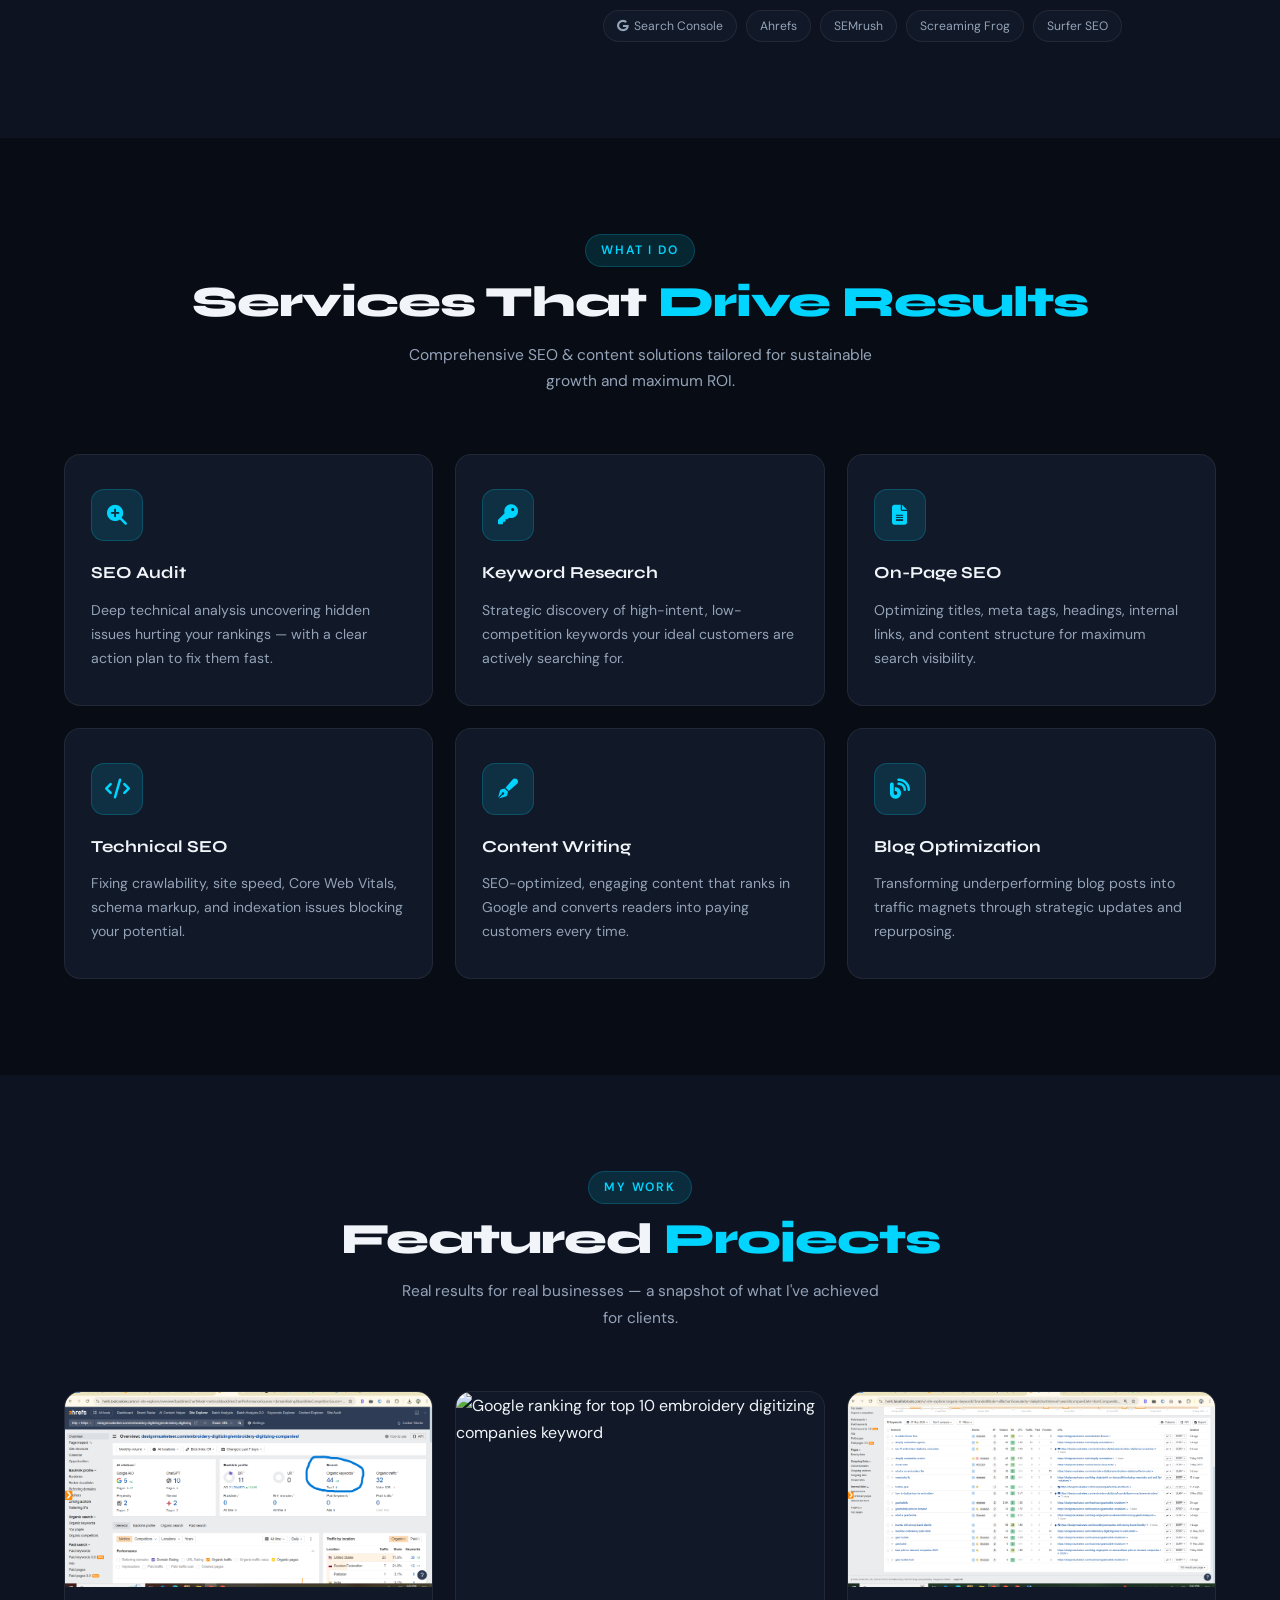
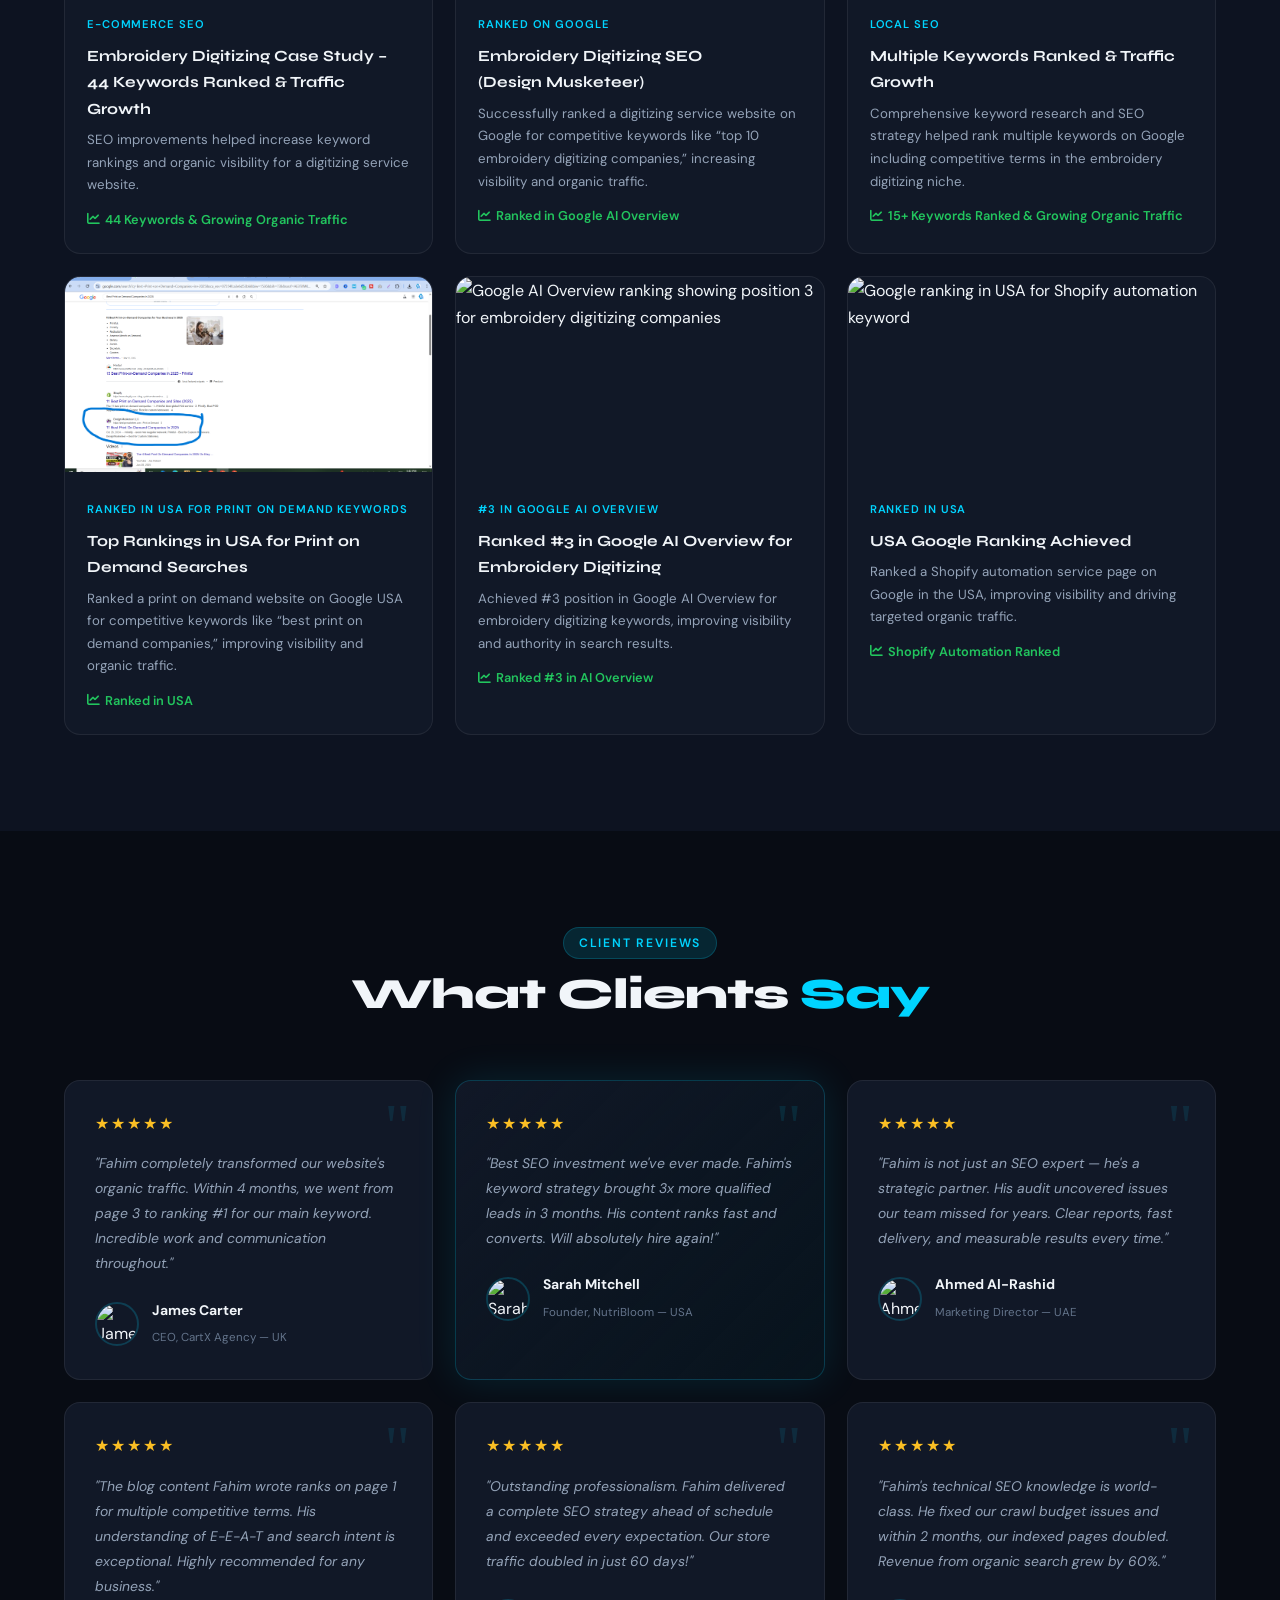
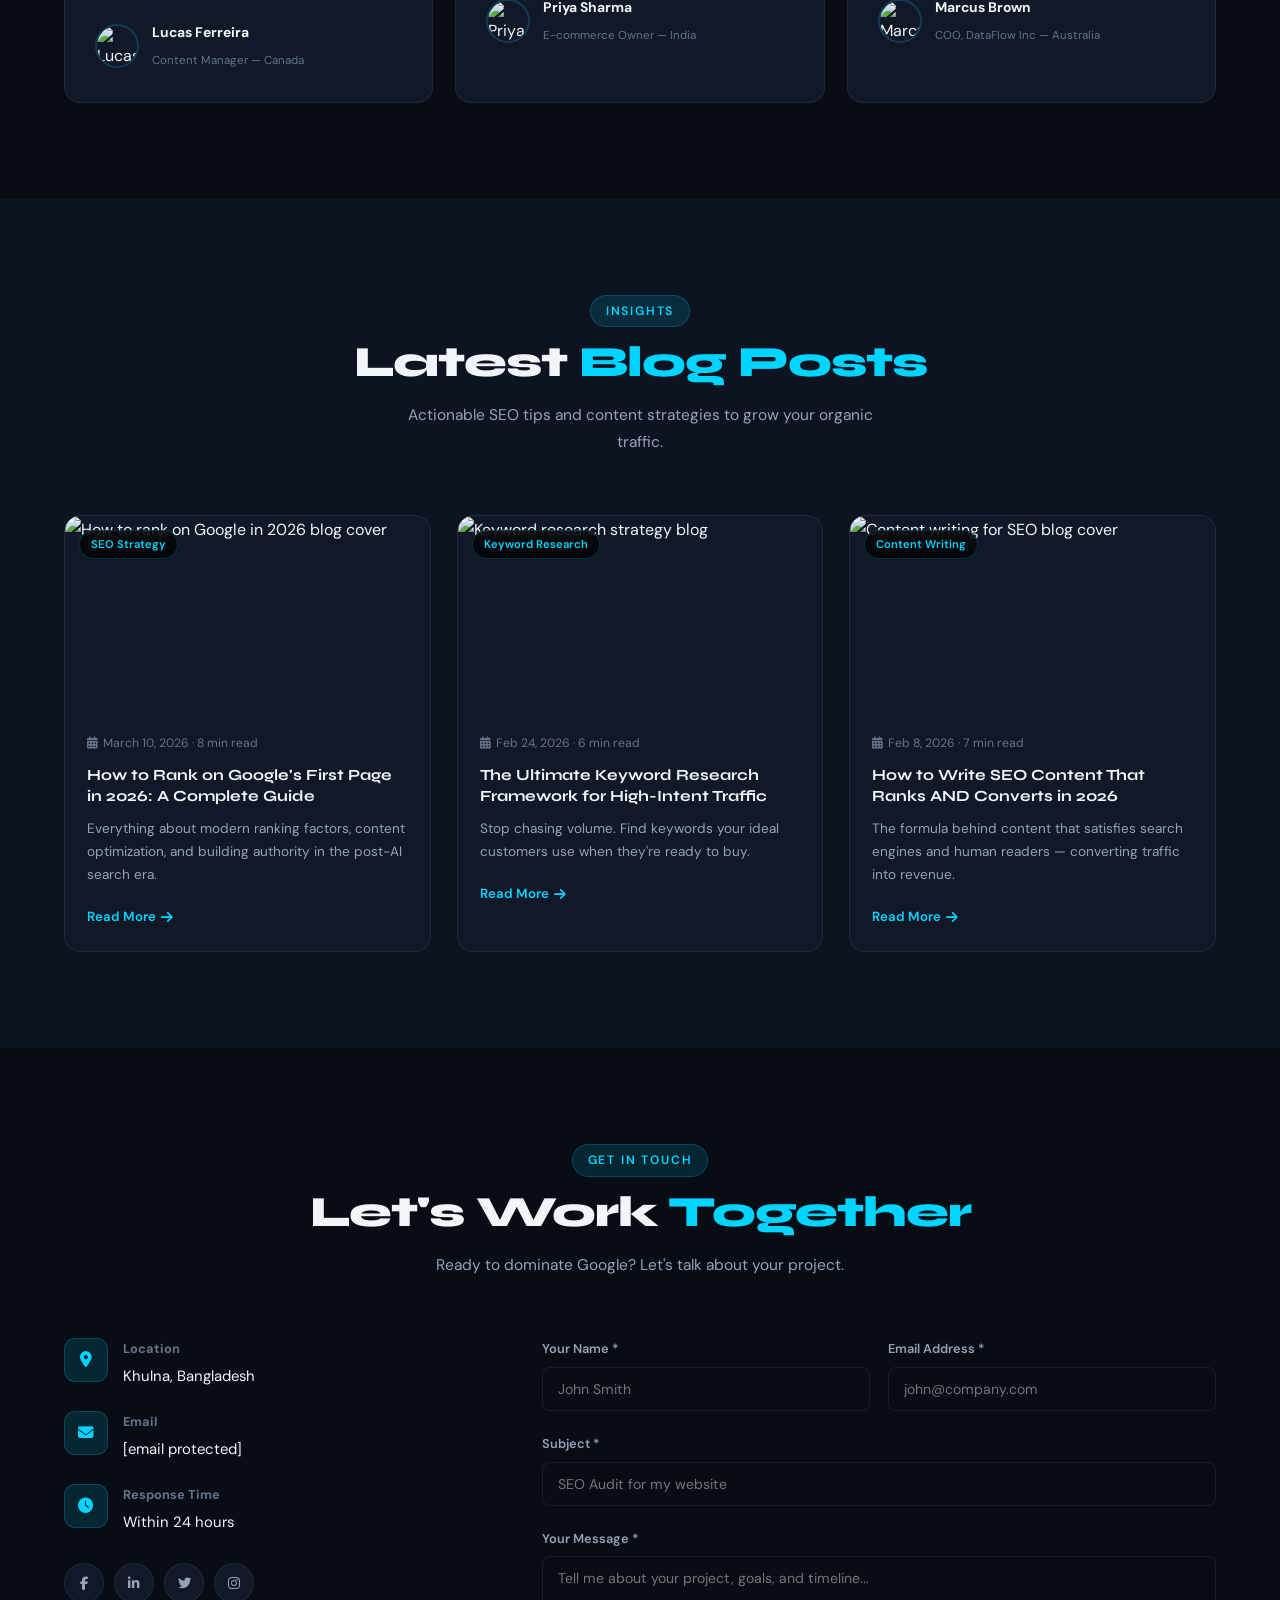
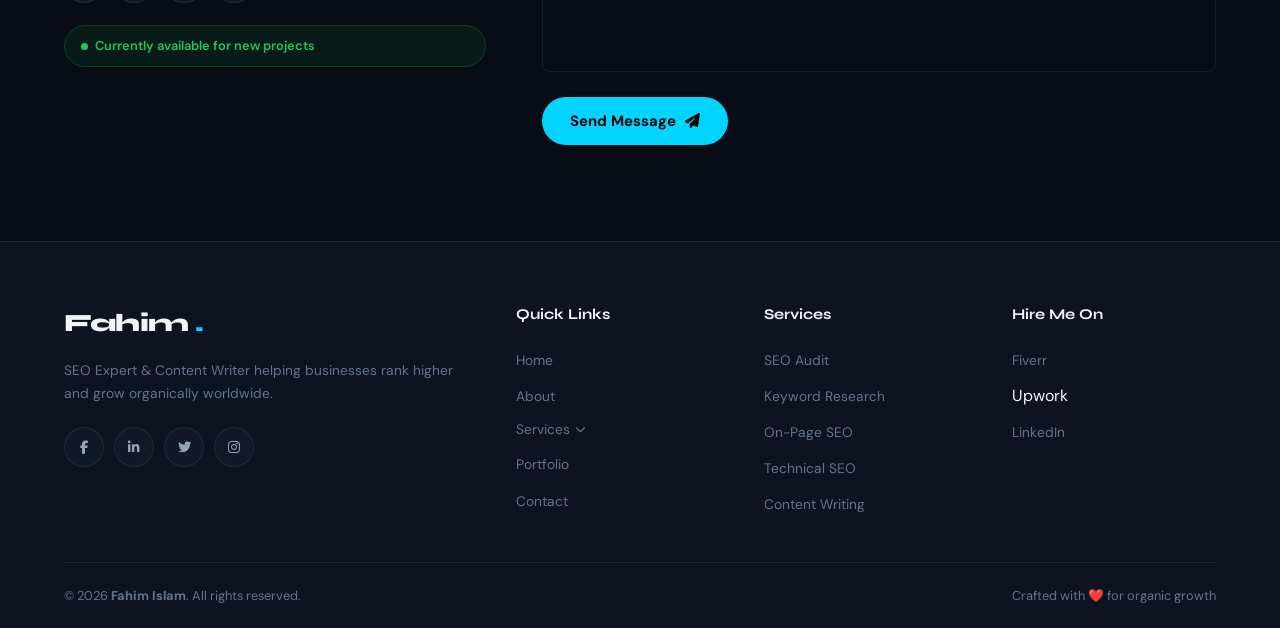
==== commit 9501de59: "Update index.html" ====
--- a/index.html
+++ b/index.html
@@ -630,17 +630,17 @@
       </div>
       <div class="pc" data-a data-d="1">
         <div class="pi" onclick="lbOpen(4)" style="cursor:zoom-in">
-          <img src="https://images.unsplash.com/photo-1499750310107-5fef28a66643?w=600&q=80" alt="Blog optimization content refresh"/>
+          <img src="rank-google.png" alt="Google AI Overview ranking showing position 3 for embroidery digitizing companies"/>
           <div class="po" style="pointer-events:none"><span class="plink"><i class="fas fa-search-plus"></i></span></div>
         </div>
-        <div class="pinfo"><span class="ptag">Blog Optimization</span><h3>Travel Blog — Content Refresh</h3><p>Refreshed 80+ outdated travel articles improving E-E-A-T and internal linking.</p><div class="pr"><i class="fas fa-chart-line"></i> 190% increase in impressions</div></div>
+        <div class="pinfo"><span class="ptag">#3 in Google AI Overview</span><h3>Ranked #3 in Google AI Overview for Embroidery Digitizing</h3><p>Achieved #3 position in Google AI Overview for embroidery digitizing keywords, improving visibility and authority in search results.</p><div class="pr"><i class="fas fa-chart-line"></i> Ranked #3 in AI Overview</div></div>
       </div>
       <div class="pc" data-a data-d="2">
         <div class="pi" onclick="lbOpen(5)" style="cursor:zoom-in">
-          <img src="https://images.unsplash.com/photo-1551288049-bebda4e38f71?w=600&q=80" alt="Technical SEO audit enterprise website"/>
+          <img src="shopify-automation.png" alt="Google ranking in USA for Shopify automation keyword"/>
           <div class="po" style="pointer-events:none"><span class="plink"><i class="fas fa-search-plus"></i></span></div>
         </div>
-        <div class="pinfo"><span class="ptag">Technical SEO</span><h3>Enterprise Site — Core Web Vitals Fix</h3><p>Resolved crawl errors, improved page speed, and added structured data for 10K pages.</p><div class="pr"><i class="fas fa-chart-line"></i> Performance score: 42 → 94</div></div>
+        <div class="pinfo"><span class="ptag">Ranked in USA</span><h3>USA Google Ranking Achieved</h3><p>Ranked a Shopify automation service page on Google in the USA, improving visibility and driving targeted organic traffic.</p><div class="pr"><i class="fas fa-chart-line"></i> Shopify Automation Ranked</div></div>
       </div>
     </div>
   </div>
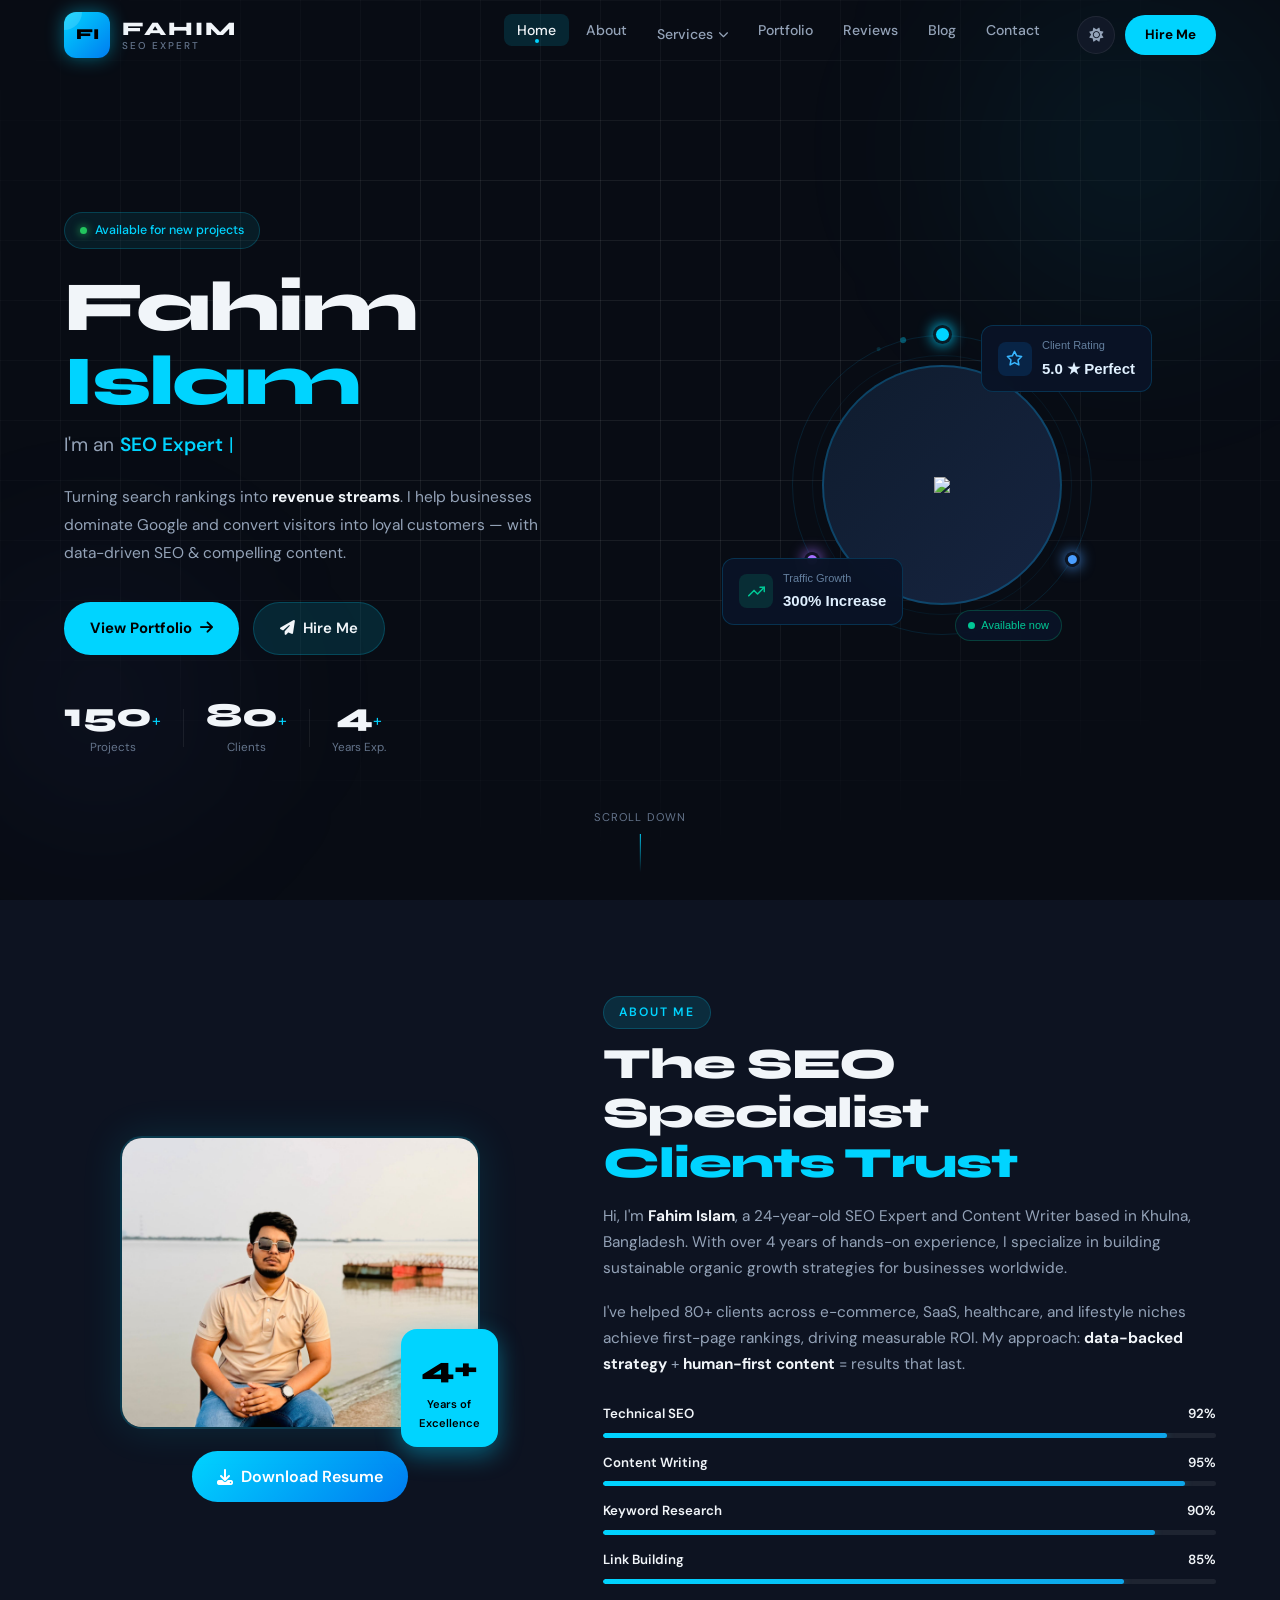
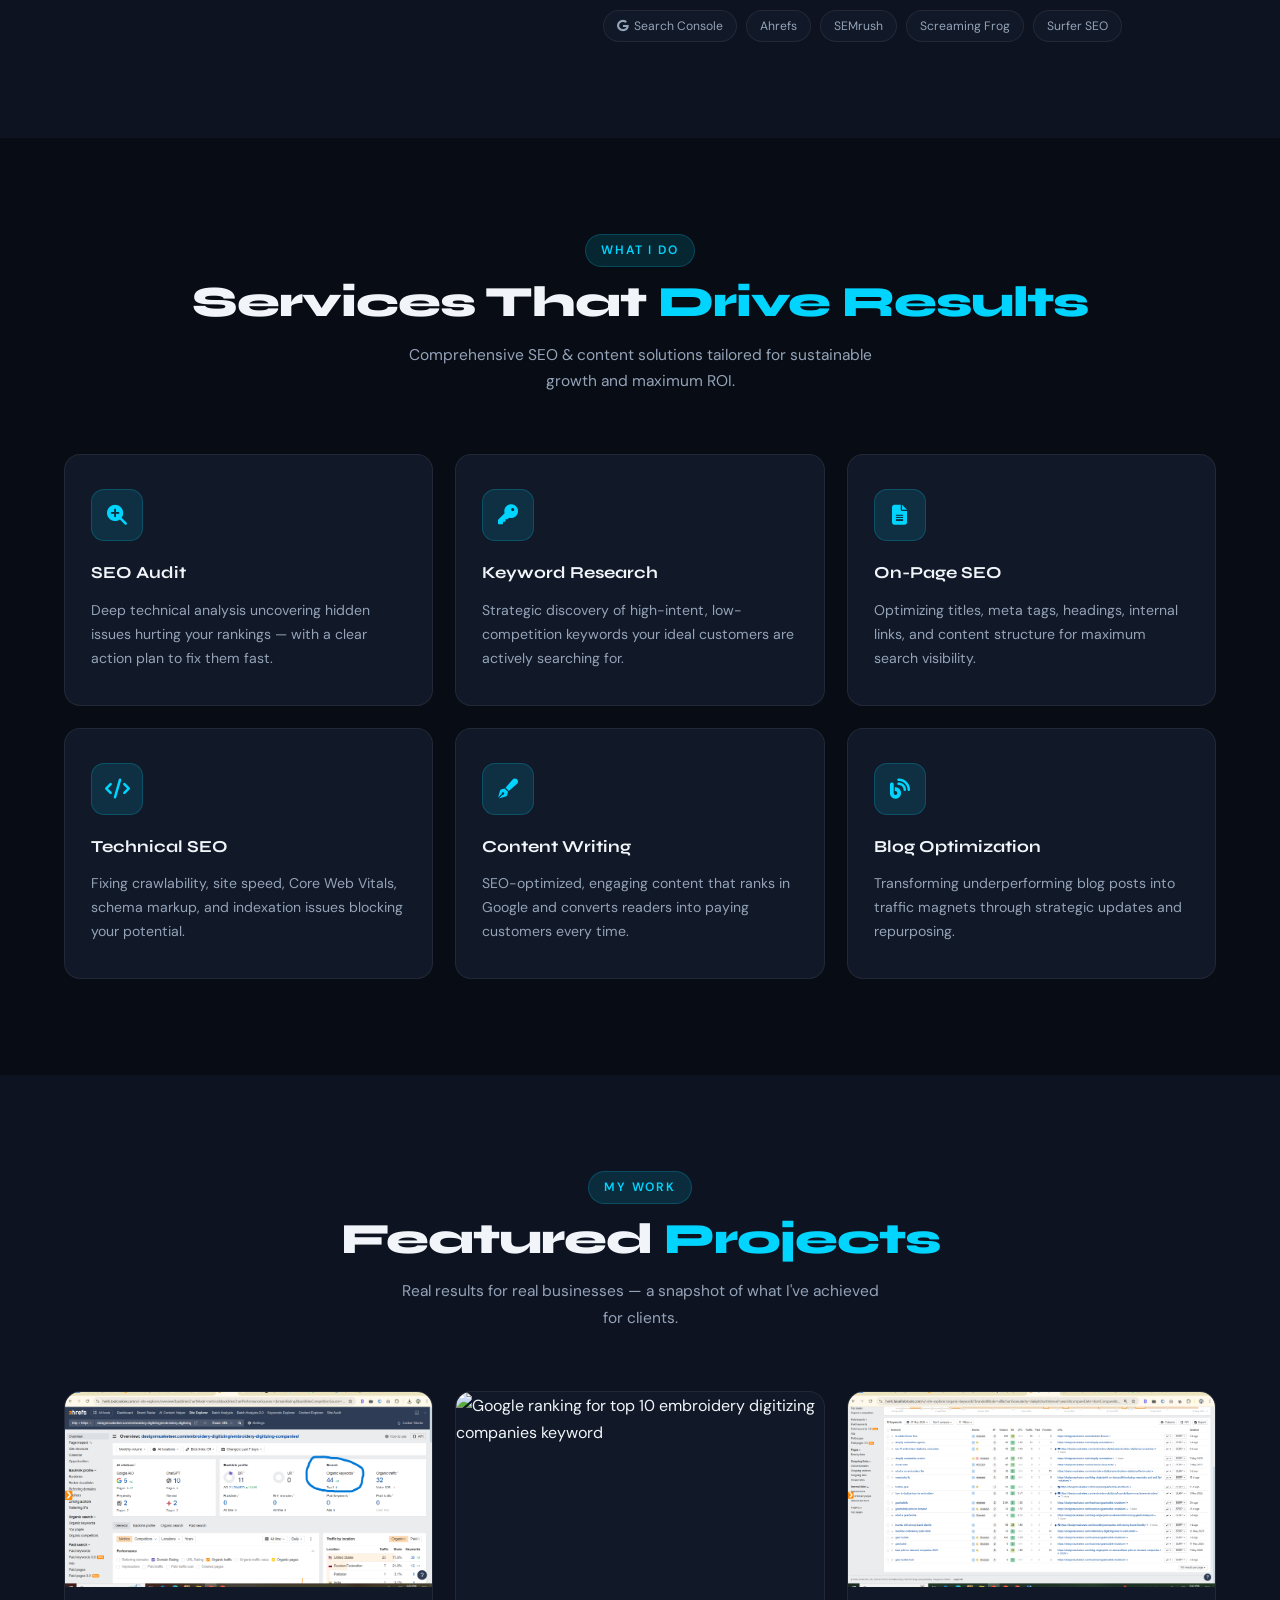
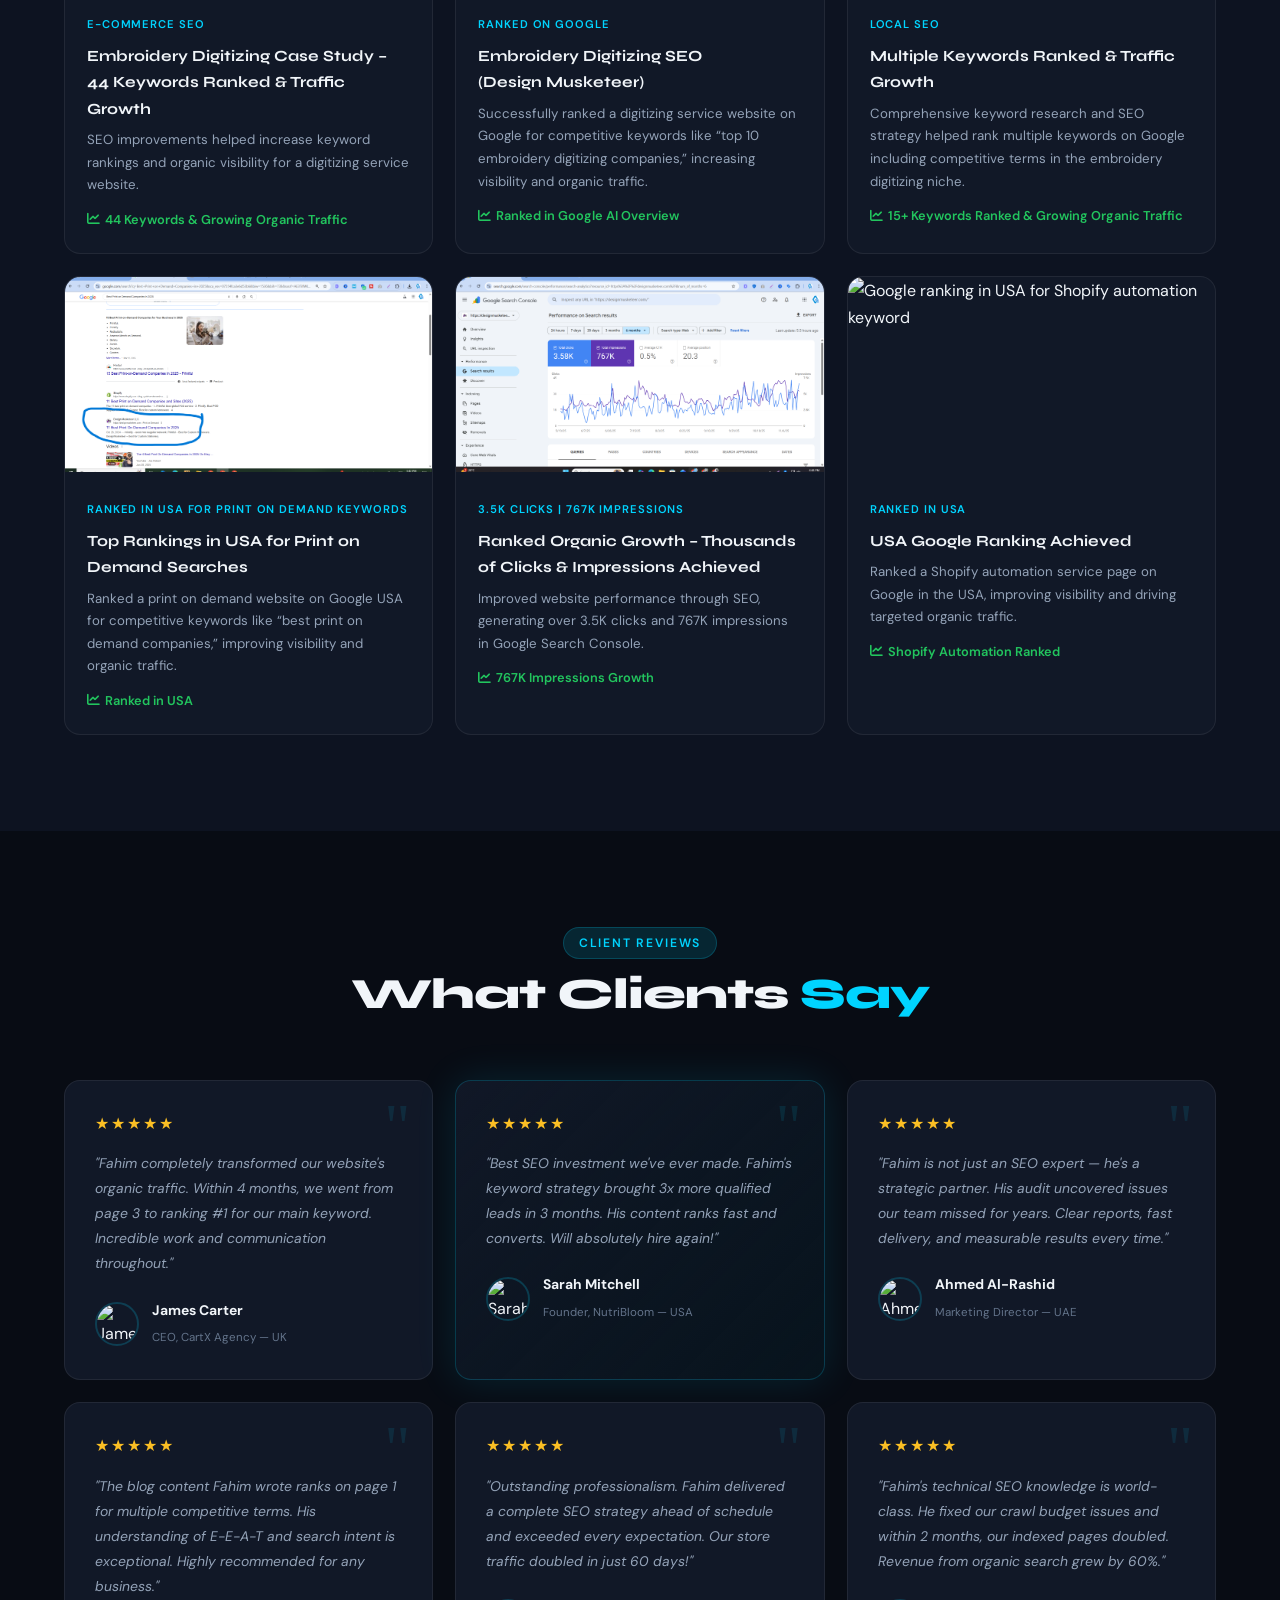
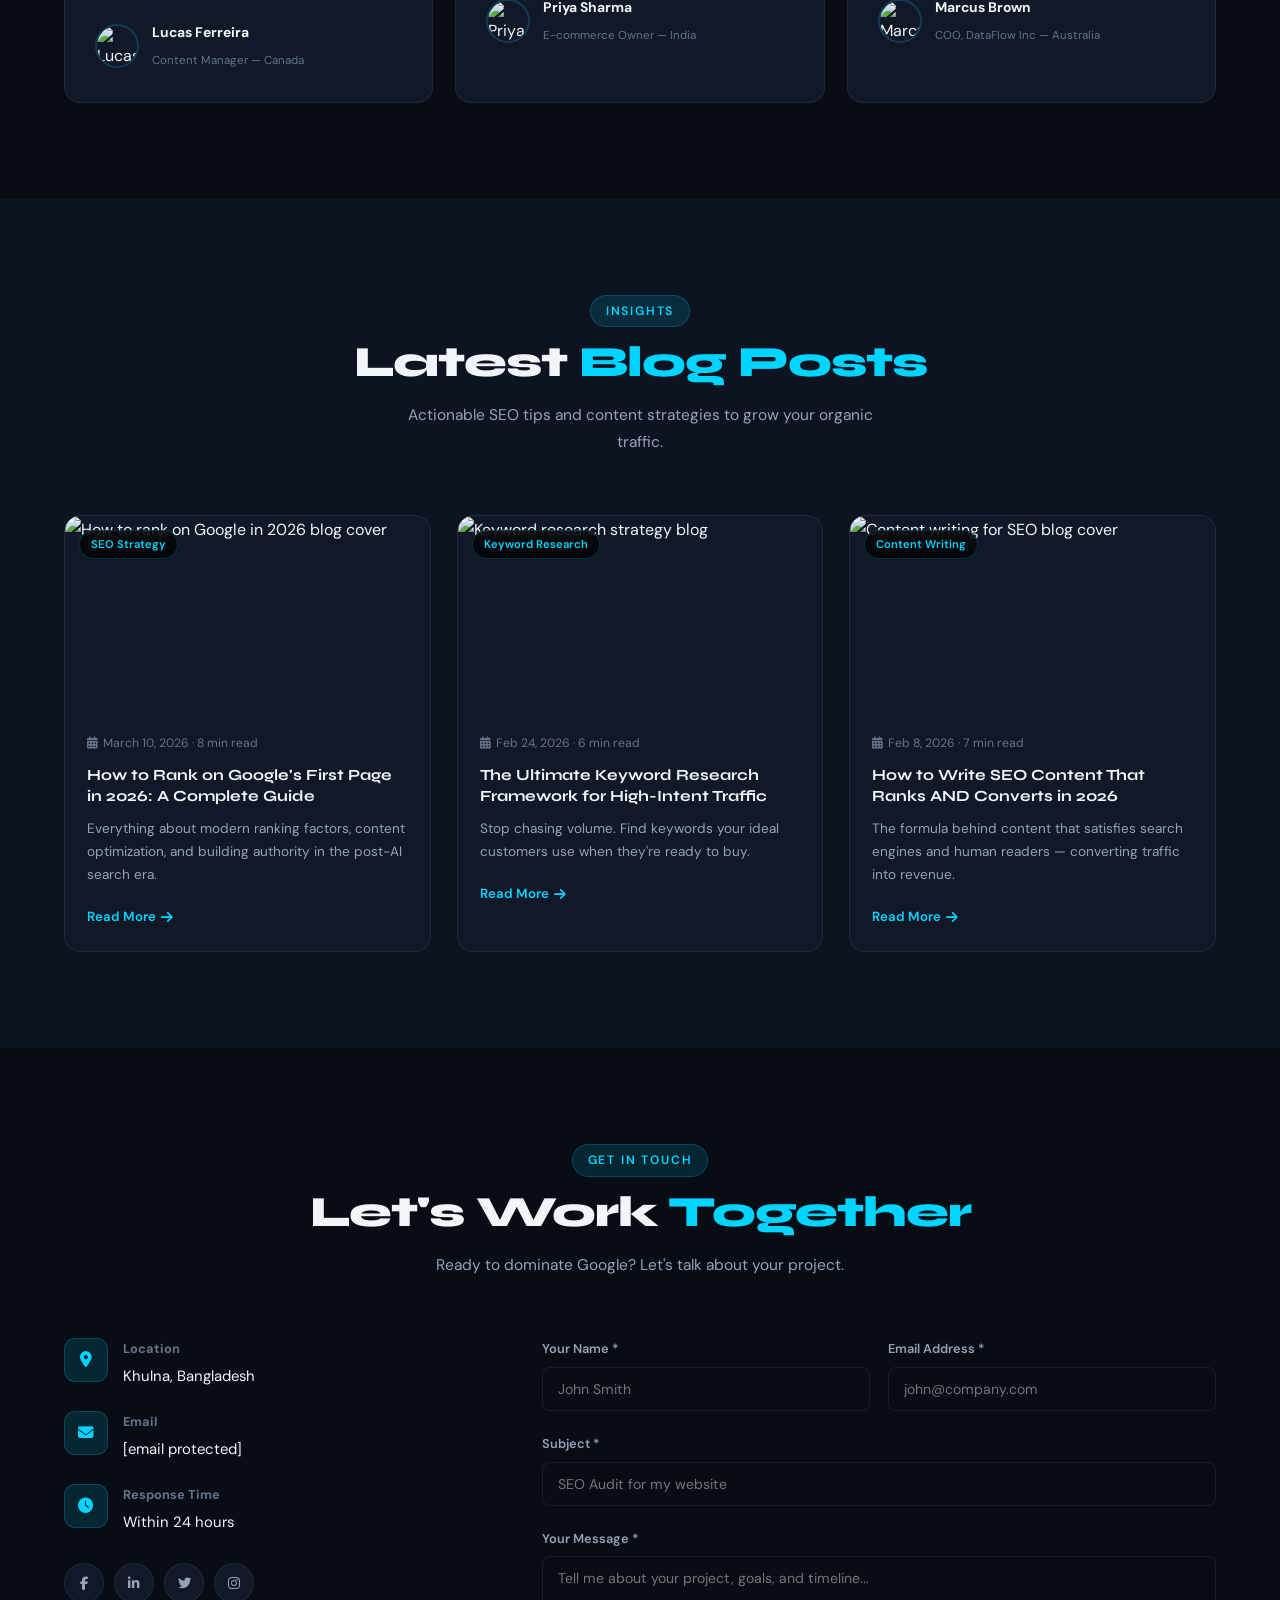
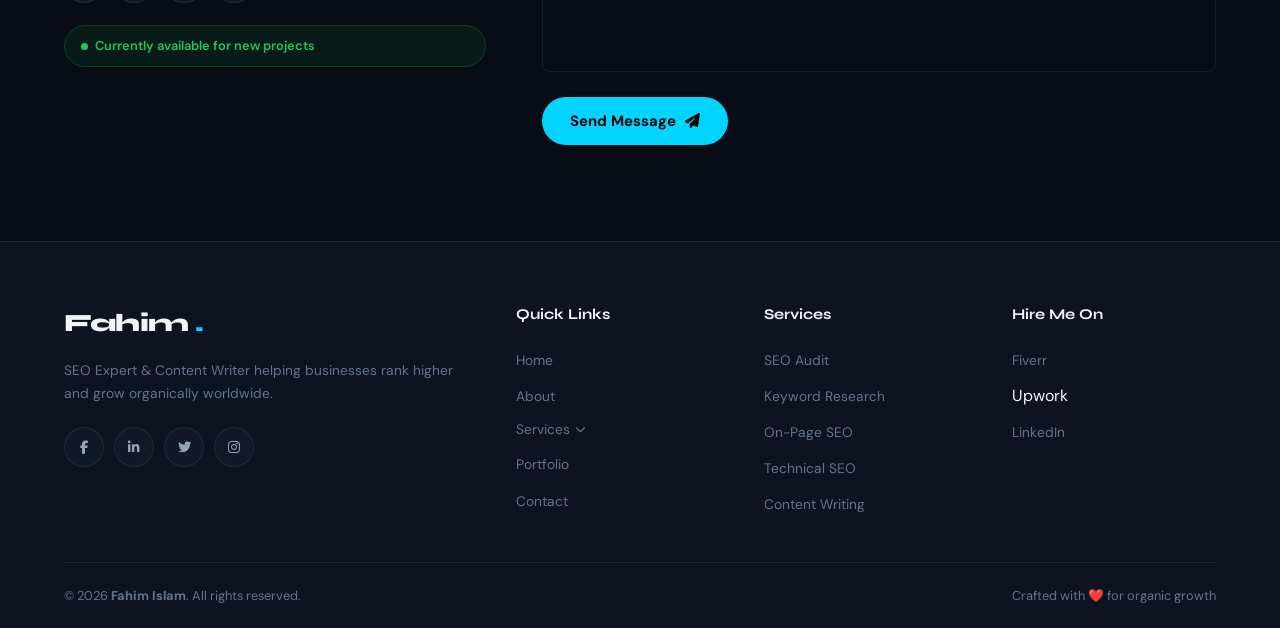
==== commit 197bfd77: "Update index.html" ====
--- a/index.html
+++ b/index.html
@@ -630,10 +630,10 @@
       </div>
       <div class="pc" data-a data-d="1">
         <div class="pi" onclick="lbOpen(4)" style="cursor:zoom-in">
-          <img src="rank-google.png" alt="Google AI Overview ranking showing position 3 for embroidery digitizing companies"/>
+          <img src="search-console.png" alt="Google Search Console performance showing 3.5K clicks and 767K impressions growth"/>
           <div class="po" style="pointer-events:none"><span class="plink"><i class="fas fa-search-plus"></i></span></div>
         </div>
-        <div class="pinfo"><span class="ptag">#3 in Google AI Overview</span><h3>Ranked #3 in Google AI Overview for Embroidery Digitizing</h3><p>Achieved #3 position in Google AI Overview for embroidery digitizing keywords, improving visibility and authority in search results.</p><div class="pr"><i class="fas fa-chart-line"></i> Ranked #3 in AI Overview</div></div>
+        <div class="pinfo"><span class="ptag">3.5K Clicks | 767K Impressions</span><h3>Ranked Organic Growth – Thousands of Clicks & Impressions Achieved</h3><p>Improved website performance through SEO, generating over 3.5K clicks and 767K impressions in Google Search Console.</p><div class="pr"><i class="fas fa-chart-line"></i> 767K Impressions Growth</div></div>
       </div>
       <div class="pc" data-a data-d="2">
         <div class="pi" onclick="lbOpen(5)" style="cursor:zoom-in">
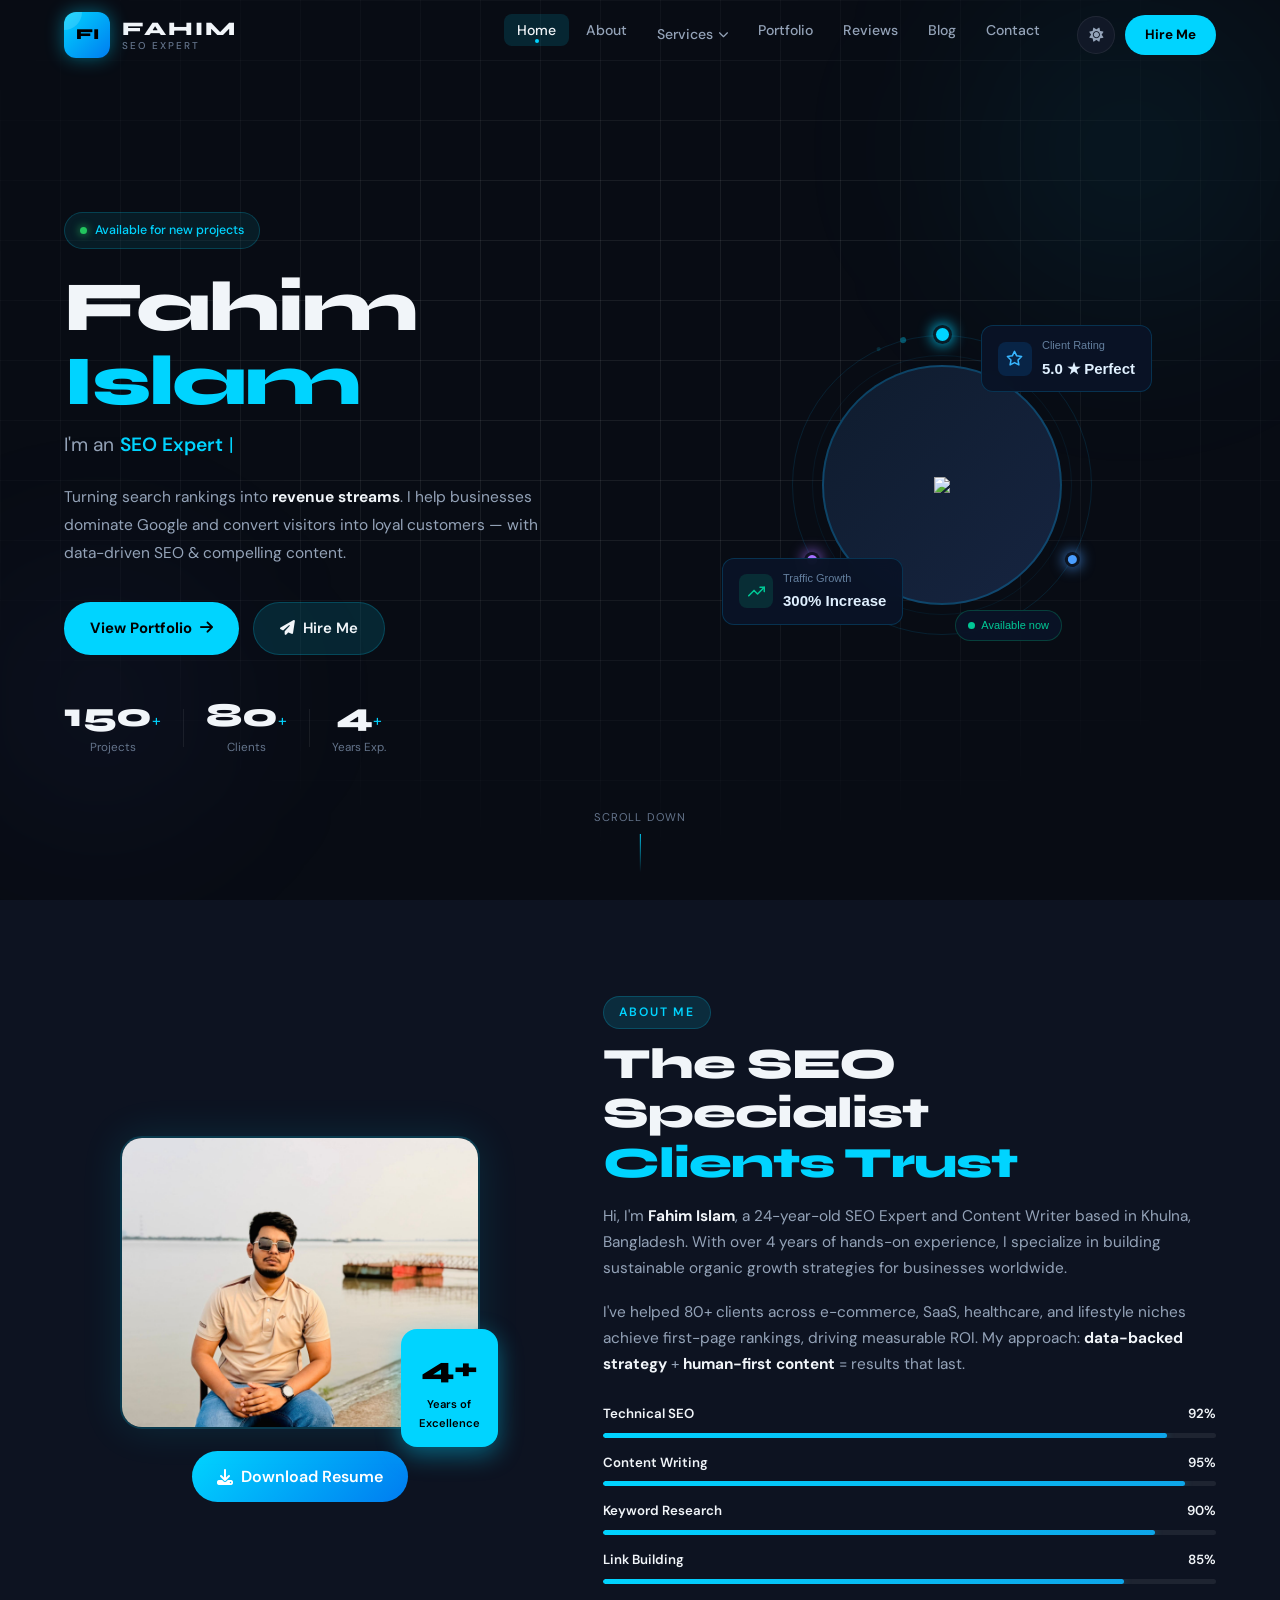
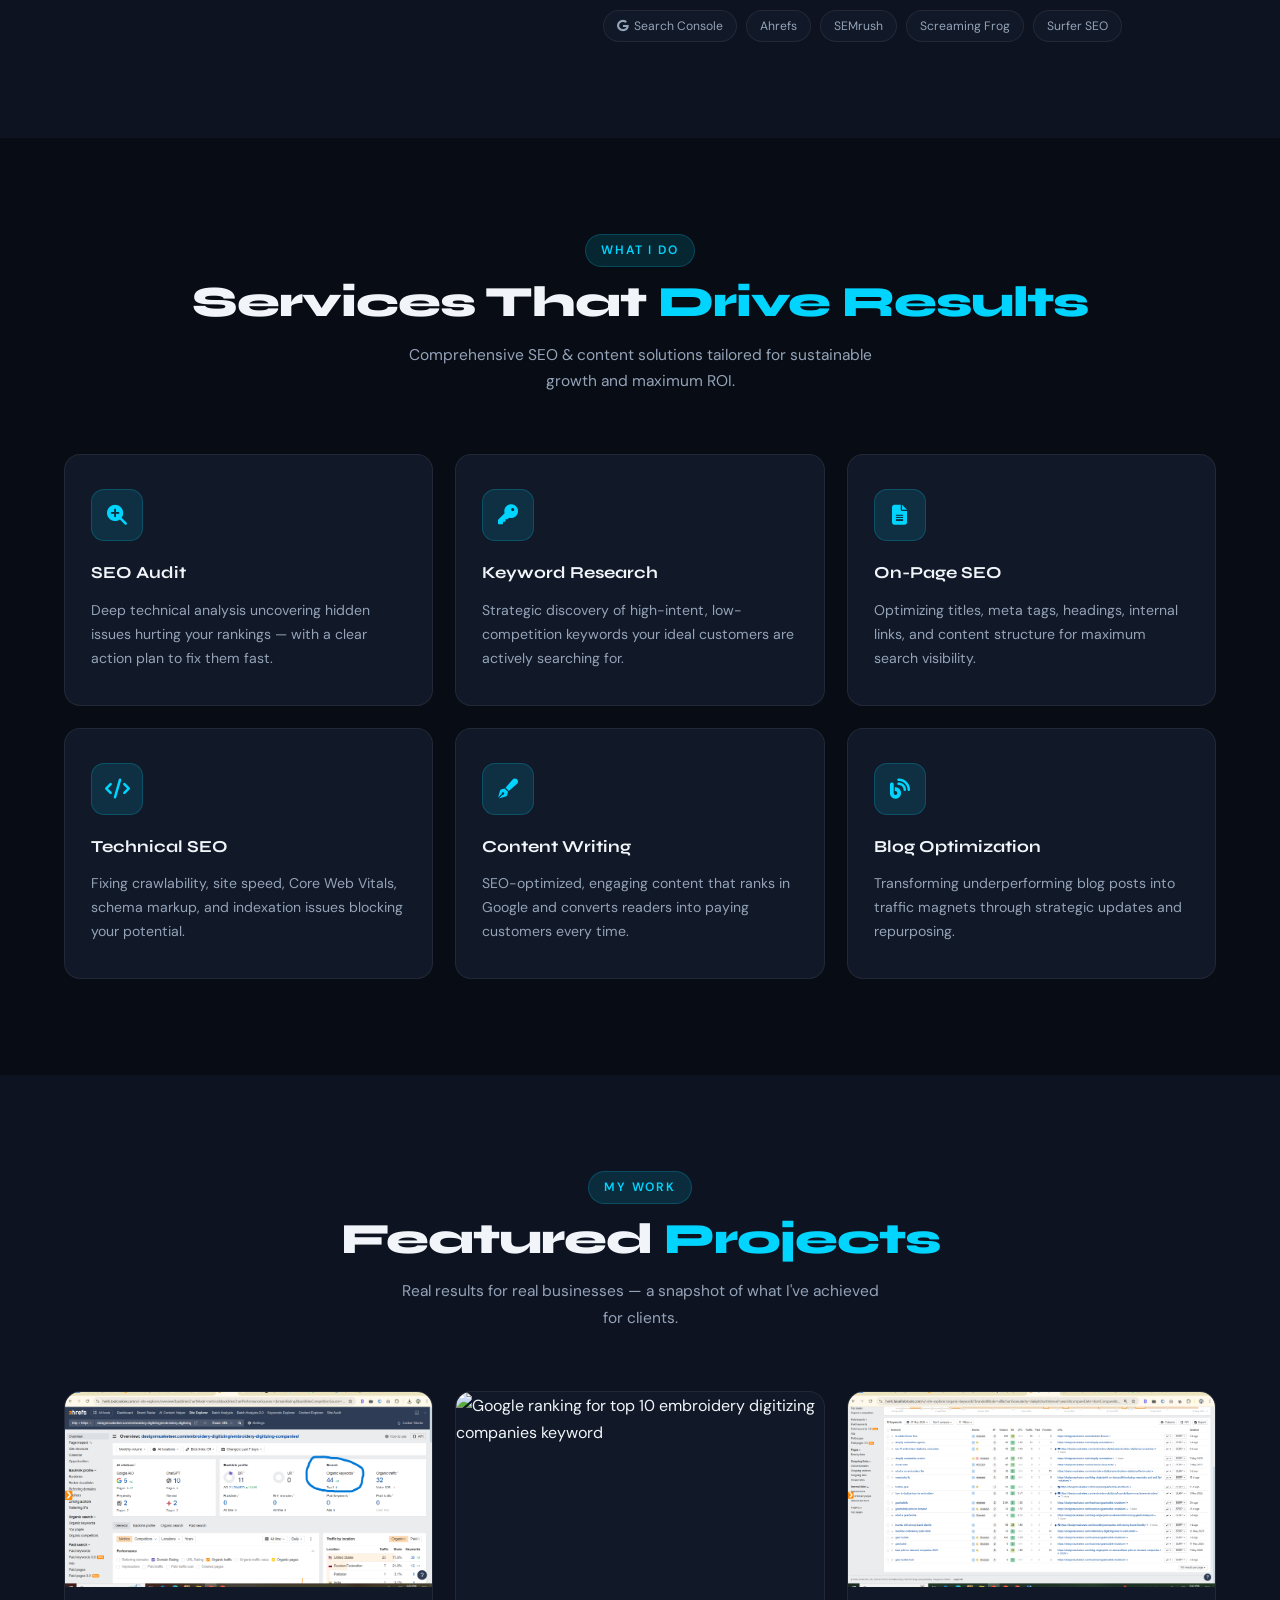
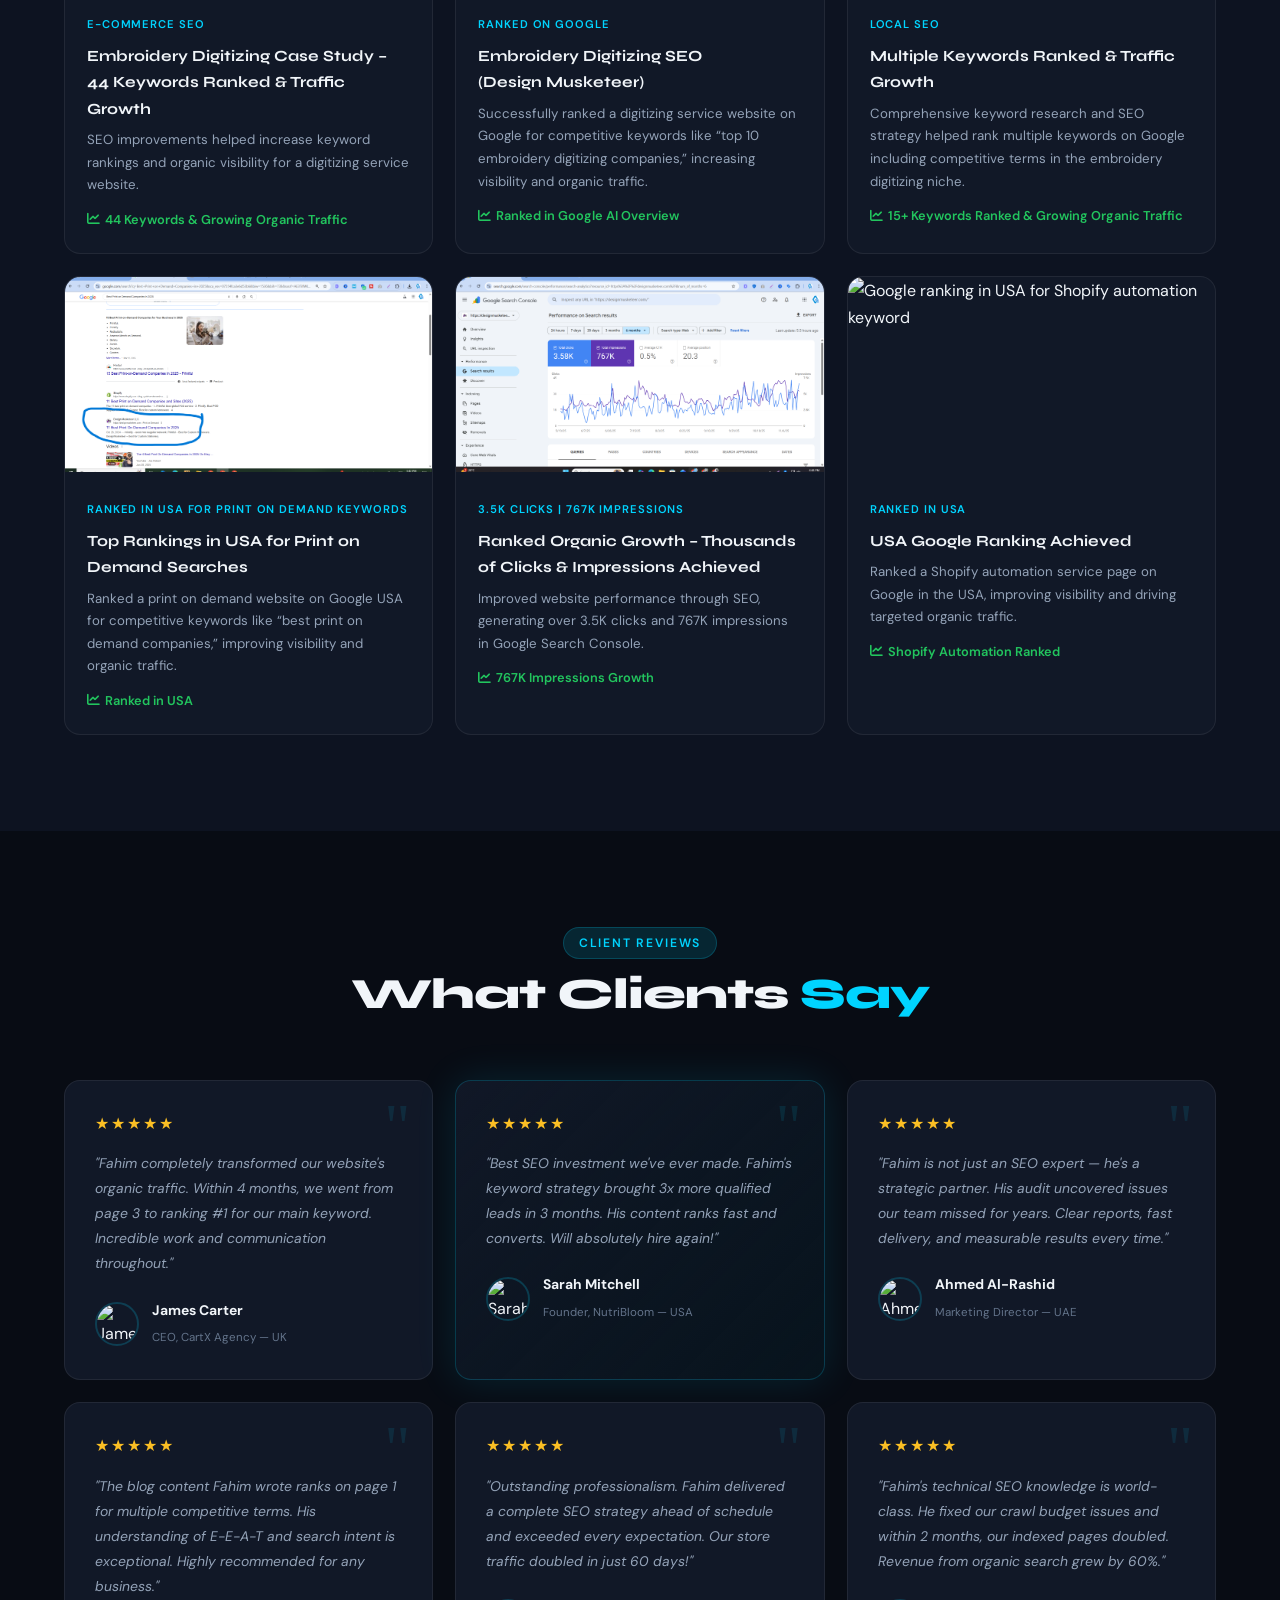
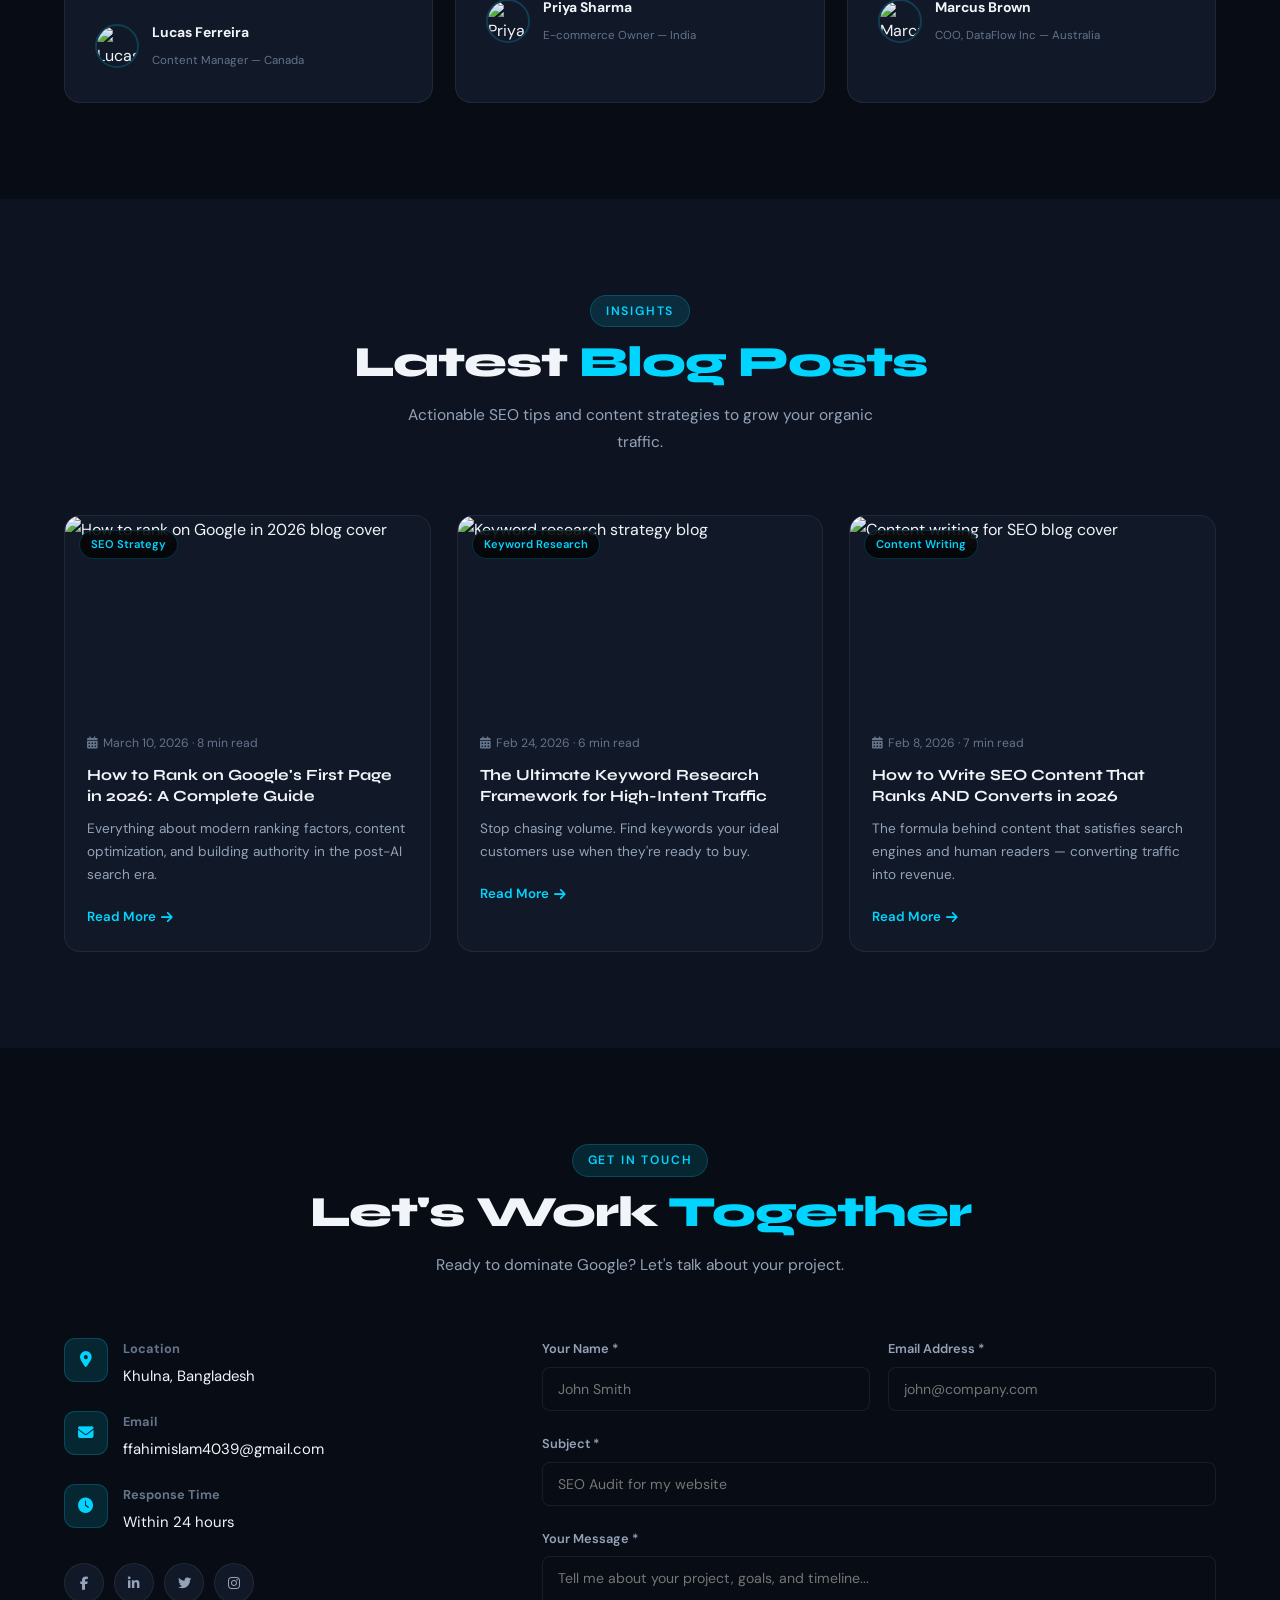
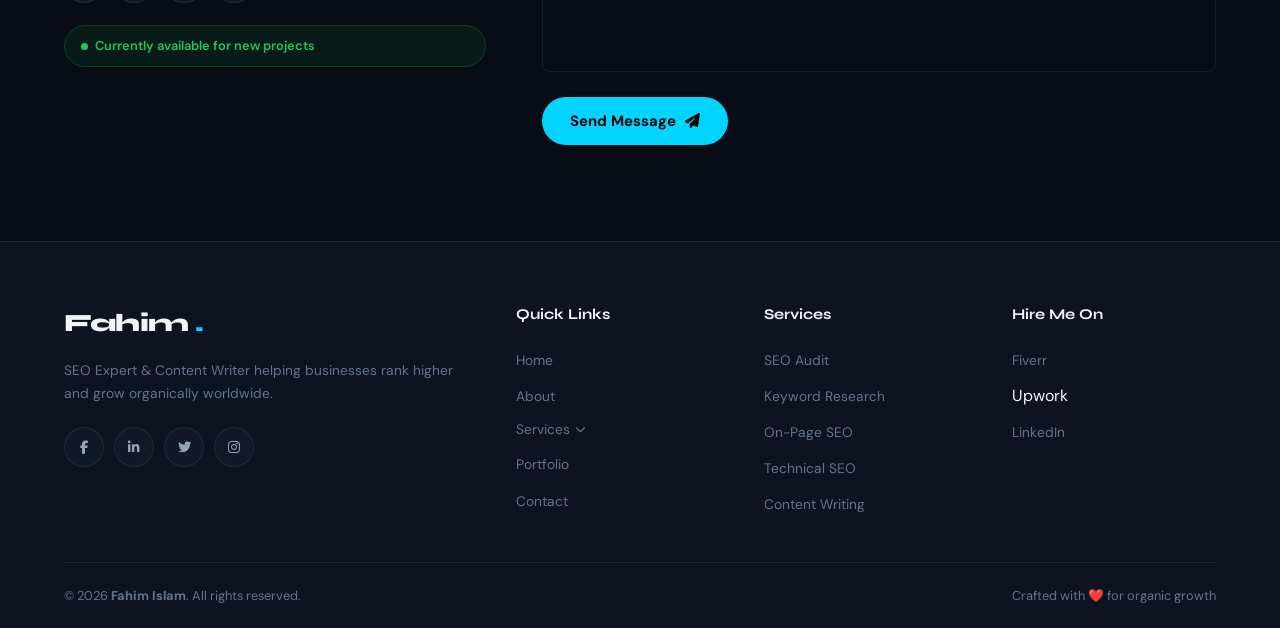
==== commit 325acef9: "Update index.html" ====
--- a/index.html
+++ b/index.html
@@ -712,7 +712,7 @@
     <div class="cg">
       <div class="ci" data-a>
         <div class="cii"><div class="cion"><i class="fas fa-map-marker-alt"></i></div><div><strong>Location</strong><span>Khulna, Bangladesh</span></div></div>
-        <div class="cii"><div class="cion"><i class="fas fa-envelope"></i></div><div><strong>Email</strong><span><a href="/cdn-cgi/l/email-protection" class="__cf_email__" data-cfemail="e98f8f88818084809a858884ddd9dad0a98e84888085c78a8684">[email&#160;protected]</a></span></div></div>
+        <div class="cii"><div class="cion"><i class="fas fa-envelope"></i></div><div><strong>Email</strong><span><a href="/cdn-cgi/l/email-protection" class="__cf_email__" data-cfemail="e98f8f88818084809a858884ddd9dad0a98e84888085c78a8684">ffahimislam4039@gmail.com</a></span></div></div>
         <div class="cii"><div class="cion"><i class="fas fa-clock"></i></div><div><strong>Response Time</strong><span>Within 24 hours</span></div></div>
         <div class="sl2">
          <a href="https://www.facebook.com/fahim.islam4.07/" target="_blank" rel="noopener noreferrer" class="sli">
